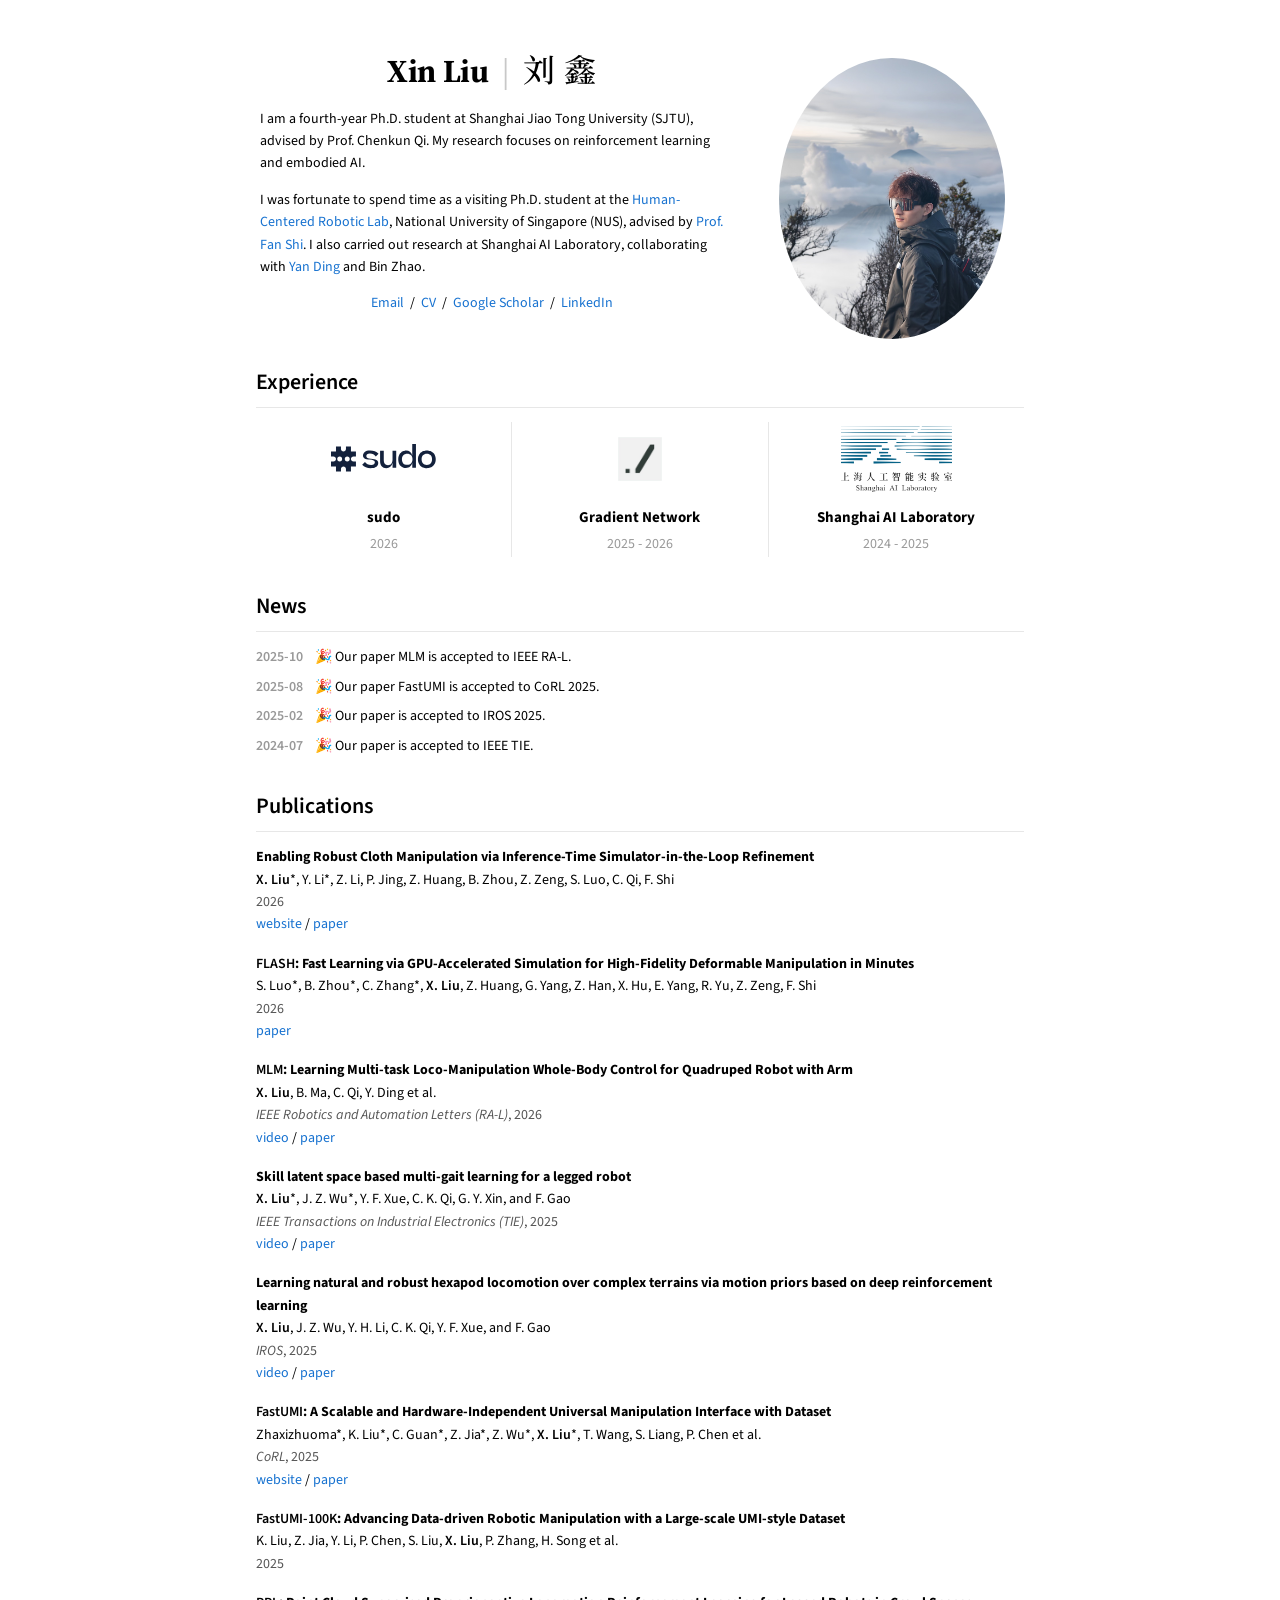
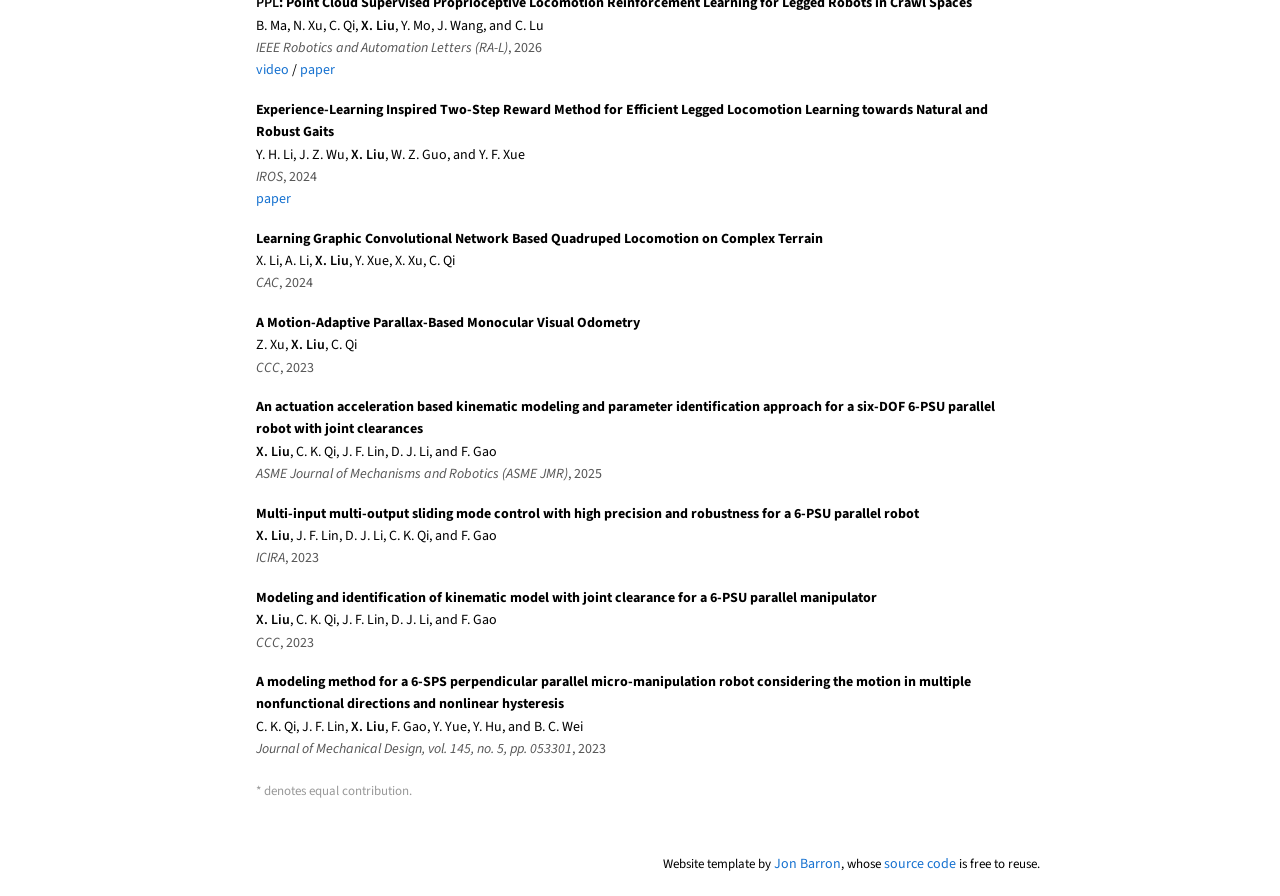
==== index.html @ a5232c60 "Fill Publications from the CV: 15 papers with links Extracted from data/Xin Liu-CV.pdf, in CV order," ====
<!DOCTYPE HTML>
<html lang="en">
  <head>
    <meta http-equiv="Content-Type" content="text/html; charset=UTF-8">

    <title>Alex Liu</title>

    <meta name="author" content="Alex Liu">
    <meta name="description" content="Ph.D. student at Shanghai Jiao Tong University working on reinforcement learning and embodied AI.">
    <meta name="viewport" content="width=device-width, initial-scale=1">

    <!-- Social preview cards (shown when the page is shared on X / LinkedIn / Slack).
         These need ABSOLUTE urls, so they must be updated if the site ever moves. -->
    <meta property="og:type" content="website">
    <meta property="og:url" content="https://alexliu-bit.github.io/">
    <meta property="og:title" content="Alex Liu">
    <meta property="og:description" content="Ph.D. student at Shanghai Jiao Tong University working on reinforcement learning and embodied AI.">
    <meta property="og:image" content="https://alexliu-bit.github.io/images/profile.jpg">
    <meta name="twitter:card" content="summary">
    <meta name="twitter:title" content="Alex Liu">
    <meta name="twitter:description" content="Ph.D. student at Shanghai Jiao Tong University working on reinforcement learning and embodied AI.">
    <meta name="twitter:image" content="https://alexliu-bit.github.io/images/profile.jpg">

    <!-- Favicon: an X monogram. The SVG is listed first and wins wherever it is
         supported; the PNGs and the multi-size .ico are the fallback chain for
         everything older. All are generated from images/favicon/favicon.svg. -->
    <link rel="icon" type="image/svg+xml" href="images/favicon/favicon.svg">
    <link rel="icon" type="image/png" sizes="32x32" href="images/favicon/favicon-32x32.png">
    <link rel="icon" type="image/png" sizes="16x16" href="images/favicon/favicon-16x16.png">
    <link rel="shortcut icon" href="images/favicon/favicon.ico" type="image/x-icon">
    <link rel="apple-touch-icon" sizes="180x180" href="images/favicon/apple-touch-icon.png">

    <!-- Fonts are served from this repo, not fonts.googleapis.com, which is
         unreachable from mainland China. See fonts/fonts.css. -->
    <link rel="preload" href="fonts/source-sans-3-latin-n.woff2" as="font" type="font/woff2" crossorigin>
    <link rel="stylesheet" type="text/css" href="fonts/fonts.css">

    <link rel="stylesheet" type="text/css" href="stylesheet.css">

  </head>

  <body>
    <table style="width:100%;max-width:800px;border:0px;border-spacing:0px;border-collapse:separate;margin-right:auto;margin-left:auto;"><tbody>
      <tr style="padding:0px">
        <td style="padding:0px">

          <!-- ============================================================
               HEADER: name, bio, links, portrait
               ============================================================ -->
          <table style="width:100%;border:0px;border-spacing:0px;border-collapse:separate;margin-right:auto;margin-left:auto;"><tbody>
            <tr style="padding:0px">
              <td style="padding:2.5%;width:63%;vertical-align:middle">
                <p class="name" style="text-align: center;">
                  <span class="name-en">Xin Liu</span><span
                    class="name-divider">|</span><span class="name-cn">刘 鑫</span>
                </p>
                <p>
                  I am a fourth-year Ph.D. student at Shanghai Jiao Tong University (SJTU), advised by Prof. Chenkun Qi.
                  My research focuses on reinforcement learning and embodied AI.
                </p>
                <p>
                  I was fortunate to spend time as a visiting Ph.D. student at the
                  <a href="https://nus-hcrl.github.io/">Human-Centered Robotic Lab</a>,
                  National University of Singapore (NUS), advised by
                  <a href="https://fanshi14.github.io/me/">Prof. Fan Shi</a>.
                  I also carried out research at Shanghai AI Laboratory, collaborating with
                  <a href="https://yding25.com/">Yan Ding</a> and Bin Zhao.
                </p>
                <p style="text-align:center">
                  <a href="mailto:xliu23t@gmail.com">Email</a> &nbsp;/&nbsp;
                  <a href="data/Xin Liu-CV.pdf">CV</a> &nbsp;/&nbsp;
                  <a href="https://scholar.google.com/citations?user=Kl_X8GoAAAAJ">Google Scholar</a> &nbsp;/&nbsp;
                  <a href="https://www.linkedin.com/in/xin-liu-9533243a7/">LinkedIn</a>
                </p>
              </td>
              <td style="padding:2.5%;width:37%;max-width:37%">
                <!-- src is the 800px web copy; the link opens the untouched original.
                     No width/height attributes: in an auto-layout table they set the
                     column's min-content width to the image's pixel width and blow the
                     layout apart. .portrait's aspect-ratio reserves the space instead. -->
                <a href="images/profile-full.jpg"><img class="portrait" alt="profile photo" src="images/profile.jpg"></a>
              </td>
            </tr>
          </tbody></table>

          <!-- ============================================================
               EXPERIENCE
               One .exp block per position, newest first. The columns divide
               the row evenly however many there are, so adding a fourth needs
               no CSS change, though past four they get cramped on a laptop.

               Logos live in images/logos/. Use transparent PNG or SVG and let
               .exp-logo's height do the sizing rather than baking a size into
               the file; an entry whose mark needs more room can override with
               style="--exp-logo-h: 66px" on its <img>.

               Give an SVG a .svg extension. Browsers sniff PNG/WebP/JPEG out
               of a wrong extension, but never SVG -- served as image/png it
               fails to decode and renders as a broken image.
               ============================================================ -->
          <table style="width:100%;border:0px;border-spacing:0px;border-collapse:separate;margin-right:auto;margin-left:auto;"><tbody>
            <tr>
              <td style="padding:16px;width:100%;vertical-align:middle">
                <h2 class="section-title">Experience</h2>
                <div class="experience">

                  <div class="exp">
                    <div class="exp-logo-row">
                      <!-- Wide, short wordmark: at the shared 44px it runs 154px across and
                           dwarfs the square marks beside it. Sized down to match by width. -->
                      <img class="exp-logo" style="--exp-logo-h: 30px" src="images/logos/sudo.svg" alt="sudo logo">
                    </div>
                    <div class="exp-org">sudo</div>
                    <div class="exp-date">2026</div>
                  </div>

                  <div class="exp">
                    <div class="exp-logo-row">
                      <img class="exp-logo" src="images/logos/gradient.png" alt="Gradient Network logo">
                    </div>
                    <div class="exp-org">Gradient Network</div>
                    <div class="exp-date">2025 - 2026</div>
                  </div>

                  <div class="exp">
                    <!-- This mark carries two lines of type under the graphic, so it needs
                         more height than a plain wordmark to stay legible. -->
                    <div class="exp-logo-row">
                      <img class="exp-logo" style="--exp-logo-h: 66px" src="images/logos/shanghai-ai-lab.png" alt="Shanghai AI Laboratory logo">
                    </div>
                    <div class="exp-org">Shanghai AI Laboratory</div>
                    <div class="exp-date">2024 - 2025</div>
                  </div>

                </div>
              </td>
            </tr>
          </tbody></table>

          <!-- ============================================================
               NEWS
               Newest first. Keep this list short (5-8 items) and prune the
               tail as it grows -- a stale news list reads worse than none.
               ============================================================ -->
          <table style="width:100%;border:0px;border-spacing:0px;border-collapse:separate;margin-right:auto;margin-left:auto;"><tbody>
            <tr>
              <td style="padding:16px;width:100%;vertical-align:middle">
                <h2 class="section-title">News</h2>
                <ul class="news">
                  <li><span class="news-date">2025-10</span> &#127881; Our paper MLM is accepted to IEEE RA-L.</li>
                  <li><span class="news-date">2025-08</span> &#127881; Our paper FastUMI is accepted to CoRL 2025.</li>
                  <li><span class="news-date">2025-02</span> &#127881; Our paper is accepted to IROS 2025.</li>
                  <li><span class="news-date">2024-07</span> &#127881; Our paper is accepted to IEEE TIE.</li>
                </ul>
              </td>
            </tr>
          </tbody></table>

          <!-- ============================================================
               PUBLICATIONS
               One .pub block per paper, in the order they appear on the CV.
               `*` after an author marks equal contribution.

               The thumbnail row templates the site started with were dropped
               here -- there are no per-paper images, and 15 grey placeholders
               read worse than a clean list. `git show 3f99e92:index.html`
               brings them back if a paper ever gets a figure worth showing.
               ============================================================ -->
          <table style="width:100%;border:0px;border-spacing:0px;border-collapse:separate;margin-right:auto;margin-left:auto;"><tbody>
            <tr>
              <td style="padding:16px;width:100%;vertical-align:middle">
                <h2 class="section-title">Publications</h2>
                <div class="pubs">
                  <div class="pub">
                    <div class="pub-title">Enabling Robust Cloth Manipulation via Inference-Time Simulator-in-the-Loop Refinement</div>
                    <div class="pub-authors"><strong>X. Liu</strong>*, Y. Li*, Z. Li, P. Jing, Z. Huang, B. Zhou, Z. Zeng, S. Luo, C. Qi, F. Shi</div>
                    <div class="pub-venue">2026</div>
                    <div class="pub-links"><a href="https://silr-cloth.github.io/">website</a> / <a href="https://arxiv.org/abs/2606.24552">paper</a></div>
                  </div>
                  <div class="pub">
                    <div class="pub-title"><strong>FLASH</strong>: Fast Learning via GPU-Accelerated Simulation for High-Fidelity Deformable Manipulation in Minutes</div>
                    <div class="pub-authors">S. Luo*, B. Zhou*, C. Zhang*, <strong>X. Liu</strong>, Z. Huang, G. Yang, Z. Han, X. Hu, E. Yang, R. Yu, Z. Zeng, F. Shi</div>
                    <div class="pub-venue">2026</div>
                    <div class="pub-links"><a href="https://arxiv.org/abs/2604.17513">paper</a></div>
                  </div>
                  <div class="pub">
                    <div class="pub-title"><strong>MLM</strong>: Learning Multi-task Loco-Manipulation Whole-Body Control for Quadruped Robot with Arm</div>
                    <div class="pub-authors"><strong>X. Liu</strong>, B. Ma, C. Qi, Y. Ding et al.</div>
                    <div class="pub-venue"><em>IEEE Robotics and Automation Letters (RA-L)</em>, 2026</div>
                    <div class="pub-links"><a href="https://www.bilibili.com/video/BV1AVbJz7EMN/">video</a> / <a href="https://arxiv.org/abs/2508.10538">paper</a></div>
                  </div>
                  <div class="pub">
                    <div class="pub-title">Skill latent space based multi-gait learning for a legged robot</div>
                    <div class="pub-authors"><strong>X. Liu</strong>*, J. Z. Wu*, Y. F. Xue, C. K. Qi, G. Y. Xin, and F. Gao</div>
                    <div class="pub-venue"><em>IEEE Transactions on Industrial Electronics (TIE)</em>, 2025</div>
                    <div class="pub-links"><a href="https://www.youtube.com/watch?v=nCwMzwC316M">video</a> / <a href="https://ieeexplore.ieee.org/document/10612828">paper</a></div>
                  </div>
                  <div class="pub">
                    <div class="pub-title">Learning natural and robust hexapod locomotion over complex terrains via motion priors based on deep reinforcement learning</div>
                    <div class="pub-authors"><strong>X. Liu</strong>, J. Z. Wu, Y. H. Li, C. K. Qi, Y. F. Xue, and F. Gao</div>
                    <div class="pub-venue"><em>IROS</em>, 2025</div>
                    <div class="pub-links"><a href="https://www.youtube.com/watch?v=ZpLelZVmxHQ">video</a> / <a href="https://arxiv.org/abs/2511.03167">paper</a></div>
                  </div>
                  <div class="pub">
                    <div class="pub-title"><strong>FastUMI</strong>: A Scalable and Hardware-Independent Universal Manipulation Interface with Dataset</div>
                    <div class="pub-authors">Zhaxizhuoma*, K. Liu*, C. Guan*, Z. Jia*, Z. Wu*, <strong>X. Liu</strong>*, T. Wang, S. Liang, P. Chen et al.</div>
                    <div class="pub-venue"><em>CoRL</em>, 2025</div>
                    <div class="pub-links"><a href="https://fastumi.com/">website</a> / <a href="https://arxiv.org/abs/2409.19499">paper</a></div>
                  </div>
                  <div class="pub">
                    <div class="pub-title"><strong>FastUMI-100K</strong>: Advancing Data-driven Robotic Manipulation with a Large-scale UMI-style Dataset</div>
                    <div class="pub-authors">K. Liu, Z. Jia, Y. Li, P. Chen, S. Liu, <strong>X. Liu</strong>, P. Zhang, H. Song et al.</div>
                    <div class="pub-venue">2025</div>
                  </div>
                  <div class="pub">
                    <div class="pub-title"><strong>PPL</strong>: Point Cloud Supervised Proprioceptive Locomotion Reinforcement Learning for Legged Robots in Crawl Spaces</div>
                    <div class="pub-authors">B. Ma, N. Xu, C. Qi, <strong>X. Liu</strong>, Y. Mo, J. Wang, and C. Lu</div>
                    <div class="pub-venue"><em>IEEE Robotics and Automation Letters (RA-L)</em>, 2026</div>
                    <div class="pub-links"><a href="https://www.bilibili.com/video/BV1gmbvzuEuW/">video</a> / <a href="https://arxiv.org/abs/2508.09950">paper</a></div>
                  </div>
                  <div class="pub">
                    <div class="pub-title">Experience-Learning Inspired Two-Step Reward Method for Efficient Legged Locomotion Learning towards Natural and Robust Gaits</div>
                    <div class="pub-authors">Y. H. Li, J. Z. Wu, <strong>X. Liu</strong>, W. Z. Guo, and Y. F. Xue</div>
                    <div class="pub-venue"><em>IROS</em>, 2024</div>
                    <div class="pub-links"><a href="https://arxiv.org/abs/2401.12389">paper</a></div>
                  </div>
                  <div class="pub">
                    <div class="pub-title">Learning Graphic Convolutional Network Based Quadruped Locomotion on Complex Terrain</div>
                    <div class="pub-authors">X. Li, A. Li, <strong>X. Liu</strong>, Y. Xue, X. Xu, C. Qi</div>
                    <div class="pub-venue"><em>CAC</em>, 2024</div>
                  </div>
                  <div class="pub">
                    <div class="pub-title">A Motion-Adaptive Parallax-Based Monocular Visual Odometry</div>
                    <div class="pub-authors">Z. Xu, <strong>X. Liu</strong>, C. Qi</div>
                    <div class="pub-venue"><em>CCC</em>, 2023</div>
                  </div>
                  <div class="pub">
                    <div class="pub-title">An actuation acceleration based kinematic modeling and parameter identification approach for a six-DOF 6-PSU parallel robot with joint clearances</div>
                    <div class="pub-authors"><strong>X. Liu</strong>, C. K. Qi, J. F. Lin, D. J. Li, and F. Gao</div>
                    <div class="pub-venue"><em>ASME Journal of Mechanisms and Robotics (ASME JMR)</em>, 2025</div>
                  </div>
                  <div class="pub">
                    <div class="pub-title">Multi-input multi-output sliding mode control with high precision and robustness for a 6-PSU parallel robot</div>
                    <div class="pub-authors"><strong>X. Liu</strong>, J. F. Lin, D. J. Li, C. K. Qi, and F. Gao</div>
                    <div class="pub-venue"><em>ICIRA</em>, 2023</div>
                  </div>
                  <div class="pub">
                    <div class="pub-title">Modeling and identification of kinematic model with joint clearance for a 6-PSU parallel manipulator</div>
                    <div class="pub-authors"><strong>X. Liu</strong>, C. K. Qi, J. F. Lin, D. J. Li, and F. Gao</div>
                    <div class="pub-venue"><em>CCC</em>, 2023</div>
                  </div>
                  <div class="pub">
                    <div class="pub-title">A modeling method for a 6-SPS perpendicular parallel micro-manipulation robot considering the motion in multiple nonfunctional directions and nonlinear hysteresis</div>
                    <div class="pub-authors">C. K. Qi, J. F. Lin, <strong>X. Liu</strong>, F. Gao, Y. Yue, Y. Hu, and B. C. Wei</div>
                    <div class="pub-venue"><em>Journal of Mechanical Design, vol. 145, no. 5, pp. 053301</em>, 2023</div>
                  </div>
</div>
                <p class="pub-note">* denotes equal contribution.</p>
              </td>
            </tr>
          </tbody></table>

          <!-- ============================================================
               OPTIONAL SECTIONS
               Talks / Academic Service / Teaching, if any of them ever earn a
               place. Uncomment and fill in; the markup matches Experience,
               News and Publications so a new section needs no new CSS. The
               CV already lists reviewing for TRO, TIE, RA-L, CoRL, ICRA and
               IROS, which is the obvious first candidate.
               ============================================================ -->
          <!--
          <table style="width:100%;border:0px;border-spacing:0px;border-collapse:separate;margin-right:auto;margin-left:auto;"><tbody>
            <tr>
              <td style="padding:16px;width:100%;vertical-align:middle">
                <h2 class="section-title">Academic Service</h2>
                <p>Reviewer for TRO, TIE, RA-L, CoRL, ICRA, IROS.</p>
              </td>
            </tr>
          </tbody></table>
          -->

          <!-- ============================================================
               FOOTER
               ============================================================ -->
          <table style="width:100%;border:0px;border-spacing:0px;border-collapse:separate;margin-right:auto;margin-left:auto;"><tbody>
            <tr>
              <td style="padding:0px">
                <br>
                <p style="text-align:right;font-size:small;">
                  Website template by <a href="https://jonbarron.info/">Jon Barron</a>, whose <a href="https://github.com/jonbarron/jonbarron_website">source code</a> is free to reuse.
                </p>
              </td>
            </tr>
          </tbody></table>

        </td>
      </tr>
    </table>
  </body>
</html>
---- fonts/fonts.css ----
/* Self-hosted webfonts. Generated from the Google Fonts css2 API, then pointed
   at fonts/ in this repo -- fonts.googleapis.com and fonts.gstatic.com are both
   unreachable from mainland China, and most of this site's readers are there.

   Nothing here is hand-maintained: to change or add a family, refetch the CSS
   from Google with a modern-Chrome User-Agent (the UA decides whether you get
   woff2 or a fallback format), download every file it references, and rewrite
   the url() paths to this directory.

   The unicode-range on each rule is what keeps the Chinese font affordable.
   Noto Serif SC ships as 101 slices totalling ~3MB, but a browser downloads
   only the slices holding characters the page actually uses -- two glyphs of a
   name pull one ~44KB slice, not the whole family.

   Fonts are SIL Open Font License 1.1; see OFL.txt in this directory. */

/* Source Sans 3 -- body text (14 files) */
@font-face {
  font-family: 'Source Sans 3';
  font-style: italic;
  font-weight: 400 700;
  font-display: swap;
  src: url(source-sans-3-cyrillic-ext-i.woff2) format('woff2');
  unicode-range: U+0460-052F, U+1C80-1C8A, U+20B4, U+2DE0-2DFF, U+A640-A69F, U+FE2E-FE2F;
}
@font-face {
  font-family: 'Source Sans 3';
  font-style: italic;
  font-weight: 400 700;
  font-display: swap;
  src: url(source-sans-3-cyrillic-i.woff2) format('woff2');
  unicode-range: U+0301, U+0400-045F, U+0490-0491, U+04B0-04B1, U+2116;
}
@font-face {
  font-family: 'Source Sans 3';
  font-style: italic;
  font-weight: 400 700;
  font-display: swap;
  src: url(source-sans-3-greek-ext-i.woff2) format('woff2');
  unicode-range: U+1F00-1FFF;
}
@font-face {
  font-family: 'Source Sans 3';
  font-style: italic;
  font-weight: 400 700;
  font-display: swap;
  src: url(source-sans-3-greek-i.woff2) format('woff2');
  unicode-range: U+0370-0377, U+037A-037F, U+0384-038A, U+038C, U+038E-03A1, U+03A3-03FF;
}
@font-face {
  font-family: 'Source Sans 3';
  font-style: italic;
  font-weight: 400 700;
  font-display: swap;
  src: url(source-sans-3-vietnamese-i.woff2) format('woff2');
  unicode-range: U+0102-0103, U+0110-0111, U+0128-0129, U+0168-0169, U+01A0-01A1, U+01AF-01B0, U+0300-0301, U+0303-0304, U+0308-0309, U+0323, U+0329, U+1EA0-1EF9, U+20AB;
}
@font-face {
  font-family: 'Source Sans 3';
  font-style: italic;
  font-weight: 400 700;
  font-display: swap;
  src: url(source-sans-3-latin-ext-i.woff2) format('woff2');
  unicode-range: U+0100-02BA, U+02BD-02C5, U+02C7-02CC, U+02CE-02D7, U+02DD-02FF, U+0304, U+0308, U+0329, U+1D00-1DBF, U+1E00-1E9F, U+1EF2-1EFF, U+2020, U+20A0-20AB, U+20AD-20C0, U+2113, U+2C60-2C7F, U+A720-A7FF;
}
@font-face {
  font-family: 'Source Sans 3';
  font-style: italic;
  font-weight: 400 700;
  font-display: swap;
  src: url(source-sans-3-latin-i.woff2) format('woff2');
  unicode-range: U+0000-00FF, U+0131, U+0152-0153, U+02BB-02BC, U+02C6, U+02DA, U+02DC, U+0304, U+0308, U+0329, U+2000-206F, U+20AC, U+2122, U+2191, U+2193, U+2212, U+2215, U+FEFF, U+FFFD;
}
@font-face {
  font-family: 'Source Sans 3';
  font-style: normal;
  font-weight: 400 700;
  font-display: swap;
  src: url(source-sans-3-cyrillic-ext-n.woff2) format('woff2');
  unicode-range: U+0460-052F, U+1C80-1C8A, U+20B4, U+2DE0-2DFF, U+A640-A69F, U+FE2E-FE2F;
}
@font-face {
  font-family: 'Source Sans 3';
  font-style: normal;
  font-weight: 400 700;
  font-display: swap;
  src: url(source-sans-3-cyrillic-n.woff2) format('woff2');
  unicode-range: U+0301, U+0400-045F, U+0490-0491, U+04B0-04B1, U+2116;
}
@font-face {
  font-family: 'Source Sans 3';
  font-style: normal;
  font-weight: 400 700;
  font-display: swap;
  src: url(source-sans-3-greek-ext-n.woff2) format('woff2');
  unicode-range: U+1F00-1FFF;
}
@font-face {
  font-family: 'Source Sans 3';
  font-style: normal;
  font-weight: 400 700;
  font-display: swap;
  src: url(source-sans-3-greek-n.woff2) format('woff2');
  unicode-range: U+0370-0377, U+037A-037F, U+0384-038A, U+038C, U+038E-03A1, U+03A3-03FF;
}
@font-face {
  font-family: 'Source Sans 3';
  font-style: normal;
  font-weight: 400 700;
  font-display: swap;
  src: url(source-sans-3-vietnamese-n.woff2) format('woff2');
  unicode-range: U+0102-0103, U+0110-0111, U+0128-0129, U+0168-0169, U+01A0-01A1, U+01AF-01B0, U+0300-0301, U+0303-0304, U+0308-0309, U+0323, U+0329, U+1EA0-1EF9, U+20AB;
}
@font-face {
  font-family: 'Source Sans 3';
  font-style: normal;
  font-weight: 400 700;
  font-display: swap;
  src: url(source-sans-3-latin-ext-n.woff2) format('woff2');
  unicode-range: U+0100-02BA, U+02BD-02C5, U+02C7-02CC, U+02CE-02D7, U+02DD-02FF, U+0304, U+0308, U+0329, U+1D00-1DBF, U+1E00-1E9F, U+1EF2-1EFF, U+2020, U+20A0-20AB, U+20AD-20C0, U+2113, U+2C60-2C7F, U+A720-A7FF;
}
@font-face {
  font-family: 'Source Sans 3';
  font-style: normal;
  font-weight: 400 700;
  font-display: swap;
  src: url(source-sans-3-latin-n.woff2) format('woff2');
  unicode-range: U+0000-00FF, U+0131, U+0152-0153, U+02BB-02BC, U+02C6, U+02DA, U+02DC, U+0304, U+0308, U+0329, U+2000-206F, U+20AC, U+2122, U+2191, U+2193, U+2212, U+2215, U+FEFF, U+FFFD;
}

/* Source Serif 4 -- the English name (6 files) */
@font-face {
  font-family: 'Source Serif 4';
  font-style: normal;
  font-weight: 400 700;
  font-display: swap;
  src: url(source-serif-4-cyrillic-ext-n.woff2) format('woff2');
  unicode-range: U+0460-052F, U+1C80-1C8A, U+20B4, U+2DE0-2DFF, U+A640-A69F, U+FE2E-FE2F;
}
@font-face {
  font-family: 'Source Serif 4';
  font-style: normal;
  font-weight: 400 700;
  font-display: swap;
  src: url(source-serif-4-cyrillic-n.woff2) format('woff2');
  unicode-range: U+0301, U+0400-045F, U+0490-0491, U+04B0-04B1, U+2116;
}
@font-face {
  font-family: 'Source Serif 4';
  font-style: normal;
  font-weight: 400 700;
  font-display: swap;
  src: url(source-serif-4-greek-n.woff2) format('woff2');
  unicode-range: U+0370-0377, U+037A-037F, U+0384-038A, U+038C, U+038E-03A1, U+03A3-03FF;
}
@font-face {
  font-family: 'Source Serif 4';
  font-style: normal;
  font-weight: 400 700;
  font-display: swap;
  src: url(source-serif-4-vietnamese-n.woff2) format('woff2');
  unicode-range: U+0102-0103, U+0110-0111, U+0128-0129, U+0168-0169, U+01A0-01A1, U+01AF-01B0, U+0300-0301, U+0303-0304, U+0308-0309, U+0323, U+0329, U+1EA0-1EF9, U+20AB;
}
@font-face {
  font-family: 'Source Serif 4';
  font-style: normal;
  font-weight: 400 700;
  font-display: swap;
  src: url(source-serif-4-latin-ext-n.woff2) format('woff2');
  unicode-range: U+0100-02BA, U+02BD-02C5, U+02C7-02CC, U+02CE-02D7, U+02DD-02FF, U+0304, U+0308, U+0329, U+1D00-1DBF, U+1E00-1E9F, U+1EF2-1EFF, U+2020, U+20A0-20AB, U+20AD-20C0, U+2113, U+2C60-2C7F, U+A720-A7FF;
}
@font-face {
  font-family: 'Source Serif 4';
  font-style: normal;
  font-weight: 400 700;
  font-display: swap;
  src: url(source-serif-4-latin-n.woff2) format('woff2');
  unicode-range: U+0000-00FF, U+0131, U+0152-0153, U+02BB-02BC, U+02C6, U+02DA, U+02DC, U+0304, U+0308, U+0329, U+2000-206F, U+20AC, U+2122, U+2191, U+2193, U+2212, U+2215, U+FEFF, U+FFFD;
}

/* Noto Serif SC -- the Chinese name (101 files) */
@font-face {
  font-family: 'Noto Serif SC';
  font-style: normal;
  font-weight: 500;
  font-display: swap;
  src: url(noto-serif-sc-s000-n.woff2) format('woff2');
  unicode-range: U+1f1e9-1f1f5, U+1f1f7-1f1ff, U+1f21a, U+1f232, U+1f234-1f237, U+1f250-1f251, U+1f300, U+1f302-1f308, U+1f30a-1f311, U+1f315, U+1f319-1f320, U+1f324, U+1f327, U+1f32a, U+1f32c-1f32d, U+1f330-1f357, U+1f359-1f37e;
}
@font-face {
  font-family: 'Noto Serif SC';
  font-style: normal;
  font-weight: 500;
  font-display: swap;
  src: url(noto-serif-sc-s001-n.woff2) format('woff2');
  unicode-range: U+fee3, U+fef3, U+ff03-ff04, U+ff07, U+ff0a, U+ff17-ff19, U+ff1c-ff1d, U+ff20-ff3a, U+ff3c, U+ff3e-ff5b, U+ff5d, U+ff61-ff65, U+ff67-ff6a, U+ff6c, U+ff6f-ff78, U+ff7a-ff7d, U+ff80-ff84, U+ff86, U+ff89-ff8e, U+ff92, U+ff97-ff9b, U+ff9d-ff9f, U+ffe0-ffe4, U+ffe6, U+ffe9, U+ffeb, U+ffed, U+fffc, U+1f004, U+1f170-1f171, U+1f192-1f195, U+1f198-1f19a, U+1f1e6-1f1e8;
}
@font-face {
  font-family: 'Noto Serif SC';
  font-style: normal;
  font-weight: 500;
  font-display: swap;
  src: url(noto-serif-sc-s002-n.woff2) format('woff2');
  unicode-range: U+f0a7, U+f0b2, U+f0b7, U+f0c9, U+f0d8, U+f0da, U+f0dc-f0dd, U+f0e0, U+f0e6, U+f0eb, U+f0fc, U+f101, U+f104-f105, U+f107, U+f10b, U+f11b, U+f14b, U+f18a, U+f193, U+f1d6-f1d7, U+f244, U+f27a, U+f296, U+f2ae, U+f471, U+f4b3, U+f610-f611, U+f880-f881, U+f8ec, U+f8f5, U+f8ff, U+f901, U+f90a, U+f92c-f92d, U+f934, U+f937, U+f941, U+f965, U+f967, U+f969, U+f96b, U+f96f, U+f974, U+f978-f979, U+f97e, U+f981, U+f98a, U+f98e, U+f997, U+f99c, U+f9b2, U+f9b5, U+f9ba, U+f9be, U+f9ca, U+f9d0-f9d1, U+f9dd, U+f9e0-f9e1, U+f9e4, U+f9f7, U+fa00-fa01, U+fa08, U+fa0a, U+fa11, U+fb01-fb02, U+fdfc, U+fe0e, U+fe30-fe31, U+fe33-fe44, U+fe49-fe52, U+fe54-fe57, U+fe59-fe66, U+fe68-fe6b, U+fe8e, U+fe92-fe93, U+feae, U+feb8, U+fecb-fecc, U+fee0;
}
@font-face {
  font-family: 'Noto Serif SC';
  font-style: normal;
  font-weight: 500;
  font-display: swap;
  src: url(noto-serif-sc-s003-n.woff2) format('woff2');
  unicode-range: U+9f83, U+9f85-9f8d, U+9f90-9f91, U+9f94-9f96, U+9f98, U+9f9b-9f9c, U+9f9e, U+9fa0, U+9fa2, U+9ff0-9fff, U+a001, U+a007, U+a025, U+a046-a047, U+a057, U+a072, U+a078-a079, U+a083, U+a085, U+a100, U+a118, U+a132, U+a134, U+a1f4, U+a242, U+a4a6, U+a4aa, U+a4b0-a4b1, U+a4b3, U+a9c1-a9c2, U+ac00-ac01, U+ac04, U+ac08, U+ac10-ac11, U+ac13-ac16, U+ac19, U+ac1c-ac1d, U+ac24, U+ac70-ac71, U+ac74, U+ac77-ac78, U+ac80-ac81, U+ac83, U+ac8c, U+ac90, U+ac9f-aca0, U+aca8-aca9, U+acac, U+acb0, U+acbd, U+acc1, U+acc4, U+ace0-ace1, U+ace4, U+ace8, U+acf3, U+acf5, U+acfc-acfd, U+ad00, U+ad0c, U+ad11, U+ad1c, U+ad34, U+ad50, U+ad64, U+ad6c, U+ad70, U+ad74, U+ad7f, U+ad81, U+ad8c, U+adc0, U+adc8, U+addc, U+ade0, U+adf8-adf9, U+adfc, U+ae00, U+ae08-ae09, U+ae0b, U+ae30, U+ae34, U+ae38, U+ae40, U+ae4a, U+ae4c, U+ae54, U+ae68, U+aebc, U+aed8, U+af2c-af2d;
}
@font-face {
  font-family: 'Noto Serif SC';
  font-style: normal;
  font-weight: 500;
  font-display: swap;
  src: url(noto-serif-sc-s004-n.woff2) format('woff2');
  unicode-range: U+9e30-9e33, U+9e35-9e3b, U+9e3e, U+9e40-9e44, U+9e46-9e4e, U+9e51, U+9e53, U+9e55-9e58, U+9e5a-9e5c, U+9e5e-9e63, U+9e66-9e6e, U+9e71, U+9e73, U+9e75, U+9e78-9e79, U+9e7c-9e7e, U+9e82, U+9e86-9e88, U+9e8b-9e8c, U+9e90-9e91, U+9e93, U+9e95, U+9e97, U+9e9d, U+9ea4-9ea5, U+9ea9-9eaa, U+9eb4-9eb5, U+9eb8-9eba, U+9ebc-9ebf, U+9ec3, U+9ec9, U+9ecd, U+9ed0, U+9ed2-9ed3, U+9ed5-9ed6, U+9ed9, U+9edc-9edd, U+9edf-9ee0, U+9ee2, U+9ee5, U+9ee7-9eea, U+9eef, U+9ef1, U+9ef3-9ef4, U+9ef6, U+9ef9, U+9efb-9efc, U+9efe, U+9f0b, U+9f0d, U+9f10, U+9f14, U+9f17, U+9f19, U+9f22, U+9f29, U+9f2c, U+9f2f, U+9f31, U+9f37, U+9f39, U+9f3d-9f3e, U+9f41, U+9f4a-9f4b, U+9f51-9f52, U+9f61-9f63, U+9f66-9f67, U+9f80-9f81;
}
@font-face {
  font-family: 'Noto Serif SC';
  font-style: normal;
  font-weight: 500;
  font-display: swap;
  src: url(noto-serif-sc-s005-n.woff2) format('woff2');
  unicode-range: U+9c82-9c83, U+9c85-9c8c, U+9c8e-9c92, U+9c94-9c9b, U+9c9e-9ca3, U+9ca5-9ca7, U+9ca9, U+9cab, U+9cad-9cae, U+9cb1-9cb7, U+9cb9-9cbd, U+9cbf-9cc0, U+9cc3, U+9cc5-9cc7, U+9cc9-9cd1, U+9cd3-9cda, U+9cdc-9cdd, U+9cdf, U+9ce1-9ce3, U+9ce5, U+9ce9, U+9cee-9cef, U+9cf3-9cf4, U+9cf6, U+9cfc-9cfd, U+9d02, U+9d08-9d09, U+9d12, U+9d1b, U+9d1e, U+9d26, U+9d28, U+9d37, U+9d3b, U+9d3f, U+9d51, U+9d59, U+9d5c-9d5d, U+9d5f-9d61, U+9d6c, U+9d70, U+9d72, U+9d7a, U+9d7e, U+9d84, U+9d89, U+9d8f, U+9d92, U+9daf, U+9db4, U+9db8, U+9dbc, U+9dc4, U+9dc7, U+9dc9, U+9dd7, U+9ddf, U+9df2, U+9df9-9dfa, U+9e0a, U+9e11, U+9e1a, U+9e1e, U+9e20, U+9e22, U+9e28-9e2c, U+9e2e-9e2f;
}
@font-face {
  font-family: 'Noto Serif SC';
  font-style: normal;
  font-weight: 500;
  font-display: swap;
  src: url(noto-serif-sc-s006-n.woff2) format('woff2');
  unicode-range: U+9a80, U+9a83, U+9a85, U+9a88-9a8a, U+9a8d-9a8e, U+9a90, U+9a92-9a93, U+9a95-9a96, U+9a98-9a99, U+9a9b-9aa2, U+9aa5, U+9aa7, U+9aaf-9ab1, U+9ab5-9ab6, U+9ab9-9aba, U+9ac0-9ac4, U+9ac8, U+9acb-9acc, U+9ace-9acf, U+9ad1-9ad2, U+9ad9, U+9adf, U+9ae1, U+9ae3, U+9aea-9aeb, U+9aed-9aef, U+9af4, U+9af9, U+9afb, U+9b03-9b04, U+9b06, U+9b08, U+9b0d, U+9b0f-9b10, U+9b13, U+9b18, U+9b1a, U+9b1f, U+9b22-9b23, U+9b25, U+9b27-9b28, U+9b2a, U+9b2f, U+9b31-9b32, U+9b3b, U+9b43, U+9b46-9b49, U+9b4d-9b4e, U+9b51, U+9b56, U+9b58, U+9b5a, U+9b5c, U+9b5f, U+9b61-9b62, U+9b6f, U+9b77, U+9b80, U+9b88, U+9b8b, U+9b8e, U+9b91, U+9b9f-9ba0, U+9ba8, U+9baa-9bab, U+9bad-9bae, U+9bb0-9bb1, U+9bb8, U+9bc9-9bca, U+9bd3, U+9bd6, U+9bdb, U+9be8, U+9bf0-9bf1, U+9c02, U+9c10, U+9c15, U+9c24, U+9c2d, U+9c32, U+9c39, U+9c3b, U+9c40, U+9c47-9c49, U+9c53, U+9c57, U+9c64, U+9c72, U+9c77-9c78, U+9c7b, U+9c7f-9c80;
}
@font-face {
  font-family: 'Noto Serif SC';
  font-style: normal;
  font-weight: 500;
  font-display: swap;
  src: url(noto-serif-sc-s007-n.woff2) format('woff2');
  unicode-range: U+98dd, U+98e1-98e2, U+98e7-98ea, U+98ec, U+98ee-98ef, U+98f2, U+98f4, U+98fc-98fe, U+9903, U+9905, U+9908, U+990a, U+990c-990d, U+9913-9914, U+9918, U+991a-991b, U+991e, U+9921, U+9928, U+992c, U+992e, U+9935, U+9938-9939, U+993d-993e, U+9945, U+994b-994c, U+9951-9952, U+9954-9955, U+9957, U+995e, U+9963, U+9966-9969, U+996b-996c, U+996f, U+9974-9975, U+9977-9979, U+997d-997e, U+9980-9981, U+9983-9984, U+9987, U+998a-998b, U+998d-9991, U+9993-9995, U+9997-9998, U+99a5, U+99ab, U+99ad-99ae, U+99b1, U+99b3-99b4, U+99bc, U+99bf, U+99c1, U+99c3-99c6, U+99cc, U+99d0, U+99d2, U+99d5, U+99db, U+99dd, U+99e1, U+99ed, U+99f1, U+99ff, U+9a01, U+9a03-9a04, U+9a0e-9a0f, U+9a11-9a13, U+9a19, U+9a1b, U+9a28, U+9a2b, U+9a30, U+9a32, U+9a37, U+9a40, U+9a45, U+9a4a, U+9a4d-9a4e, U+9a52, U+9a55, U+9a57, U+9a5a-9a5b, U+9a5f, U+9a62, U+9a65, U+9a69, U+9a6b, U+9a6e, U+9a75, U+9a77-9a7a, U+9a7d;
}
@font-face {
  font-family: 'Noto Serif SC';
  font-style: normal;
  font-weight: 500;
  font-display: swap;
  src: url(noto-serif-sc-s008-n.woff2) format('woff2');
  unicode-range: U+975b-975c, U+9763, U+9765-9766, U+976c-976d, U+9773, U+9776, U+977a, U+977c, U+9784-9785, U+978e-978f, U+9791-9792, U+9794-9795, U+9798, U+979a, U+979e, U+97a3, U+97a5-97a6, U+97a8, U+97ab-97ac, U+97ae-97af, U+97b2, U+97b4, U+97c6, U+97cb-97cc, U+97d3, U+97d8, U+97dc, U+97e1, U+97ea-97eb, U+97ee, U+97fb, U+97fe-97ff, U+9801-9803, U+9805-9806, U+9808, U+980c, U+9810-9814, U+9817-9818, U+981e, U+9820-9821, U+9824, U+9828, U+982b-982d, U+9830, U+9834, U+9838-9839, U+983c, U+9846, U+984d-984f, U+9851-9852, U+9854-9855, U+9857-9858, U+985a-985b, U+9862-9863, U+9865, U+9867, U+986b, U+986f-9871, U+9877-9878, U+987c, U+9880, U+9883, U+9885, U+9889, U+988b-988f, U+9893-9895, U+9899-989b, U+989e-989f, U+98a1-98a2, U+98a5-98a7, U+98a9, U+98af, U+98b1, U+98b6, U+98ba, U+98be, U+98c3-98c4, U+98c6-98c8, U+98cf-98d6, U+98da-98db;
}
@font-face {
  font-family: 'Noto Serif SC';
  font-style: normal;
  font-weight: 500;
  font-display: swap;
  src: url(noto-serif-sc-s009-n.woff2) format('woff2');
  unicode-range: U+95c4-95ca, U+95cc-95cd, U+95d4-95d6, U+95d8, U+95e1-95e2, U+95e9, U+95f0-95f1, U+95f3, U+95f6, U+95fc, U+95fe-95ff, U+9602-9604, U+9606-960d, U+960f, U+9611-9613, U+9615-9617, U+9619-961b, U+961d, U+9621, U+9628, U+962f, U+963c-963e, U+9641-9642, U+9649, U+9654, U+965b-965f, U+9661, U+9663, U+9665, U+9667-9668, U+966c, U+9670, U+9672-9674, U+9678, U+967a, U+967d, U+9682, U+9685, U+9688, U+968a, U+968d-968e, U+9695, U+9697-9698, U+969e, U+96a0, U+96a3-96a4, U+96a8, U+96aa, U+96b0-96b1, U+96b3-96b4, U+96b7-96b9, U+96bb-96bd, U+96c9, U+96cb, U+96ce, U+96d1-96d2, U+96d6, U+96d9, U+96db-96dc, U+96de, U+96e0, U+96e3, U+96e9, U+96eb, U+96f0-96f2, U+96f9, U+96ff, U+9701-9702, U+9705, U+9708, U+970a, U+970e-970f, U+9711, U+9719, U+9727, U+972a, U+972d, U+9730, U+973d, U+9742, U+9744, U+9748-9749, U+9750-9751, U+975a;
}
@font-face {
  font-family: 'Noto Serif SC';
  font-style: normal;
  font-weight: 500;
  font-display: swap;
  src: url(noto-serif-sc-s010-n.woff2) format('woff2');
  unicode-range: U+94f5, U+94f7, U+94f9, U+94fb-94fd, U+94ff, U+9503-9504, U+9506-9507, U+9509-950a, U+950d-950f, U+9511-9518, U+951a-9520, U+9522, U+9528-952d, U+9530-953a, U+953c-953f, U+9543-9546, U+9548-9550, U+9552-9555, U+9557-955b, U+955d-9568, U+956a-956d, U+9570-9574, U+9583, U+9586, U+9589, U+958e-958f, U+9591-9592, U+9594, U+9598-9599, U+959e-95a0, U+95a2-95a6, U+95a8-95b2, U+95b4, U+95b8-95c3;
}
@font-face {
  font-family: 'Noto Serif SC';
  font-style: normal;
  font-weight: 500;
  font-display: swap;
  src: url(noto-serif-sc-s011-n.woff2) format('woff2');
  unicode-range: U+941c-942b, U+942d-942e, U+9432-9433, U+9435, U+9438, U+943a, U+943e, U+9444, U+944a, U+9451-9452, U+945a, U+9462-9463, U+9465, U+9470-9487, U+948a-9492, U+9494-9498, U+949a, U+949c-949d, U+94a1, U+94a3-94a4, U+94a8, U+94aa-94ad, U+94af, U+94b2, U+94b4-94ba, U+94bc-94c0, U+94c4, U+94c6-94db, U+94de-94ec, U+94ee-94f1, U+94f3;
}
@font-face {
  font-family: 'Noto Serif SC';
  font-style: normal;
  font-weight: 500;
  font-display: swap;
  src: url(noto-serif-sc-s012-n.woff2) format('woff2');
  unicode-range: U+92ec-92ed, U+92f0, U+92f3, U+92f8, U+92fc, U+9304, U+9306, U+9310, U+9312, U+9315, U+9318, U+931a, U+931e, U+9320-9322, U+9324, U+9326-9329, U+932b-932c, U+932f, U+9331-9332, U+9335-9336, U+933e, U+9340-9341, U+934a-9360, U+9362-9363, U+9365-936b, U+936e, U+9375, U+937e, U+9382, U+938a, U+938c, U+938f, U+9393-9394, U+9396-9397, U+939a, U+93a2, U+93a7, U+93ac-93cd, U+93d0-93d1, U+93d6-93d8, U+93de-93df, U+93e1-93e2, U+93e4, U+93f8, U+93fb, U+93fd, U+940e-941a;
}
@font-face {
  font-family: 'Noto Serif SC';
  font-style: normal;
  font-weight: 500;
  font-display: swap;
  src: url(noto-serif-sc-s013-n.woff2) format('woff2');
  unicode-range: U+9163-9164, U+9169, U+9170, U+9172, U+9174, U+9179-917a, U+917d-917e, U+9182-9183, U+9185, U+918c-918d, U+9190-9191, U+919a, U+919c, U+91a1-91a4, U+91a8, U+91aa-91af, U+91b4-91b5, U+91b8, U+91ba, U+91be, U+91c0-91c1, U+91c6, U+91c8, U+91cb, U+91d0, U+91d2, U+91d7-91d8, U+91dd, U+91e3, U+91e6-91e7, U+91ed, U+91f0, U+91f5, U+91f9, U+9200, U+9205, U+9207-920a, U+920d-920e, U+9210, U+9214-9215, U+921c, U+921e, U+9221, U+9223-9227, U+9229-922a, U+922d, U+9234-9235, U+9237, U+9239-923a, U+923c-9240, U+9244-9246, U+9249, U+924e-924f, U+9251, U+9253, U+9257, U+925b, U+925e, U+9262, U+9264-9266, U+9268, U+926c, U+926f, U+9271, U+927b, U+927e, U+9280, U+9283, U+9285-928a, U+928e, U+9291, U+9293, U+9296, U+9298, U+929c-929d, U+92a8, U+92ab-92ae, U+92b3, U+92b6-92b7, U+92b9, U+92c1, U+92c5-92c6, U+92c8, U+92cc, U+92d0, U+92d2, U+92e4, U+92ea;
}
@font-face {
  font-family: 'Noto Serif SC';
  font-style: normal;
  font-weight: 500;
  font-display: swap;
  src: url(noto-serif-sc-s014-n.woff2) format('woff2');
  unicode-range: U+9004, U+900b, U+9011, U+9015-9016, U+901e, U+9021, U+9026, U+902d, U+902f, U+9031, U+9035-9036, U+9039-903a, U+9041, U+9044-9046, U+904a, U+904f-9052, U+9054-9055, U+9058-9059, U+905b-905e, U+9060-9062, U+9068-9069, U+906f, U+9072, U+9074, U+9076-907a, U+907c-907d, U+9081, U+9083, U+9085, U+9087-908b, U+908f, U+9095, U+9097, U+9099-909b, U+909d, U+90a0-90a1, U+90a8-90a9, U+90ac, U+90b0, U+90b2-90b4, U+90b6, U+90b8, U+90ba, U+90bd-90be, U+90c3-90c5, U+90c7-90c8, U+90cf-90d0, U+90d3, U+90d5, U+90d7, U+90da-90dc, U+90de, U+90e2, U+90e4, U+90e6-90e7, U+90ea-90eb, U+90ef, U+90f4-90f5, U+90f7, U+90fe-9100, U+9104, U+9109, U+910c, U+9112, U+9114-9115, U+9118, U+911c, U+911e, U+9120, U+9122-9123, U+9127, U+912d, U+912f-9132, U+9139-913a, U+9143, U+9146, U+9149-914a, U+914c, U+914e-9150, U+9154, U+9157, U+915a, U+915d-915e, U+9161-9162;
}
@font-face {
  font-family: 'Noto Serif SC';
  font-style: normal;
  font-weight: 500;
  font-display: swap;
  src: url(noto-serif-sc-s015-n.woff2) format('woff2');
  unicode-range: U+8e41-8e42, U+8e47, U+8e49-8e4b, U+8e50-8e53, U+8e59-8e5a, U+8e5f-8e60, U+8e64, U+8e69, U+8e6c, U+8e70, U+8e74, U+8e76, U+8e7a-8e7c, U+8e7f, U+8e84-8e85, U+8e87, U+8e89, U+8e8b, U+8e8d, U+8e8f-8e90, U+8e94, U+8e99, U+8e9c, U+8e9e, U+8eaa, U+8eac, U+8eb0, U+8eb6, U+8ec0, U+8ec6, U+8eca-8ece, U+8ed2, U+8eda, U+8edf, U+8ee2, U+8eeb, U+8ef8, U+8efb-8efe, U+8f03, U+8f09, U+8f0b, U+8f12-8f15, U+8f1b, U+8f1d, U+8f1f, U+8f29-8f2a, U+8f2f, U+8f36, U+8f38, U+8f3b, U+8f3e-8f3f, U+8f44-8f45, U+8f49, U+8f4d-8f4e, U+8f5f, U+8f6b, U+8f6d, U+8f71-8f73, U+8f75-8f76, U+8f78-8f7a, U+8f7c, U+8f7e, U+8f81-8f82, U+8f84, U+8f87, U+8f8a-8f8b, U+8f8d-8f8f, U+8f94-8f95, U+8f97-8f9a, U+8fa6, U+8fad-8faf, U+8fb2, U+8fb5-8fb7, U+8fba-8fbc, U+8fbf, U+8fc2, U+8fcb, U+8fcd, U+8fd3, U+8fd5, U+8fd7, U+8fda, U+8fe2-8fe5, U+8fe8-8fe9, U+8fee, U+8ff3-8ff4, U+8ff8, U+8ffa;
}
@font-face {
  font-family: 'Noto Serif SC';
  font-style: normal;
  font-weight: 500;
  font-display: swap;
  src: url(noto-serif-sc-s016-n.woff2) format('woff2');
  unicode-range: U+8cbd, U+8cbf-8cc4, U+8cc7-8cc8, U+8cca, U+8ccd, U+8cd1, U+8cd3, U+8cdb-8cdc, U+8cde, U+8ce0, U+8ce2-8ce4, U+8ce6-8ce8, U+8cea, U+8ced, U+8cf4, U+8cf8, U+8cfa, U+8cfc-8cfd, U+8d04-8d05, U+8d07-8d08, U+8d0a, U+8d0d, U+8d0f, U+8d13-8d14, U+8d16, U+8d1b, U+8d20, U+8d30, U+8d32-8d33, U+8d36, U+8d3b, U+8d3d, U+8d40, U+8d42-8d43, U+8d45-8d46, U+8d48-8d4a, U+8d4d, U+8d51, U+8d53, U+8d55, U+8d59, U+8d5c-8d5d, U+8d5f, U+8d61, U+8d66-8d67, U+8d6a, U+8d6d, U+8d71, U+8d73, U+8d84, U+8d90-8d91, U+8d94-8d95, U+8d99, U+8da8, U+8daf, U+8db1, U+8db5, U+8db8, U+8dba, U+8dbc, U+8dbf, U+8dc2, U+8dc4, U+8dc6, U+8dcb, U+8dce-8dcf, U+8dd6-8dd7, U+8dda-8ddb, U+8dde, U+8de1, U+8de3-8de4, U+8de9, U+8deb-8dec, U+8df0-8df1, U+8df6-8dfd, U+8e05, U+8e07, U+8e09-8e0a, U+8e0c, U+8e0e, U+8e10, U+8e14, U+8e1d-8e1f, U+8e23, U+8e26, U+8e2b-8e31, U+8e34-8e35, U+8e39-8e3a, U+8e3d, U+8e40;
}
@font-face {
  font-family: 'Noto Serif SC';
  font-style: normal;
  font-weight: 500;
  font-display: swap;
  src: url(noto-serif-sc-s017-n.woff2) format('woff2');
  unicode-range: U+8b80, U+8b83, U+8b8a, U+8b8c, U+8b90, U+8b93, U+8b99-8b9a, U+8ba0, U+8ba3, U+8ba5-8ba7, U+8baa-8bac, U+8bb4-8bb5, U+8bb7, U+8bb9, U+8bc2-8bc3, U+8bc5, U+8bcb-8bcc, U+8bce-8bd0, U+8bd2-8bd4, U+8bd6, U+8bd8-8bd9, U+8bdc, U+8bdf, U+8be3-8be4, U+8be7-8be9, U+8beb-8bec, U+8bee, U+8bf0, U+8bf2-8bf3, U+8bf6, U+8bf9, U+8bfc-8bfd, U+8bff-8c00, U+8c02, U+8c04, U+8c06-8c07, U+8c0c, U+8c0f, U+8c11-8c12, U+8c14-8c1b, U+8c1d-8c21, U+8c24-8c25, U+8c27, U+8c2a-8c2c, U+8c2e-8c30, U+8c32-8c36, U+8c3f, U+8c47-8c4c, U+8c4e-8c50, U+8c54-8c56, U+8c62, U+8c68, U+8c6c, U+8c73, U+8c78, U+8c7a, U+8c82, U+8c85, U+8c89-8c8a, U+8c8d-8c8e, U+8c90, U+8c93-8c94, U+8c98, U+8c9d-8c9e, U+8ca0-8ca2, U+8ca7-8cac, U+8caf-8cb0, U+8cb3-8cb4, U+8cb6-8cb9, U+8cbb-8cbc;
}
@font-face {
  font-family: 'Noto Serif SC';
  font-style: normal;
  font-weight: 500;
  font-display: swap;
  src: url(noto-serif-sc-s018-n.woff2) format('woff2');
  unicode-range: U+8a15-8a18, U+8a1a-8a1b, U+8a1d, U+8a1f, U+8a22-8a23, U+8a25, U+8a2b, U+8a2d, U+8a31, U+8a33-8a34, U+8a36-8a38, U+8a3a, U+8a3c, U+8a3e, U+8a40-8a41, U+8a46, U+8a48, U+8a50, U+8a52, U+8a54-8a55, U+8a58, U+8a5b, U+8a5d-8a63, U+8a66, U+8a69-8a6b, U+8a6d-8a6e, U+8a70, U+8a72-8a73, U+8a7a, U+8a85, U+8a87, U+8a8a, U+8a8c-8a8d, U+8a90-8a92, U+8a95, U+8a98, U+8aa0-8aa1, U+8aa3-8aa6, U+8aa8-8aa9, U+8aac-8aae, U+8ab0, U+8ab2, U+8ab8-8ab9, U+8abc, U+8abe-8abf, U+8ac7, U+8acf, U+8ad2, U+8ad6-8ad7, U+8adb-8adc, U+8adf, U+8ae1, U+8ae6-8ae8, U+8aeb, U+8aed-8aee, U+8af1, U+8af3-8af4, U+8af7-8af8, U+8afa, U+8afe, U+8b00-8b02, U+8b07, U+8b0a, U+8b0c, U+8b0e, U+8b10, U+8b17, U+8b19, U+8b1b, U+8b1d, U+8b20-8b21, U+8b26, U+8b28, U+8b2c, U+8b33, U+8b39, U+8b3e-8b3f, U+8b41, U+8b45, U+8b49, U+8b4c, U+8b4f, U+8b57-8b58, U+8b5a, U+8b5c, U+8b5e, U+8b60, U+8b6c, U+8b6f-8b70, U+8b72, U+8b74, U+8b77, U+8b7d;
}
@font-face {
  font-family: 'Noto Serif SC';
  font-style: normal;
  font-weight: 500;
  font-display: swap;
  src: url(noto-serif-sc-s019-n.woff2) format('woff2');
  unicode-range: U+8882, U+8884-8886, U+8888, U+888f, U+8892-8893, U+889b, U+88a2, U+88a4, U+88a6, U+88a8, U+88aa, U+88ae, U+88b1, U+88b4, U+88b7, U+88bc, U+88c0, U+88c6-88c9, U+88ce-88cf, U+88d1-88d3, U+88d8, U+88db-88dd, U+88df, U+88e1-88e3, U+88e5, U+88e8, U+88ec, U+88f0-88f1, U+88f3-88f4, U+88fc-88fe, U+8900, U+8902, U+8906-8907, U+8909-890c, U+8912-8915, U+8918-891b, U+8921, U+8925, U+892b, U+8930, U+8932, U+8934, U+8936, U+893b, U+893d, U+8941, U+894c, U+8955-8956, U+8959, U+895c, U+895e-8960, U+8966, U+896a, U+896c, U+896f-8970, U+8972, U+897b, U+897e, U+8980, U+8983, U+8985, U+8987-8988, U+898c, U+898f, U+8993, U+8997, U+899a, U+89a1, U+89a7, U+89a9-89aa, U+89b2-89b3, U+89b7, U+89c0, U+89c7, U+89ca-89cc, U+89ce-89d1, U+89d6, U+89da, U+89dc, U+89de, U+89e5, U+89e7, U+89eb, U+89ef, U+89f1, U+89f3-89f4, U+89f8, U+89ff, U+8a01-8a03, U+8a07-8a0a, U+8a0e-8a0f, U+8a13;
}
@font-face {
  font-family: 'Noto Serif SC';
  font-style: normal;
  font-weight: 500;
  font-display: swap;
  src: url(noto-serif-sc-s020-n.woff2) format('woff2');
  unicode-range: U+86f4, U+86f8-86f9, U+86fb, U+86fe, U+8703, U+8706-870a, U+870d, U+8711-8713, U+871a, U+871e, U+8722-8723, U+8725, U+8729, U+872e, U+8731, U+8734, U+8737, U+873a-873b, U+873e-8740, U+8742, U+8747-8748, U+8753, U+8755, U+8757-8758, U+875d, U+875f, U+8762-8766, U+8768, U+876e, U+8770, U+8772, U+8775, U+8778, U+877b-877e, U+8782, U+8785, U+8788, U+878b, U+8793, U+8797, U+879a, U+879e-87a0, U+87a2-87a3, U+87a8, U+87ab-87ad, U+87af, U+87b3, U+87b5, U+87bd, U+87c0, U+87c4, U+87c6, U+87ca-87cb, U+87d1-87d2, U+87db-87dc, U+87de, U+87e0, U+87e5, U+87ea, U+87ec, U+87ee, U+87f2-87f3, U+87fb, U+87fd-87fe, U+8802-8803, U+8805, U+880a-880b, U+880d, U+8813-8816, U+8819, U+881b, U+881f, U+8821, U+8823, U+8831-8832, U+8835-8836, U+8839, U+883b-883c, U+8844, U+8846, U+884a, U+884e, U+8852-8853, U+8855, U+8859, U+885b, U+885d-885e, U+8862, U+8864, U+8869-886a, U+886e-886f, U+8872, U+8879, U+887d-887f;
}
@font-face {
  font-family: 'Noto Serif SC';
  font-style: normal;
  font-weight: 500;
  font-display: swap;
  src: url(noto-serif-sc-s021-n.woff2) format('woff2');
  unicode-range: U+8548, U+854e, U+8553, U+8556-8557, U+8559, U+855e, U+8561, U+8564-8565, U+8568-856a, U+856d, U+856f-8570, U+8572, U+8576, U+8579-857b, U+8580, U+8585-8586, U+8588, U+858a, U+858f, U+8591, U+8594, U+8599, U+859c, U+85a2, U+85a4, U+85a6, U+85a8-85a9, U+85ab-85ac, U+85ae, U+85b7-85b9, U+85be, U+85c1, U+85c7, U+85cd, U+85d0, U+85d3, U+85d5, U+85dc-85dd, U+85df-85e0, U+85e5-85e6, U+85e8-85ea, U+85f4, U+85f9, U+85fe-85ff, U+8602, U+8605-8607, U+860a-860b, U+8616, U+8618, U+861a, U+8627, U+8629, U+862d, U+8638, U+863c, U+863f, U+864d, U+864f, U+8652-8655, U+865b-865c, U+865f, U+8662, U+8667, U+866c, U+866e, U+8671, U+8675, U+867a-867c, U+867f, U+868b, U+868d, U+8693, U+869c-869d, U+86a1, U+86a3-86a4, U+86a7-86a9, U+86ac, U+86af-86b1, U+86b4-86b6, U+86ba, U+86c0, U+86c4, U+86c6, U+86c9-86ca, U+86cd-86d1, U+86d4, U+86d8, U+86de-86df, U+86e4, U+86e6, U+86e9, U+86ed, U+86ef-86f3;
}
@font-face {
  font-family: 'Noto Serif SC';
  font-style: normal;
  font-weight: 500;
  font-display: swap;
  src: url(noto-serif-sc-s022-n.woff2) format('woff2');
  unicode-range: U+83c5, U+83c8-83c9, U+83cb, U+83d1, U+83d3-83d6, U+83d8, U+83db, U+83dd, U+83df, U+83e1, U+83e5, U+83ea-83eb, U+83f0, U+83f4, U+83f8-83f9, U+83fb, U+83fd, U+83ff, U+8401, U+8406, U+840a-840b, U+840f, U+8411, U+8418, U+841c, U+8420, U+8422-8424, U+8426, U+8429, U+842c, U+8438-8439, U+843b-843c, U+843f, U+8446-8447, U+8449, U+844e, U+8451-8452, U+8456, U+8459-845a, U+845c, U+8462, U+8466, U+846d, U+846f-8470, U+8473, U+8476-8478, U+847a, U+847d, U+8484-8485, U+8487, U+8489, U+848c, U+848e, U+8490, U+8493-8494, U+8497, U+849b, U+849e-849f, U+84a1, U+84a5, U+84a8, U+84af, U+84b4, U+84b9-84bf, U+84c1-84c2, U+84c5-84c7, U+84ca-84cb, U+84cd, U+84d0-84d1, U+84d3, U+84d6, U+84df-84e0, U+84e2-84e3, U+84e5-84e7, U+84ee, U+84f3, U+84f6, U+84fa, U+84fc, U+84ff-8500, U+850c, U+8511, U+8514-8515, U+8517-8518, U+851f, U+8523, U+8525-8526, U+8529, U+852b, U+852d, U+8532, U+8534-8535, U+8538-853a, U+853c, U+8543, U+8545;
}
@font-face {
  font-family: 'Noto Serif SC';
  font-style: normal;
  font-weight: 500;
  font-display: swap;
  src: url(noto-serif-sc-s023-n.woff2) format('woff2');
  unicode-range: U+82bc, U+82be, U+82c0-82c2, U+82c4-82c8, U+82ca-82cc, U+82ce, U+82d0, U+82d2-82d3, U+82d5-82d6, U+82d8-82d9, U+82dc-82de, U+82e0-82e4, U+82e7, U+82e9-82eb, U+82ed-82ee, U+82f3-82f4, U+82f7-82f8, U+82fa-8301, U+8306-8308, U+830c-830d, U+830f, U+8311, U+8313-8315, U+8318, U+831a-831b, U+831d, U+8324, U+8327, U+832a, U+832c-832d, U+832f, U+8331-8334, U+833a-833c, U+8340, U+8343-8345, U+8347-8348, U+834a, U+834c, U+834f, U+8351, U+8356, U+8358-835c, U+835e, U+8360, U+8364-8366, U+8368-836a, U+836c-836e, U+8373, U+8378, U+837b-837d, U+837f-8380, U+8382, U+8388, U+838a-838b, U+8392, U+8394, U+8396, U+8398-8399, U+839b-839c, U+83a0, U+83a2-83a3, U+83a8-83aa, U+83ae-83b0, U+83b3-83b4, U+83b6, U+83b8, U+83ba, U+83bc-83bd, U+83bf-83c0, U+83c2;
}
@font-face {
  font-family: 'Noto Serif SC';
  font-style: normal;
  font-weight: 500;
  font-display: swap;
  src: url(noto-serif-sc-s024-n.woff2) format('woff2');
  unicode-range: U+8166-8169, U+816b, U+816d, U+8171, U+8173-8174, U+8178, U+817c-817d, U+8182, U+8188, U+8191, U+8198-819b, U+81a0, U+81a3, U+81a5-81a6, U+81a9, U+81b6, U+81ba-81bb, U+81bd, U+81bf, U+81c1, U+81c3, U+81c6, U+81c9-81ca, U+81cc-81cd, U+81d1, U+81d3-81d4, U+81d8, U+81db-81dc, U+81de-81df, U+81e5, U+81e7-81e9, U+81eb-81ec, U+81ee-81ef, U+81f5, U+81f8, U+81fa, U+81fc, U+81fe, U+8200-8202, U+8204, U+8208-820a, U+820e-8210, U+8216-8218, U+821b-821c, U+8221-8224, U+8226-8228, U+822b, U+822d, U+822f, U+8232-8234, U+8237-8238, U+823a-823b, U+823e, U+8244, U+8249, U+824b, U+824f, U+8259-825a, U+825f, U+8266, U+8268, U+826e, U+8271, U+8276-8279, U+827d, U+827f, U+8283-8284, U+8288-828a, U+828d-8291, U+8293-8294, U+8296-8298, U+829f-82a1, U+82a3-82a4, U+82a7-82ab, U+82ae, U+82b0, U+82b2, U+82b4-82b6;
}
@font-face {
  font-family: 'Noto Serif SC';
  font-style: normal;
  font-weight: 500;
  font-display: swap;
  src: url(noto-serif-sc-s025-n.woff2) format('woff2');
  unicode-range: U+8016, U+8018-8019, U+801c, U+801e, U+8026-802a, U+8031, U+8034-8035, U+8037, U+8043, U+804b, U+804d, U+8052, U+8056, U+8059, U+805e, U+8061, U+8068-8069, U+806e-8074, U+8076-8078, U+807c-8080, U+8082, U+8084-8085, U+8088, U+808f, U+8093, U+809c, U+809f, U+80ab, U+80ad-80ae, U+80b1, U+80b6-80b8, U+80bc-80bd, U+80c2, U+80c4, U+80ca, U+80cd, U+80d1, U+80d4, U+80d7, U+80d9-80db, U+80dd, U+80e0, U+80e4-80e5, U+80e7-80ed, U+80ef-80f1, U+80f3-80f4, U+80fc, U+8101, U+8104-8105, U+8107-8108, U+810c-810e, U+8112-8115, U+8117-8119, U+811b-811f, U+8121-8130, U+8132-8134, U+8137, U+8139, U+813f-8140, U+8142, U+8146, U+8148, U+814d-814e, U+8151, U+8153, U+8158-815a, U+815e, U+8160;
}
@font-face {
  font-family: 'Noto Serif SC';
  font-style: normal;
  font-weight: 500;
  font-display: swap;
  src: url(noto-serif-sc-s026-n.woff2) format('woff2');
  unicode-range: U+7ef0-7ef2, U+7ef6, U+7efa-7efb, U+7efe, U+7f01-7f04, U+7f08, U+7f0a-7f12, U+7f17, U+7f19, U+7f1b-7f1c, U+7f1f, U+7f21-7f23, U+7f25-7f28, U+7f2a-7f33, U+7f35-7f37, U+7f3d, U+7f42, U+7f44-7f45, U+7f4c-7f4d, U+7f52, U+7f54, U+7f58-7f59, U+7f5d, U+7f5f-7f61, U+7f63, U+7f65, U+7f68, U+7f70-7f71, U+7f73-7f75, U+7f77, U+7f79, U+7f7d-7f7e, U+7f85-7f86, U+7f88-7f89, U+7f8b-7f8c, U+7f90-7f91, U+7f94-7f96, U+7f98-7f9b, U+7f9d, U+7f9f, U+7fa3, U+7fa7-7fa9, U+7fac-7fb2, U+7fb4, U+7fb6, U+7fb8, U+7fbc, U+7fbf-7fc0, U+7fc3, U+7fca, U+7fcc, U+7fce, U+7fd2, U+7fd5, U+7fd9-7fdb, U+7fdf, U+7fe3, U+7fe5-7fe7, U+7fe9, U+7feb-7fec, U+7fee-7fef, U+7ff1, U+7ff3-7ff4, U+7ff9-7ffa, U+7ffe, U+8004, U+8006, U+800b, U+800e, U+8011-8012, U+8014;
}
@font-face {
  font-family: 'Noto Serif SC';
  font-style: normal;
  font-weight: 500;
  font-display: swap;
  src: url(noto-serif-sc-s027-n.woff2) format('woff2');
  unicode-range: U+7dd2, U+7dd4, U+7dd6-7dd8, U+7dda-7de0, U+7de2-7de6, U+7de8-7ded, U+7def, U+7df1-7df5, U+7df7, U+7df9, U+7dfb-7dfc, U+7dfe-7e02, U+7e04, U+7e08-7e0b, U+7e12, U+7e1b, U+7e1e, U+7e20, U+7e22-7e23, U+7e26, U+7e29, U+7e2b, U+7e2e-7e2f, U+7e31, U+7e37, U+7e39-7e3e, U+7e40, U+7e43-7e44, U+7e46-7e47, U+7e4a-7e4b, U+7e4d-7e4e, U+7e51, U+7e54-7e56, U+7e58-7e5b, U+7e5d-7e5e, U+7e61, U+7e66-7e67, U+7e69-7e6b, U+7e6d, U+7e70, U+7e73, U+7e77, U+7e79, U+7e7b-7e7d, U+7e81-7e82, U+7e8c-7e8d, U+7e8f, U+7e92-7e94, U+7e96, U+7e98, U+7e9a-7e9c, U+7e9e-7e9f, U+7ea1, U+7ea3, U+7ea5, U+7ea8-7ea9, U+7eab, U+7ead-7eae, U+7eb0, U+7ebb, U+7ebe, U+7ec0-7ec2, U+7ec9, U+7ecb-7ecc, U+7ed0, U+7ed4, U+7ed7, U+7edb, U+7ee0-7ee2, U+7ee5-7ee6, U+7ee8, U+7eeb;
}
@font-face {
  font-family: 'Noto Serif SC';
  font-style: normal;
  font-weight: 500;
  font-display: swap;
  src: url(noto-serif-sc-s028-n.woff2) format('woff2');
  unicode-range: U+7ce8, U+7cec, U+7cf0, U+7cf5-7cf9, U+7cfc, U+7cfe, U+7d00, U+7d04-7d0b, U+7d0d, U+7d10-7d14, U+7d17-7d19, U+7d1b-7d1f, U+7d21, U+7d24-7d26, U+7d28-7d2a, U+7d2c-7d2e, U+7d30-7d31, U+7d33, U+7d35-7d36, U+7d38-7d3a, U+7d40, U+7d42-7d44, U+7d46, U+7d4b-7d4c, U+7d4f, U+7d51, U+7d54-7d56, U+7d58, U+7d5b-7d5c, U+7d5e, U+7d61-7d63, U+7d66, U+7d68, U+7d6a-7d6c, U+7d6f, U+7d71-7d73, U+7d75-7d77, U+7d79-7d7a, U+7d7e, U+7d81, U+7d84-7d8b, U+7d8d, U+7d8f, U+7d91, U+7d94, U+7d96, U+7d98-7d9a, U+7d9c-7da0, U+7da2, U+7da6, U+7daa-7db1, U+7db4-7db8, U+7dba-7dbf, U+7dc1, U+7dc4, U+7dc7-7dc8, U+7dca-7dcd, U+7dcf, U+7dd1;
}
@font-face {
  font-family: 'Noto Serif SC';
  font-style: normal;
  font-weight: 500;
  font-display: swap;
  src: url(noto-serif-sc-s029-n.woff2) format('woff2');
  unicode-range: U+7bd3-7bd4, U+7bd9-7bda, U+7bdd, U+7be0-7be1, U+7be4-7be6, U+7be9-7bea, U+7bef, U+7bf4, U+7bf6, U+7bfc, U+7bfe, U+7c01, U+7c03, U+7c07-7c08, U+7c0a-7c0d, U+7c0f, U+7c11, U+7c15-7c16, U+7c19, U+7c1e-7c21, U+7c23-7c24, U+7c26, U+7c28-7c33, U+7c35, U+7c37-7c3b, U+7c3d-7c3e, U+7c40-7c41, U+7c43, U+7c47-7c48, U+7c4c, U+7c50, U+7c53-7c54, U+7c59, U+7c5f-7c60, U+7c63-7c65, U+7c6c, U+7c6e, U+7c72, U+7c74, U+7c79-7c7a, U+7c7c, U+7c81-7c82, U+7c84-7c85, U+7c88, U+7c8a-7c91, U+7c93-7c96, U+7c99, U+7c9b-7c9e, U+7ca0-7ca2, U+7ca6-7ca9, U+7cac, U+7caf-7cb3, U+7cb5-7cb7, U+7cba-7cbd, U+7cbf-7cc2, U+7cc5, U+7cc7-7cc9, U+7ccc-7ccd, U+7cd7, U+7cdc, U+7cde, U+7ce0, U+7ce4-7ce5, U+7ce7;
}
@font-face {
  font-family: 'Noto Serif SC';
  font-style: normal;
  font-weight: 500;
  font-display: swap;
  src: url(noto-serif-sc-s030-n.woff2) format('woff2');
  unicode-range: U+7ae6, U+7af4-7af7, U+7afa-7afb, U+7afd-7b0a, U+7b0c, U+7b0e-7b0f, U+7b13, U+7b15-7b16, U+7b18-7b19, U+7b1e-7b20, U+7b22-7b25, U+7b29-7b2b, U+7b2d-7b2e, U+7b30-7b3b, U+7b3e-7b3f, U+7b41-7b42, U+7b44-7b47, U+7b4a, U+7b4c-7b50, U+7b58, U+7b5a, U+7b5c, U+7b60, U+7b66-7b67, U+7b69, U+7b6c-7b6f, U+7b72-7b76, U+7b7b-7b7d, U+7b7f, U+7b82, U+7b85, U+7b87, U+7b8b-7b96, U+7b98-7b99, U+7b9b-7b9f, U+7ba2-7ba4, U+7ba6-7bac, U+7bae-7bb0, U+7bb4, U+7bb7-7bb9, U+7bbb, U+7bc0-7bc1, U+7bc3-7bc4, U+7bc6, U+7bc8-7bcc, U+7bd1;
}
@font-face {
  font-family: 'Noto Serif SC';
  font-style: normal;
  font-weight: 500;
  font-display: swap;
  src: url(noto-serif-sc-s031-n.woff2) format('woff2');
  unicode-range: U+798b-798e, U+7992, U+7994-7995, U+7997-7998, U+799a-799c, U+799f, U+79a3-79a6, U+79a8-79ac, U+79ae-79b1, U+79b3-79b5, U+79b8, U+79ba, U+79bf, U+79c2, U+79c6, U+79c8, U+79cf, U+79d5-79d6, U+79dd-79de, U+79e3, U+79e7-79e8, U+79eb, U+79ed, U+79f4, U+79f7-79f8, U+79fa, U+79fe, U+7a02-7a03, U+7a05, U+7a0a, U+7a14, U+7a17, U+7a19, U+7a1c, U+7a1e-7a1f, U+7a23, U+7a25-7a26, U+7a2c, U+7a2e, U+7a30-7a32, U+7a36-7a37, U+7a39, U+7a3c, U+7a40, U+7a42, U+7a47, U+7a49, U+7a4c-7a4f, U+7a51, U+7a55, U+7a5b, U+7a5d-7a5e, U+7a62-7a63, U+7a66, U+7a68-7a69, U+7a6b, U+7a70, U+7a78, U+7a80, U+7a85-7a88, U+7a8a, U+7a90, U+7a93-7a96, U+7a98, U+7a9b-7a9c, U+7a9e, U+7aa0-7aa1, U+7aa3, U+7aa8-7aaa, U+7aac-7ab0, U+7ab3, U+7ab8, U+7aba, U+7abd-7abf, U+7ac4-7ac5, U+7ac7-7ac8, U+7aca, U+7ad1-7ad2, U+7ada-7add, U+7ae1, U+7ae4;
}
@font-face {
  font-family: 'Noto Serif SC';
  font-style: normal;
  font-weight: 500;
  font-display: swap;
  src: url(noto-serif-sc-s032-n.woff2) format('woff2');
  unicode-range: U+784c, U+784e-7854, U+7856-7857, U+7859-785a, U+7865, U+7869-786a, U+786d, U+786f, U+7876-7877, U+787c, U+787e-787f, U+7881, U+7887-7889, U+7893-7894, U+7898-789e, U+78a1, U+78a3, U+78a5, U+78a9, U+78ad, U+78b2, U+78b4, U+78b6, U+78b9-78ba, U+78bc, U+78bf, U+78c3, U+78c9, U+78cb, U+78d0-78d2, U+78d4, U+78d9-78da, U+78dc, U+78de, U+78e1, U+78e5-78e6, U+78ea, U+78ec, U+78ef, U+78f1-78f2, U+78f4, U+78fa-78fb, U+78fe, U+7901-7902, U+7905, U+7907, U+7909, U+790b-790c, U+790e, U+7910, U+7913, U+7919-791b, U+791e-791f, U+7921, U+7924, U+7926, U+792a-792b, U+7934, U+7936, U+7939, U+793b, U+793d, U+7940, U+7942-7943, U+7945-7947, U+7949-794a, U+794c, U+794e-7951, U+7953-7955, U+7957-795a, U+795c, U+795f-7960, U+7962, U+7964, U+7966-7967, U+7969, U+796b, U+796f, U+7972, U+7974, U+7979, U+797b-797c, U+797e-7980, U+7982, U+7986-7987, U+7989-798a;
}
@font-face {
  font-family: 'Noto Serif SC';
  font-style: normal;
  font-weight: 500;
  font-display: swap;
  src: url(noto-serif-sc-s033-n.woff2) format('woff2');
  unicode-range: U+7722, U+7726, U+7728, U+772b-7730, U+7732-7736, U+7739-773a, U+773d-773f, U+7743, U+7746-7747, U+774c-774f, U+7751-7752, U+7758-775a, U+775c-775e, U+7762, U+7765-7766, U+7768-776a, U+776c-776d, U+7771-7772, U+777a, U+777c-777e, U+7780, U+7785, U+7787, U+778b-778d, U+778f-7791, U+7793, U+779e-77a0, U+77a2, U+77a5, U+77ad, U+77af, U+77b4-77b7, U+77bd-77c0, U+77c2, U+77c5, U+77c7, U+77cd, U+77d6-77d7, U+77d9-77da, U+77dd-77de, U+77e7, U+77ea, U+77ec, U+77ef, U+77f8, U+77fb, U+77fd-77fe, U+7800, U+7803, U+7806, U+7809, U+780f-7812, U+7815, U+7817-7818, U+781a-781f, U+7821-7823, U+7825-7827, U+7829, U+782b-7830, U+7832-7833, U+7835, U+7837, U+7839-783c, U+783e, U+7841-7844, U+7847-7849, U+784b;
}
@font-face {
  font-family: 'Noto Serif SC';
  font-style: normal;
  font-weight: 500;
  font-display: swap;
  src: url(noto-serif-sc-s034-n.woff2) format('woff2');
  unicode-range: U+7613-7619, U+761b-761d, U+761f-7622, U+7625, U+7627-762a, U+762e-7630, U+7632-7635, U+7638-763a, U+763c-763d, U+763f-7640, U+7642-7643, U+7647-7648, U+764d-764e, U+7652, U+7654, U+7658, U+765a, U+765c, U+765e-765f, U+7661-7663, U+7665, U+7669, U+766c, U+766e-766f, U+7671-7673, U+7675-7676, U+7678-767a, U+767f, U+7681, U+7683, U+7688, U+768a-768c, U+768e, U+7690-7692, U+7695, U+7698, U+769a-769b, U+769d-76a0, U+76a2, U+76a4-76a7, U+76ab-76ac, U+76af-76b0, U+76b2, U+76b4-76b5, U+76ba-76bb, U+76bf, U+76c2-76c3, U+76c5, U+76c9, U+76cc-76ce, U+76dc-76de, U+76e1-76ea, U+76f1, U+76f9-76fb, U+76fd, U+76ff-7700, U+7703-7704, U+7707-7708, U+770c-770f, U+7712, U+7714, U+7716, U+7719-771b, U+771e, U+7721;
}
@font-face {
  font-family: 'Noto Serif SC';
  font-style: normal;
  font-weight: 500;
  font-display: swap;
  src: url(noto-serif-sc-s035-n.woff2) format('woff2');
  unicode-range: U+750d, U+750f, U+7511, U+7513, U+7515, U+7517, U+7519, U+7521-7527, U+752a, U+752c-752d, U+752f, U+7534, U+7536, U+753a, U+753e, U+7540, U+7544, U+7547-754b, U+754d-754e, U+7550-7553, U+7556-7557, U+755a-755b, U+755d-755e, U+7560, U+7562, U+7564, U+7566-7568, U+756b-756c, U+756f-7573, U+7575, U+7579-757c, U+757e-757f, U+7581-7584, U+7587, U+7589-758e, U+7590, U+7592, U+7594, U+7596, U+7599-759a, U+759d, U+759f-75a0, U+75a3, U+75a5, U+75a8, U+75ac-75ad, U+75b0-75b1, U+75b3-75b5, U+75b8, U+75bd, U+75c1-75c4, U+75c8-75ca, U+75cc-75cd, U+75d4, U+75d6, U+75d9, U+75de, U+75e0, U+75e2-75e4, U+75e6-75ea, U+75f1-75f3, U+75f7, U+75f9-75fa, U+75fc, U+75fe-7601, U+7603, U+7605-7606, U+7608-760e, U+7610-7612;
}
@font-face {
  font-family: 'Noto Serif SC';
  font-style: normal;
  font-weight: 500;
  font-display: swap;
  src: url(noto-serif-sc-s036-n.woff2) format('woff2');
  unicode-range: U+73f0, U+73f2, U+73f4-73f5, U+73f7, U+73f9-73fa, U+73fc-73fd, U+73ff-7402, U+7404, U+7407-7408, U+740a-740f, U+7418, U+741a-741c, U+741e, U+7424-7425, U+7428-7429, U+742c-7430, U+7432, U+7435-7436, U+7438-743b, U+743e-7441, U+7443-7446, U+7448, U+744a-744b, U+7452, U+7457, U+745b, U+745d, U+7460, U+7462-7465, U+7467-746a, U+746d, U+746f, U+7471, U+7473-7474, U+7477, U+747a, U+747e, U+7481-7482, U+7484, U+7486, U+7488-748b, U+748e-748f, U+7493, U+7498, U+749a, U+749c-74a0, U+74a3, U+74a6, U+74a9-74aa, U+74ae, U+74b0-74b2, U+74b6, U+74b8-74ba, U+74bd, U+74bf, U+74c1, U+74c3, U+74c5, U+74c8, U+74ca, U+74cc, U+74cf, U+74d1-74d2, U+74d4-74d5, U+74d8-74db, U+74de-74e0, U+74e2, U+74e4-74e5, U+74e7-74e9, U+74ee-74ef, U+74f4, U+74ff, U+7501, U+7503, U+7505, U+7508;
}
@font-face {
  font-family: 'Noto Serif SC';
  font-style: normal;
  font-weight: 500;
  font-display: swap;
  src: url(noto-serif-sc-s037-n.woff2) format('woff2');
  unicode-range: U+72e6, U+72e8, U+72ef-72f0, U+72f2-72f4, U+72f6-72f7, U+72f9-72fb, U+72fd, U+7300-7304, U+7307, U+730a-730c, U+7313-7317, U+731d-7322, U+7327, U+7329, U+732c-732d, U+7330-7331, U+7333, U+7335-7337, U+7339, U+733d-733e, U+7340, U+7342, U+7344-7345, U+734a, U+734d-7350, U+7352, U+7355, U+7357, U+7359, U+735f-7360, U+7362-7363, U+7365, U+7368, U+736c-736d, U+736f-7370, U+7372, U+7374-7376, U+7378, U+737a-737b, U+737d-737e, U+7382-7383, U+7386, U+7388, U+738a, U+738c-7393, U+7395, U+7397-739a, U+739c, U+739e, U+73a0-73a3, U+73a5-73a8, U+73aa, U+73ad, U+73b1, U+73b3, U+73b6-73b7, U+73b9, U+73c2, U+73c5-73c9, U+73cc, U+73ce-73d0, U+73d2, U+73d6, U+73d9, U+73db-73de, U+73e3, U+73e5-73ea, U+73ee-73ef;
}
@font-face {
  font-family: 'Noto Serif SC';
  font-style: normal;
  font-weight: 500;
  font-display: swap;
  src: url(noto-serif-sc-s038-n.woff2) format('woff2');
  unicode-range: U+71a8, U+71af, U+71b1-71bc, U+71be, U+71c1-71c2, U+71c4, U+71c8-71cb, U+71ce-71d0, U+71d2, U+71d4, U+71d9-71da, U+71dc, U+71df-71e0, U+71e6-71e8, U+71ea, U+71ed-71ee, U+71f4, U+71f6, U+71f9, U+71fb-71fc, U+71ff-7200, U+7207, U+720c-720d, U+7210, U+7216, U+721a-721e, U+7223, U+7228, U+722b, U+722d-722e, U+7230, U+7232, U+723a-723c, U+723e-7242, U+7246, U+724b, U+724d-724e, U+7252, U+7256, U+7258, U+725a, U+725c-725d, U+7260, U+7264-7266, U+726a, U+726c, U+726e-726f, U+7271, U+7273-7274, U+7278, U+727b, U+727d-727e, U+7281-7282, U+7284, U+7287, U+728a, U+728d, U+728f, U+7292, U+729b, U+729f-72a0, U+72a7, U+72ad-72ae, U+72b0-72b5, U+72b7-72b8, U+72ba-72be, U+72c0-72c1, U+72c3, U+72c5-72c6, U+72c8, U+72cc-72ce, U+72d2, U+72d6, U+72db, U+72dd-72df, U+72e1, U+72e5;
}
@font-face {
  font-family: 'Noto Serif SC';
  font-style: normal;
  font-weight: 500;
  font-display: swap;
  src: url(noto-serif-sc-s039-n.woff2) format('woff2');
  unicode-range: U+700b, U+700d, U+7015, U+7018, U+701b, U+701d-701f, U+7023, U+7026-7028, U+702c, U+702e-7030, U+7035, U+7037, U+7039-703a, U+703c-703e, U+7044, U+7049-704b, U+704f, U+7051, U+7058, U+705a, U+705c-705e, U+7061, U+7064, U+7066, U+706c, U+707d, U+7080-7081, U+7085-7086, U+708a, U+708f, U+7091, U+7094-7095, U+7098-7099, U+709c-709d, U+709f, U+70a4, U+70a9-70aa, U+70af-70b2, U+70b4-70b7, U+70bb, U+70c0, U+70c3, U+70c7, U+70cb, U+70ce-70cf, U+70d4, U+70d9-70da, U+70dc-70dd, U+70e0, U+70e9, U+70ec, U+70f7, U+70fa, U+70fd, U+70ff, U+7104, U+7108-7109, U+710c, U+7110, U+7113-7114, U+7116-7118, U+711c, U+711e, U+7120, U+712e-712f, U+7131, U+713c, U+7142, U+7144-7147, U+7149-714b, U+7150, U+7152, U+7155-7156, U+7159-715a, U+715c, U+7161, U+7165-7166, U+7168-7169, U+716d, U+7173-7174, U+7176, U+7178, U+717a, U+717d, U+717f-7180, U+7184, U+7186-7188, U+7192, U+7198, U+719c, U+71a0, U+71a4-71a5;
}
@font-face {
  font-family: 'Noto Serif SC';
  font-style: normal;
  font-weight: 500;
  font-display: swap;
  src: url(noto-serif-sc-s040-n.woff2) format('woff2');
  unicode-range: U+6ed9, U+6edb, U+6edd, U+6edf-6ee0, U+6ee2, U+6ee6, U+6eea, U+6eec, U+6eee-6eef, U+6ef2-6ef3, U+6ef7-6efa, U+6efe, U+6f01, U+6f03, U+6f08-6f09, U+6f15-6f16, U+6f19, U+6f22-6f25, U+6f28-6f2a, U+6f2c-6f2d, U+6f2f, U+6f32, U+6f36-6f38, U+6f3f, U+6f43-6f46, U+6f48, U+6f4b, U+6f4e-6f4f, U+6f51, U+6f54-6f57, U+6f59-6f5b, U+6f5e-6f5f, U+6f61, U+6f64-6f67, U+6f69-6f6c, U+6f6f-6f72, U+6f74-6f76, U+6f78-6f7e, U+6f80-6f83, U+6f86, U+6f89, U+6f8b-6f8d, U+6f90, U+6f92, U+6f94, U+6f97-6f98, U+6f9b, U+6fa3-6fa5, U+6fa7, U+6faa, U+6faf, U+6fb1, U+6fb4, U+6fb6, U+6fb9, U+6fc1-6fcb, U+6fd1-6fd3, U+6fd5, U+6fdb, U+6fde-6fe1, U+6fe4, U+6fe9, U+6feb-6fec, U+6fee-6ff1, U+6ffa, U+6ffe, U+7005-7006, U+7009;
}
@font-face {
  font-family: 'Noto Serif SC';
  font-style: normal;
  font-weight: 500;
  font-display: swap;
  src: url(noto-serif-sc-s041-n.woff2) format('woff2');
  unicode-range: U+6dc3, U+6dc5-6dc6, U+6dc9, U+6dcc, U+6dcf, U+6dd2-6dd3, U+6dd6, U+6dd9-6dde, U+6de0, U+6de4, U+6de6, U+6de8-6dea, U+6dec, U+6def-6df0, U+6df5-6df6, U+6df8, U+6dfa, U+6dfc, U+6e03-6e04, U+6e07-6e09, U+6e0b-6e0c, U+6e0e, U+6e11, U+6e13, U+6e15-6e16, U+6e19-6e1b, U+6e1e-6e1f, U+6e22, U+6e25-6e27, U+6e2b-6e2c, U+6e36-6e37, U+6e39-6e3a, U+6e3c-6e41, U+6e44-6e45, U+6e47, U+6e49-6e4b, U+6e4d-6e4e, U+6e51, U+6e53-6e55, U+6e5c-6e5f, U+6e61-6e63, U+6e65-6e67, U+6e6a-6e6b, U+6e6d-6e70, U+6e72-6e74, U+6e76-6e78, U+6e7c, U+6e80-6e82, U+6e86-6e87, U+6e89, U+6e8d, U+6e8f, U+6e96, U+6e98, U+6e9d-6e9f, U+6ea1, U+6ea5-6ea7, U+6eab, U+6eb1-6eb2, U+6eb4, U+6eb7, U+6ebb-6ebd, U+6ebf-6ec6, U+6ec8-6ec9, U+6ecc, U+6ecf-6ed0, U+6ed3-6ed4, U+6ed7-6ed8;
}
@font-face {
  font-family: 'Noto Serif SC';
  font-style: normal;
  font-weight: 500;
  font-display: swap;
  src: url(noto-serif-sc-s042-n.woff2) format('woff2');
  unicode-range: U+6cb1-6cb2, U+6cb4-6cb5, U+6cb7, U+6cba, U+6cbc-6cbd, U+6cc1-6cc3, U+6cc5-6cc7, U+6cd0-6cd4, U+6cd6-6cd7, U+6cd9-6cda, U+6cde-6ce0, U+6ce4, U+6ce6, U+6ce9, U+6ceb-6cef, U+6cf1-6cf2, U+6cf6-6cf7, U+6cfa, U+6cfe, U+6d03-6d05, U+6d07-6d08, U+6d0a, U+6d0c, U+6d0e-6d11, U+6d13-6d14, U+6d16, U+6d18-6d1a, U+6d1c, U+6d1f, U+6d22-6d23, U+6d26-6d29, U+6d2b, U+6d2e-6d30, U+6d33, U+6d35-6d36, U+6d38-6d3a, U+6d3c, U+6d3f, U+6d42-6d44, U+6d48-6d49, U+6d4d, U+6d50, U+6d52, U+6d54, U+6d56-6d58, U+6d5a-6d5c, U+6d5e, U+6d60-6d61, U+6d63-6d65, U+6d67, U+6d6c-6d6d, U+6d6f, U+6d75, U+6d7b-6d7d, U+6d87, U+6d8a, U+6d8e, U+6d90-6d9a, U+6d9c-6da0, U+6da2-6da3, U+6da7, U+6daa-6dac, U+6dae, U+6db3-6db4, U+6db6, U+6db8, U+6dbc, U+6dbf, U+6dc2;
}
@font-face {
  font-family: 'Noto Serif SC';
  font-style: normal;
  font-weight: 500;
  font-display: swap;
  src: url(noto-serif-sc-s043-n.woff2) format('woff2');
  unicode-range: U+6b83-6b86, U+6b89, U+6b8d, U+6b91-6b93, U+6b95, U+6b97-6b98, U+6b9a-6b9b, U+6b9e, U+6ba1-6ba4, U+6ba9-6baa, U+6bad, U+6baf-6bb0, U+6bb2-6bb3, U+6bba-6bbd, U+6bc0, U+6bc2, U+6bc6, U+6bca-6bcc, U+6bce, U+6bd0-6bd1, U+6bd3, U+6bd6-6bd8, U+6bda, U+6be1, U+6be6, U+6bec, U+6bf1, U+6bf3-6bf5, U+6bf9, U+6bfd, U+6c05-6c08, U+6c0d, U+6c10, U+6c15-6c1a, U+6c21, U+6c23-6c26, U+6c29-6c2d, U+6c30-6c33, U+6c35-6c37, U+6c39-6c3a, U+6c3c-6c3f, U+6c46, U+6c4a-6c4c, U+6c4e-6c50, U+6c54, U+6c56, U+6c59-6c5c, U+6c5e, U+6c63, U+6c67-6c69, U+6c6b, U+6c6d, U+6c6f, U+6c72-6c74, U+6c78-6c7a, U+6c7c, U+6c84-6c87, U+6c8b-6c8c, U+6c8f, U+6c91, U+6c93-6c96, U+6c98, U+6c9a, U+6c9d, U+6ca2-6ca4, U+6ca8-6ca9, U+6cac-6cae;
}
@font-face {
  font-family: 'Noto Serif SC';
  font-style: normal;
  font-weight: 500;
  font-display: swap;
  src: url(noto-serif-sc-s044-n.woff2) format('woff2');
  unicode-range: U+69fe-6a01, U+6a06, U+6a09, U+6a0b, U+6a11, U+6a13, U+6a17-6a19, U+6a1b, U+6a1e, U+6a23, U+6a28-6a29, U+6a2b, U+6a2f-6a30, U+6a35, U+6a38-6a40, U+6a46-6a48, U+6a4a-6a4b, U+6a4e, U+6a50, U+6a52, U+6a5b, U+6a5e, U+6a62, U+6a65-6a67, U+6a6b, U+6a79, U+6a7c, U+6a7e-6a7f, U+6a84, U+6a86, U+6a8e, U+6a90-6a91, U+6a94, U+6a97, U+6a9c, U+6a9e, U+6aa0, U+6aa2, U+6aa4, U+6aa9, U+6aab, U+6aae-6ab0, U+6ab2-6ab3, U+6ab5, U+6ab7-6ab8, U+6aba-6abb, U+6abd, U+6abf, U+6ac2-6ac4, U+6ac6, U+6ac8, U+6acc, U+6ace, U+6ad2-6ad3, U+6ad8-6adc, U+6adf-6ae0, U+6ae4-6ae5, U+6ae7-6ae8, U+6afb, U+6b04-6b05, U+6b0d-6b13, U+6b16-6b17, U+6b19, U+6b24-6b25, U+6b2c, U+6b37-6b39, U+6b3b, U+6b3d, U+6b43, U+6b46, U+6b4e, U+6b50, U+6b53-6b54, U+6b58-6b59, U+6b5b, U+6b60, U+6b69, U+6b6d, U+6b6f-6b70, U+6b73-6b74, U+6b77-6b7a, U+6b80-6b82;
}
@font-face {
  font-family: 'Noto Serif SC';
  font-style: normal;
  font-weight: 500;
  font-display: swap;
  src: url(noto-serif-sc-s045-n.woff2) format('woff2');
  unicode-range: U+68d3, U+68d7, U+68dd, U+68df, U+68e1, U+68e3-68e4, U+68e6-68ed, U+68ef-68f0, U+68f2, U+68f4, U+68f6-68f7, U+68f9, U+68fb-68fd, U+68ff-6902, U+6906-6908, U+690b, U+6910, U+691a-691c, U+691f-6920, U+6924-6925, U+692a, U+692d, U+6934, U+6939, U+693c-6945, U+694a-694b, U+6952-6954, U+6957, U+6959, U+695b, U+695d, U+695f, U+6962-6964, U+6966, U+6968-696c, U+696e-696f, U+6971, U+6973-6974, U+6978-6979, U+697d, U+697f-6980, U+6985, U+6987-698a, U+698d-698e, U+6994-6999, U+699b, U+69a3-69a4, U+69a6-69a7, U+69ab, U+69ad-69ae, U+69b1, U+69b7, U+69bb-69bc, U+69c1, U+69c3-69c5, U+69c7, U+69ca-69ce, U+69d0-69d1, U+69d3-69d4, U+69d7-69da, U+69e0, U+69e4, U+69e6, U+69ec-69ed, U+69f1-69f3, U+69f8, U+69fa-69fc;
}
@font-face {
  font-family: 'Noto Serif SC';
  font-style: normal;
  font-weight: 500;
  font-display: swap;
  src: url(noto-serif-sc-s046-n.woff2) format('woff2');
  unicode-range: U+678b-678d, U+678f, U+6792-6793, U+6796, U+6798, U+679e-67a1, U+67a5, U+67a7-67a9, U+67ac-67ad, U+67b0-67b1, U+67b3, U+67b5, U+67b7, U+67b9, U+67bb-67bc, U+67c0-67c1, U+67c3, U+67c5-67ca, U+67d1-67d2, U+67d7-67d9, U+67dd-67df, U+67e2-67e4, U+67e6-67e9, U+67f0, U+67f5, U+67f7-67f8, U+67fa-67fb, U+67fd-67fe, U+6800-6801, U+6803-6804, U+6806, U+6809-680a, U+680c, U+680e, U+6812, U+681d-681f, U+6822, U+6824-6829, U+682b-682d, U+6831-6835, U+683b, U+683e, U+6840-6841, U+6844-6845, U+6849, U+684e, U+6853, U+6855-6856, U+685c-685d, U+685f-6862, U+6864, U+6866-6868, U+686b, U+686f, U+6872, U+6874, U+6877, U+687f, U+6883, U+6886, U+688f, U+689b, U+689f-68a0, U+68a2-68a3, U+68b1, U+68b6, U+68b9-68ba, U+68bc-68bf, U+68c1-68c4, U+68c6, U+68c8, U+68ca, U+68cc, U+68d0-68d1;
}
@font-face {
  font-family: 'Noto Serif SC';
  font-style: normal;
  font-weight: 500;
  font-display: swap;
  src: url(noto-serif-sc-s047-n.woff2) format('woff2');
  unicode-range: U+6631, U+6633-6634, U+6636, U+663a-663b, U+663d, U+6641, U+6644-6645, U+6649, U+664c, U+664f, U+6654, U+6659, U+665b, U+665d-665e, U+6660-6667, U+6669, U+666b-666c, U+6671, U+6673, U+6677-6679, U+667c, U+6680-6681, U+6684-6685, U+6688-6689, U+668b-668e, U+6690, U+6692, U+6695, U+6698, U+669a, U+669d, U+669f-66a0, U+66a2-66a3, U+66a6, U+66aa-66ab, U+66b1-66b2, U+66b5, U+66b8-66b9, U+66bb, U+66be, U+66c1, U+66c6-66c9, U+66cc, U+66d5-66d8, U+66da-66dc, U+66de-66e2, U+66e8-66ea, U+66ec, U+66f1, U+66f3, U+66f7, U+66fa, U+66fd, U+6702, U+6705, U+670a, U+670f-6710, U+6713, U+6715, U+6719, U+6722-6723, U+6725-6727, U+6729, U+672d-672e, U+6732-6733, U+6736, U+6739, U+673b, U+673f, U+6744, U+6748, U+674c-674d, U+6753, U+6755, U+6762, U+6767, U+6769-676c, U+676e, U+6772-6773, U+6775, U+6777, U+677a-677d, U+6782-6783, U+6787, U+678a;
}
@font-face {
  font-family: 'Noto Serif SC';
  font-style: normal;
  font-weight: 500;
  font-display: swap;
  src: url(noto-serif-sc-s048-n.woff2) format('woff2');
  unicode-range: U+64f1-64f2, U+64f4, U+64f7-64f8, U+64fa, U+64fc, U+64fe-64ff, U+6503, U+6509, U+650f, U+6514, U+6518, U+651c-651e, U+6522-6525, U+652a-652c, U+652e, U+6530-6532, U+6534-6535, U+6537-6538, U+653a, U+653c-653d, U+6542, U+6549-654b, U+654d-654e, U+6553-6555, U+6557-6558, U+655d, U+6564, U+6569, U+656b, U+656d-656f, U+6571, U+6573, U+6575-6576, U+6578-657e, U+6581-6583, U+6585-6586, U+6589, U+658e-658f, U+6592-6593, U+6595-6596, U+659b, U+659d, U+659f-65a1, U+65a3, U+65ab-65ac, U+65b2, U+65b6-65b7, U+65ba-65bb, U+65be-65c0, U+65c2-65c4, U+65c6-65c8, U+65cc, U+65ce, U+65d0, U+65d2-65d3, U+65d6, U+65db, U+65dd, U+65e1, U+65e3, U+65ee-65f0, U+65f3-65f5, U+65f8, U+65fb-65fc, U+65fe-6600, U+6603, U+6607, U+6609, U+660b, U+6610-6611, U+6619-661a, U+661c-661e, U+6621, U+6624, U+6626, U+662a-662c, U+662e, U+6630;
}
@font-face {
  font-family: 'Noto Serif SC';
  font-style: normal;
  font-weight: 500;
  font-display: swap;
  src: url(noto-serif-sc-s049-n.woff2) format('woff2');
  unicode-range: U+63b8-63bc, U+63be, U+63c0, U+63c3-63c4, U+63c6, U+63c8, U+63cd-63ce, U+63d1, U+63d6, U+63da-63db, U+63de, U+63e0, U+63e3, U+63e9-63ea, U+63ee, U+63f2, U+63f5-63fa, U+63fc, U+63fe-6400, U+6406, U+640b-640d, U+6410, U+6414, U+6416-6417, U+641b, U+6420-6423, U+6425-6428, U+642a, U+6431-6432, U+6434-6437, U+643d-6442, U+6445, U+6448, U+6450-6452, U+645b-645f, U+6462, U+6465, U+6468, U+646d, U+646f-6471, U+6473, U+6477, U+6479-647d, U+6482-6485, U+6487-6488, U+648c, U+6490, U+6493, U+6496-649a, U+649d, U+64a0, U+64a5, U+64ab-64ac, U+64b1-64b7, U+64b9-64bb, U+64be-64c1, U+64c4, U+64c7, U+64c9-64cb, U+64d0, U+64d4, U+64d7-64d8, U+64da, U+64de, U+64e0-64e2, U+64e4, U+64e9, U+64ec, U+64f0;
}
@font-face {
  font-family: 'Noto Serif SC';
  font-style: normal;
  font-weight: 500;
  font-display: swap;
  src: url(noto-serif-sc-s050-n.woff2) format('woff2');
  unicode-range: U+622c, U+622e-6230, U+6232, U+6238, U+623b, U+623d-623e, U+6243, U+6246, U+6248-6249, U+624c, U+6255, U+6259, U+625e, U+6260-6261, U+6265-6266, U+626a, U+6271, U+627a, U+627c-627d, U+6283, U+6286, U+6289, U+628e, U+6294, U+629c, U+629e-629f, U+62a1, U+62a8, U+62ba-62bb, U+62bf, U+62c2, U+62c4, U+62c8, U+62ca-62cb, U+62cf, U+62d1, U+62d7, U+62d9-62da, U+62dd, U+62e0-62e1, U+62e3-62e4, U+62e7, U+62eb, U+62ee, U+62f0, U+62f4-62f6, U+6308, U+630a-630e, U+6310, U+6312-6313, U+6317, U+6319, U+631b, U+631d-631f, U+6322, U+6326, U+6329, U+6331-6332, U+6334-6337, U+6339, U+633b-633c, U+633e-6340, U+6343, U+6347, U+634b-634e, U+6354, U+635c-635d, U+6368-6369, U+636d, U+636f-6372, U+6376, U+637a-637b, U+637d, U+6382-6383, U+6387, U+638a-638b, U+638d-638e, U+6391, U+6393-6397, U+6399, U+639b, U+639e-639f, U+63a1, U+63a3-63a4, U+63ac-63ae, U+63b1-63b5;
}
@font-face {
  font-family: 'Noto Serif SC';
  font-style: normal;
  font-weight: 500;
  font-display: swap;
  src: url(noto-serif-sc-s051-n.woff2) format('woff2');
  unicode-range: U+60ed-60ee, U+60f0-60f1, U+60f4, U+60f6, U+60fa, U+6100, U+6106, U+610d-610e, U+6112, U+6114-6115, U+6119, U+611c, U+6120, U+6122-6123, U+6126, U+6128-6130, U+6136-6137, U+613a, U+613d-613e, U+6144, U+6146-6147, U+614a-614b, U+6151, U+6153, U+6158, U+615a, U+615c-615d, U+615f, U+6161, U+6163-6165, U+616b-616c, U+616e, U+6171, U+6173-6177, U+617e, U+6182, U+6187, U+618a, U+618d-618e, U+6190-6191, U+6194, U+6199-619a, U+619c, U+619f, U+61a1, U+61a3-61a4, U+61a7-61a9, U+61ab-61ad, U+61b2-61b3, U+61b5-61b7, U+61ba-61bb, U+61bf, U+61c3-61c4, U+61c6-61c7, U+61c9-61cb, U+61d0-61d1, U+61d3-61d4, U+61d7, U+61da, U+61df-61e1, U+61e6, U+61ee, U+61f0, U+61f2, U+61f6-61f8, U+61fa, U+61fc-61fe, U+6200, U+6206-6207, U+6209, U+620b, U+620d-620e, U+6213-6215, U+6217, U+6219, U+621b-6223, U+6225-6226;
}
@font-face {
  font-family: 'Noto Serif SC';
  font-style: normal;
  font-weight: 500;
  font-display: swap;
  src: url(noto-serif-sc-s052-n.woff2) format('woff2');
  unicode-range: U+5fc4, U+5fc9, U+5fcb, U+5fce-5fd6, U+5fda-5fde, U+5fe1-5fe2, U+5fe4-5fe5, U+5fea, U+5fed-5fee, U+5ff1-5ff3, U+5ff6, U+5ff8, U+5ffb, U+5ffe-5fff, U+6002-6006, U+600a, U+600d, U+600f, U+6014, U+6019, U+601b, U+6020, U+6023, U+6026, U+6029, U+602b, U+602e-602f, U+6031, U+6033, U+6035, U+6039, U+603f, U+6041-6043, U+6046, U+604f, U+6053-6054, U+6058-605b, U+605d-605e, U+6060, U+6063, U+6065, U+6067, U+606a-606c, U+6075, U+6078-6079, U+607b, U+607d, U+607f, U+6083, U+6085-6087, U+608a, U+608c, U+608e-608f, U+6092-6093, U+6095-6097, U+609b-609d, U+60a2, U+60a7, U+60a9-60ab, U+60ad, U+60af-60b1, U+60b3-60b6, U+60b8, U+60bb, U+60bd-60be, U+60c0-60c3, U+60c6-60c9, U+60cb, U+60ce, U+60d3-60d4, U+60d7-60db, U+60dd, U+60e1-60e4, U+60e6, U+60ea, U+60ec;
}
@font-face {
  font-family: 'Noto Serif SC';
  font-style: normal;
  font-weight: 500;
  font-display: swap;
  src: url(noto-serif-sc-s053-n.woff2) format('woff2');
  unicode-range: U+5e98, U+5e9b, U+5e9d, U+5ea0-5ea5, U+5ea8, U+5eab, U+5eaf, U+5eb3, U+5eb5-5eb6, U+5eb9, U+5ebe, U+5ec1-5ec3, U+5ec6, U+5ec8, U+5ecb-5ecc, U+5ed1-5ed2, U+5ed4, U+5ed9-5edb, U+5edd, U+5edf-5ee0, U+5ee2-5ee3, U+5ee8, U+5eea, U+5eec, U+5eef-5ef0, U+5ef3-5ef4, U+5ef8, U+5efb-5efc, U+5efe-5eff, U+5f01, U+5f07, U+5f0b-5f0e, U+5f10-5f12, U+5f14, U+5f1a, U+5f22, U+5f28-5f29, U+5f2c-5f2d, U+5f35-5f36, U+5f38, U+5f3b-5f43, U+5f45-5f4a, U+5f4c-5f4e, U+5f50, U+5f54, U+5f56-5f59, U+5f5b-5f5f, U+5f61, U+5f63, U+5f65, U+5f67-5f68, U+5f6b, U+5f6e-5f6f, U+5f72-5f78, U+5f7a, U+5f7e-5f7f, U+5f82-5f83, U+5f87, U+5f89-5f8a, U+5f8d, U+5f91, U+5f93, U+5f95, U+5f98-5f99, U+5f9c, U+5f9e, U+5fa0, U+5fa6-5fa9, U+5fac-5fad, U+5faf, U+5fb3-5fb5, U+5fb9, U+5fbc;
}
@font-face {
  font-family: 'Noto Serif SC';
  font-style: normal;
  font-weight: 500;
  font-display: swap;
  src: url(noto-serif-sc-s054-n.woff2) format('woff2');
  unicode-range: U+5d26-5d27, U+5d2e-5d34, U+5d3c-5d3e, U+5d41-5d44, U+5d46-5d48, U+5d4a-5d4b, U+5d4e, U+5d50, U+5d52, U+5d55-5d58, U+5d5a-5d5d, U+5d68-5d69, U+5d6b-5d6c, U+5d6f, U+5d74, U+5d7f, U+5d82-5d89, U+5d8b-5d8c, U+5d8f, U+5d92-5d93, U+5d99, U+5d9d, U+5db2, U+5db6-5db7, U+5dba, U+5dbc-5dbd, U+5dc2-5dc3, U+5dc6-5dc7, U+5dc9, U+5dcc, U+5dd2, U+5dd4, U+5dd6-5dd8, U+5ddb-5ddc, U+5de3, U+5ded, U+5def, U+5df3, U+5df6, U+5dfa-5dfd, U+5dff-5e00, U+5e07, U+5e0f, U+5e11, U+5e13-5e14, U+5e19-5e1b, U+5e22, U+5e25, U+5e28, U+5e2a, U+5e2f-5e31, U+5e33-5e34, U+5e36, U+5e39-5e3c, U+5e3e, U+5e40, U+5e44, U+5e46-5e48, U+5e4c, U+5e4f, U+5e53-5e54, U+5e57, U+5e59, U+5e5b, U+5e5e-5e5f, U+5e61, U+5e63, U+5e6a-5e6b, U+5e75, U+5e77, U+5e79-5e7a, U+5e7e, U+5e80-5e81, U+5e83, U+5e85, U+5e87, U+5e8b, U+5e91-5e92, U+5e96;
}
@font-face {
  font-family: 'Noto Serif SC';
  font-style: normal;
  font-weight: 500;
  font-display: swap;
  src: url(noto-serif-sc-s055-n.woff2) format('woff2');
  unicode-range: U+5bec, U+5bee-5bf0, U+5bf2-5bf3, U+5bf5-5bf6, U+5bfe, U+5c02-5c03, U+5c05, U+5c07-5c09, U+5c0b-5c0c, U+5c0e, U+5c10, U+5c12-5c13, U+5c15, U+5c17, U+5c19, U+5c1b-5c1c, U+5c1e-5c1f, U+5c22, U+5c25, U+5c28, U+5c2a-5c2b, U+5c2f-5c30, U+5c37, U+5c3b, U+5c43-5c44, U+5c46-5c47, U+5c4d, U+5c50, U+5c59, U+5c5b-5c5c, U+5c62-5c64, U+5c66, U+5c6c, U+5c6e, U+5c74, U+5c78-5c7e, U+5c80, U+5c83-5c84, U+5c88, U+5c8b-5c8d, U+5c91, U+5c94-5c96, U+5c98-5c99, U+5c9c, U+5c9e, U+5ca1-5ca3, U+5cab-5cac, U+5cb1, U+5cb5, U+5cb7, U+5cba, U+5cbd-5cbf, U+5cc1, U+5cc3-5cc4, U+5cc7, U+5ccb, U+5cd2, U+5cd8-5cd9, U+5cdf-5ce0, U+5ce3-5ce6, U+5ce8-5cea, U+5ced, U+5cef, U+5cf3-5cf4, U+5cf6, U+5cf8, U+5cfd, U+5d00-5d04, U+5d06, U+5d08, U+5d0b-5d0d, U+5d0f-5d13, U+5d15, U+5d17-5d1a, U+5d1d-5d22, U+5d24-5d25;
}
@font-face {
  font-family: 'Noto Serif SC';
  font-style: normal;
  font-weight: 500;
  font-display: swap;
  src: url(noto-serif-sc-s056-n.woff2) format('woff2');
  unicode-range: U+5aa0, U+5aa3-5aa4, U+5aaa, U+5aae-5aaf, U+5ab1-5ab2, U+5ab4-5ab5, U+5ab7-5aba, U+5abd-5abf, U+5ac3-5ac4, U+5ac6-5ac8, U+5aca-5acb, U+5acd, U+5acf-5ad2, U+5ad4, U+5ad8-5ada, U+5adc, U+5adf-5ae2, U+5ae4, U+5ae6, U+5ae8, U+5aea-5aed, U+5af0-5af3, U+5af5, U+5af9-5afb, U+5afd, U+5b01, U+5b05, U+5b08, U+5b0b-5b0c, U+5b11, U+5b16-5b17, U+5b1b, U+5b21-5b22, U+5b24, U+5b27-5b2e, U+5b30, U+5b32, U+5b34, U+5b36-5b38, U+5b3e-5b40, U+5b43, U+5b45, U+5b4a-5b4b, U+5b51-5b53, U+5b56, U+5b5a-5b5b, U+5b62, U+5b65, U+5b67, U+5b6a-5b6e, U+5b70-5b71, U+5b73, U+5b7a-5b7b, U+5b7f-5b80, U+5b84, U+5b8d, U+5b91, U+5b93-5b95, U+5b9f, U+5ba5-5ba6, U+5bac, U+5bae, U+5bb8, U+5bc0, U+5bc3, U+5bcb, U+5bd0-5bd1, U+5bd4-5bd8, U+5bda-5bdc, U+5be2, U+5be4-5be5, U+5be7, U+5be9, U+5beb;
}
@font-face {
  font-family: 'Noto Serif SC';
  font-style: normal;
  font-weight: 500;
  font-display: swap;
  src: url(noto-serif-sc-s057-n.woff2) format('woff2');
  unicode-range: U+596a, U+596c-596e, U+5977, U+597b-597c, U+5981, U+598f, U+5997-5998, U+599a, U+599c-599d, U+59a0-59a1, U+59a3-59a4, U+59a7, U+59aa-59ad, U+59af, U+59b2-59b3, U+59b5-59b6, U+59b8, U+59ba, U+59bd-59be, U+59c0-59c1, U+59c3-59c4, U+59c7-59ca, U+59cc-59cd, U+59cf, U+59d2, U+59d5-59d6, U+59d8-59d9, U+59db, U+59dd-59e0, U+59e2-59e7, U+59e9-59eb, U+59ee, U+59f1, U+59f3, U+59f5, U+59f7-59f9, U+59fd, U+5a06, U+5a08-5a0a, U+5a0c-5a0d, U+5a11-5a13, U+5a15-5a16, U+5a1a-5a1b, U+5a21-5a23, U+5a2d-5a2f, U+5a32, U+5a38, U+5a3c, U+5a3e-5a45, U+5a47, U+5a4a, U+5a4c-5a4d, U+5a4f-5a51, U+5a53, U+5a55-5a57, U+5a5e, U+5a60, U+5a62, U+5a65-5a67, U+5a6a, U+5a6c-5a6d, U+5a72-5a73, U+5a75-5a76, U+5a79-5a7c, U+5a81-5a84, U+5a8c, U+5a8e, U+5a93, U+5a96-5a97, U+5a9c, U+5a9e;
}
@font-face {
  font-family: 'Noto Serif SC';
  font-style: normal;
  font-weight: 500;
  font-display: swap;
  src: url(noto-serif-sc-s058-n.woff2) format('woff2');
  unicode-range: U+5820, U+5822-5823, U+5825-5826, U+582c, U+582f, U+5831, U+583a, U+583d, U+583f-5842, U+5844-5846, U+5848, U+584a, U+584d, U+5852, U+5857, U+5859-585a, U+585c-585d, U+5862, U+5868-5869, U+586c-586d, U+586f-5873, U+5875, U+5879, U+587d-587e, U+5880-5881, U+5888-588a, U+588d, U+5892, U+5896-5898, U+589a, U+589c-589d, U+58a0-58a1, U+58a3, U+58a6, U+58a9, U+58ab-58ae, U+58b0, U+58b3, U+58bb-58bf, U+58c2-58c3, U+58c5-58c8, U+58ca, U+58cc, U+58ce, U+58d1-58d3, U+58d5, U+58d8-58d9, U+58de-58df, U+58e2, U+58e9, U+58ec, U+58ef, U+58f1-58f2, U+58f5, U+58f7-58f8, U+58fa, U+58fd, U+5900, U+5902, U+5906, U+5908-590c, U+590e, U+5910, U+5914, U+5919, U+591b, U+591d-591e, U+5920, U+5922-5925, U+5928, U+592c-592d, U+592f, U+5932, U+5936, U+593c, U+593e, U+5940-5942, U+5944, U+594c-594d, U+5950, U+5953, U+5958, U+595a, U+5961, U+5966-5968;
}
@font-face {
  font-family: 'Noto Serif SC';
  font-style: normal;
  font-weight: 500;
  font-display: swap;
  src: url(noto-serif-sc-s059-n.woff2) format('woff2');
  unicode-range: U+56f9, U+56fc, U+56ff-5700, U+5703-5704, U+5709-570a, U+570c-570d, U+570f, U+5712-5713, U+5718-5719, U+571c, U+571e, U+5725, U+5727, U+5729-572a, U+572c, U+572e-572f, U+5734-5735, U+5739, U+573b, U+5741, U+5743, U+5745, U+5749, U+574c-574d, U+575c, U+5763, U+5768-5769, U+576b, U+576d-576e, U+5770, U+5773, U+5775, U+5777, U+577b-577c, U+5785-5786, U+5788, U+578c, U+578e-578f, U+5793-5795, U+5799-57a1, U+57a3-57a4, U+57a6-57aa, U+57ac-57ad, U+57af-57b2, U+57b4-57b6, U+57b8-57b9, U+57bd-57bf, U+57c2, U+57c4-57c8, U+57cc-57cd, U+57cf, U+57d2, U+57d5-57de, U+57e1-57e2, U+57e4-57e5, U+57e7, U+57eb, U+57ed, U+57ef, U+57f4-57f8, U+57fc-57fd, U+5800-5801, U+5803, U+5805, U+5807, U+5809, U+580b-580e, U+5811, U+5814, U+5819, U+581b-581f;
}
@font-face {
  font-family: 'Noto Serif SC';
  font-style: normal;
  font-weight: 500;
  font-display: swap;
  src: url(noto-serif-sc-s060-n.woff2) format('woff2');
  unicode-range: U+55f5-55f7, U+55fb, U+55fe, U+5600-5601, U+5605-5606, U+5608, U+560c-560d, U+560f, U+5614, U+5616-5617, U+561a, U+561c, U+561e, U+5621-5625, U+5627, U+5629, U+562b-5630, U+5636, U+5638-563a, U+563c, U+5640-5642, U+5649, U+564c-5650, U+5653-5655, U+5657-565b, U+5660, U+5663-5664, U+5666, U+566b, U+566f-5671, U+5673-567c, U+567e, U+5684-5687, U+568c, U+568e-5693, U+5695, U+5697, U+569b-569c, U+569e-569f, U+56a1-56a2, U+56a4-56a9, U+56ac-56af, U+56b1, U+56b4, U+56b6-56b8, U+56bf, U+56c1-56c3, U+56c9, U+56cd, U+56d1, U+56d4, U+56d6-56d9, U+56dd, U+56df, U+56e1, U+56e3-56e6, U+56e8-56ec, U+56ee-56ef, U+56f1-56f3, U+56f5, U+56f7-56f8;
}
@font-face {
  font-family: 'Noto Serif SC';
  font-style: normal;
  font-weight: 500;
  font-display: swap;
  src: url(noto-serif-sc-s061-n.woff2) format('woff2');
  unicode-range: U+550f, U+5511-5514, U+5516-5517, U+5519, U+551b, U+551d-551e, U+5520, U+5522-5523, U+5526-5527, U+552a-552c, U+5530, U+5532-5535, U+5537-5538, U+553b-5541, U+5543-5544, U+5547-5549, U+554b, U+554d, U+5550, U+5553, U+5555-5558, U+555b-555f, U+5567-5569, U+556b-5572, U+5574-5577, U+557b-557c, U+557e-557f, U+5581, U+5583, U+5585-5586, U+5588, U+558b-558c, U+558e-5591, U+5593, U+5599-559a, U+559f, U+55a5-55a6, U+55a8-55ac, U+55ae, U+55b0-55b3, U+55b6, U+55b9-55ba, U+55bc-55be, U+55c4, U+55c6-55c7, U+55c9, U+55cc-55d2, U+55d4-55db, U+55dd-55df, U+55e1, U+55e3-55e6, U+55ea-55ee, U+55f0-55f3;
}
@font-face {
  font-family: 'Noto Serif SC';
  font-style: normal;
  font-weight: 500;
  font-display: swap;
  src: url(noto-serif-sc-s062-n.woff2) format('woff2');
  unicode-range: U+53e7-53e9, U+53f1, U+53f4-53f5, U+53fa-5400, U+5402, U+5405-5407, U+540b, U+540f, U+5412, U+5414, U+5416, U+5418-541a, U+541d, U+5420-5423, U+5425, U+5429-542a, U+542d-542e, U+5431-5433, U+5436, U+543d, U+543f, U+5442-5443, U+5449, U+544b-544c, U+544e, U+5451-5454, U+5456, U+5459, U+545b-545c, U+5461, U+5463-5464, U+546a-5472, U+5474, U+5476-5478, U+547a, U+547e-5484, U+5486, U+548a, U+548d-548e, U+5490-5491, U+5494, U+5497-5499, U+549b, U+549d, U+54a1-54a7, U+54a9, U+54ab, U+54ad, U+54b4-54b5, U+54b9, U+54bb, U+54be-54bf, U+54c2-54c3, U+54c9-54cc, U+54cf-54d0, U+54d3, U+54d5-54d6, U+54d9-54da, U+54dc-54de, U+54e2, U+54e7, U+54f3-54f4, U+54f8-54f9, U+54fd-54ff, U+5501, U+5504-5506, U+550c-550e;
}
@font-face {
  font-family: 'Noto Serif SC';
  font-style: normal;
  font-weight: 500;
  font-display: swap;
  src: url(noto-serif-sc-s063-n.woff2) format('woff2');
  unicode-range: U+5289, U+528b, U+528d, U+528f, U+5291-5293, U+529a, U+52a2, U+52a6-52a7, U+52ac-52ad, U+52af, U+52b4-52b5, U+52b9, U+52bb-52bc, U+52be, U+52c1, U+52c5, U+52ca, U+52cd, U+52d0, U+52d6-52d7, U+52d9, U+52db, U+52dd-52de, U+52e0, U+52e2-52e3, U+52e5, U+52e7-52f0, U+52f2-52f3, U+52f5-52f9, U+52fb-52fc, U+5302, U+5304, U+530b, U+530d, U+530f-5310, U+5315, U+531a, U+531c-531d, U+5321, U+5323, U+5326, U+532e-5331, U+5338, U+533c-533e, U+5344-5345, U+534b-534d, U+5350, U+5354, U+5358, U+535d-535f, U+5363, U+5368-5369, U+536c, U+536e-536f, U+5372, U+5379-537b, U+537d, U+538d-538e, U+5390, U+5393-5394, U+5396, U+539b-539d, U+53a0-53a1, U+53a3-53a5, U+53a9, U+53ad-53ae, U+53b0, U+53b2-53b3, U+53b5-53b8, U+53bc, U+53be, U+53c1, U+53c3-53c7, U+53ce-53cf, U+53d2-53d3, U+53d5, U+53da, U+53de-53df, U+53e1-53e2;
}
@font-face {
  font-family: 'Noto Serif SC';
  font-style: normal;
  font-weight: 500;
  font-display: swap;
  src: url(noto-serif-sc-s064-n.woff2) format('woff2');
  unicode-range: U+5104, U+5106-5107, U+5109-510b, U+510d, U+510f-5110, U+5113, U+5115, U+5117-5118, U+511a-511c, U+511e-511f, U+5121, U+5128, U+512b-512d, U+5131-5135, U+5137-5139, U+513c, U+5140, U+5142, U+5147, U+514c, U+514e-5150, U+5155-5158, U+5162, U+5169, U+5172, U+517f, U+5181-5184, U+5186-5187, U+518b, U+518f, U+5191, U+5195-5197, U+519a, U+51a2-51a3, U+51a6-51ab, U+51ad-51ae, U+51b1, U+51b4, U+51bc-51bd, U+51bf, U+51c3, U+51c7-51c8, U+51ca-51cb, U+51cd-51ce, U+51d4, U+51d6, U+51db-51dc, U+51e6, U+51e8-51eb, U+51f1, U+51f5, U+51fc, U+51ff, U+5202, U+5205, U+5208, U+520b, U+520d-520e, U+5215-5216, U+5228, U+522a, U+522c-522d, U+5233, U+523c-523d, U+523f-5240, U+5245, U+5247, U+5249, U+524b-524c, U+524e, U+5250, U+525b-525f, U+5261, U+5263-5264, U+5270, U+5273, U+5275, U+5277, U+527d, U+527f, U+5281-5285, U+5287;
}
@font-face {
  font-family: 'Noto Serif SC';
  font-style: normal;
  font-weight: 500;
  font-display: swap;
  src: url(noto-serif-sc-s065-n.woff2) format('woff2');
  unicode-range: U+4fd1, U+4fd3, U+4fda-4fdc, U+4fdf-4fe0, U+4fe2-4fe4, U+4fe6, U+4fe8, U+4feb-4fed, U+4ff3, U+4ff5-4ff6, U+4ff8, U+4ffe, U+5001, U+5005-5006, U+5009, U+500c, U+500f, U+5013-5018, U+501b-501e, U+5022-5025, U+5027-5028, U+502b-502e, U+5030, U+5033-5034, U+5036-5039, U+503b, U+5041-5043, U+5045-5046, U+5048-504a, U+504c-504e, U+5051, U+5053, U+5055-5057, U+505b, U+505e, U+5060, U+5062-5063, U+5067, U+506a, U+506c, U+5070-5072, U+5074-5075, U+5078, U+507b, U+507d-507e, U+5080, U+5088-5089, U+5091-5092, U+5095, U+5097-509e, U+50a2-50a3, U+50a5-50a7, U+50a9, U+50ad, U+50b3, U+50b5, U+50b7, U+50ba, U+50be, U+50c4-50c5, U+50c7, U+50ca, U+50cd, U+50d1, U+50d5-50d6, U+50da, U+50de, U+50e5-50e6, U+50ec-50ee, U+50f0-50f1, U+50f3, U+50f9-50fb, U+50fe-5102;
}
@font-face {
  font-family: 'Noto Serif SC';
  font-style: normal;
  font-weight: 500;
  font-display: swap;
  src: url(noto-serif-sc-s066-n.woff2) format('woff2');
  unicode-range: U+4ea3, U+4ea5, U+4eb0-4eb1, U+4eb3-4eb6, U+4eb8-4eb9, U+4ebb-4ebe, U+4ec2-4ec4, U+4ec8-4ec9, U+4ecc, U+4ecf-4ed0, U+4ed2, U+4eda-4edb, U+4edd-4ee1, U+4ee6-4ee9, U+4eeb, U+4eee-4eef, U+4ef3-4ef5, U+4ef8-4efa, U+4efc, U+4f00, U+4f03-4f05, U+4f08-4f09, U+4f0b, U+4f0e, U+4f12-4f13, U+4f15, U+4f1b, U+4f1d, U+4f21-4f22, U+4f25, U+4f27-4f29, U+4f2b-4f2e, U+4f31-4f33, U+4f36-4f37, U+4f39, U+4f3e, U+4f40-4f41, U+4f43, U+4f47-4f49, U+4f54, U+4f57-4f58, U+4f5d-4f5e, U+4f61-4f62, U+4f64-4f65, U+4f67, U+4f6a, U+4f6e-4f6f, U+4f72, U+4f74-4f7e, U+4f80-4f82, U+4f84, U+4f89-4f8a, U+4f8e-4f98, U+4f9e, U+4fa1, U+4fa5, U+4fa9-4faa, U+4fac, U+4fb3, U+4fb6-4fb8, U+4fbd, U+4fc2, U+4fc5-4fc6, U+4fcd-4fce, U+4fd0;
}
@font-face {
  font-family: 'Noto Serif SC';
  font-style: normal;
  font-weight: 500;
  font-display: swap;
  src: url(noto-serif-sc-s067-n.woff2) format('woff2');
  unicode-range: U+3129, U+3131, U+3134, U+3137, U+3139, U+3141-3142, U+3145, U+3147-3148, U+314b, U+314d-314e, U+315c, U+3160-3161, U+3163-3164, U+3186, U+318d, U+3192, U+3196-3198, U+319e-319f, U+3220-3229, U+3231, U+3268, U+3297, U+3299, U+32a3, U+338e-338f, U+3395, U+339c-339e, U+33c4, U+33d1-33d2, U+33d5, U+3434, U+34dc, U+34ee, U+353e, U+355d, U+3566, U+3575, U+3592, U+35a0-35a1, U+35ad, U+35ce, U+36a2, U+36ab, U+38a8, U+3dab, U+3de7, U+3deb, U+3e1a, U+3f1b, U+3f6d, U+4495, U+4723, U+48fa, U+4ca3, U+4db6-4dbf, U+4e02, U+4e04-4e06, U+4e0c, U+4e0f, U+4e15, U+4e17, U+4e1f-4e21, U+4e26, U+4e29, U+4e2c, U+4e2f, U+4e31, U+4e35, U+4e37, U+4e3c, U+4e3f-4e42, U+4e44, U+4e46-4e47, U+4e57, U+4e5a-4e5c, U+4e64-4e65, U+4e67, U+4e69, U+4e6d, U+4e78, U+4e7f-4e82, U+4e85, U+4e87, U+4e8a, U+4e8d, U+4e93, U+4e96, U+4e98-4e99, U+4e9c, U+4e9e-4ea0, U+4ea2;
}
@font-face {
  font-family: 'Noto Serif SC';
  font-style: normal;
  font-weight: 500;
  font-display: swap;
  src: url(noto-serif-sc-s068-n.woff2) format('woff2');
  unicode-range: U+279f-27a2, U+27a4-27a5, U+27a8, U+27b0, U+27b2-27b3, U+27b9, U+27e8-27e9, U+27f6, U+2800, U+28ec, U+2913, U+2921-2922, U+2934-2935, U+2a2f, U+2b05-2b07, U+2b50, U+2b55, U+2bc5-2bc6, U+2e1c-2e1d, U+2ebb, U+2f00, U+2f08, U+2f24, U+2f2d, U+2f2f-2f30, U+2f3c, U+2f45, U+2f63-2f64, U+2f74, U+2f83, U+2f8f, U+2fbc, U+3003, U+3005-3007, U+3012-3013, U+301c-301e, U+3021, U+3023-3024, U+3030, U+3034-3035, U+3041, U+3043, U+3045, U+3047, U+3049, U+3056, U+3058, U+305c, U+305e, U+3062, U+306c, U+3074, U+3077, U+307a, U+307c-307d, U+3080, U+308e, U+3090-3091, U+3099-309b, U+309d-309e, U+30a5, U+30bc, U+30be, U+30c2, U+30c5, U+30cc, U+30d8, U+30e2, U+30e8, U+30ee, U+30f0-30f2, U+30f4-30f6, U+30fd-30fe, U+3105-3126, U+3128;
}
@font-face {
  font-family: 'Noto Serif SC';
  font-style: normal;
  font-weight: 500;
  font-display: swap;
  src: url(noto-serif-sc-s069-n.woff2) format('woff2');
  unicode-range: U+2651-2655, U+2658, U+265a-265b, U+265d-265e, U+2660-266d, U+266f, U+267b, U+2688, U+2693-2696, U+2698-2699, U+269c, U+26a0-26a1, U+26a4, U+26aa-26ab, U+26bd-26be, U+26c4-26c5, U+26d4, U+26e9, U+26f0-26f1, U+26f3, U+26f5, U+26fd, U+2702, U+2704-2706, U+2708-270f, U+2712-2718, U+271a-271b, U+271d, U+271f, U+2721, U+2724-2730, U+2732-2734, U+273a, U+273d-2744, U+2747-2749, U+274c, U+274e-274f, U+2753-2757, U+275b, U+275d-275e, U+2763, U+2765-2767, U+276e-276f, U+2776-277e, U+2780-2782, U+278a-278c, U+278e, U+2794-2796, U+279c;
}
@font-face {
  font-family: 'Noto Serif SC';
  font-style: normal;
  font-weight: 500;
  font-display: swap;
  src: url(noto-serif-sc-s070-n.woff2) format('woff2');
  unicode-range: U+2550-2551, U+2554, U+2557, U+255a-255b, U+255d, U+255f-2560, U+2562-2563, U+2565-2567, U+2569-256a, U+256c-2572, U+2579, U+2580-2595, U+25a1, U+25a3, U+25a9-25ad, U+25b0, U+25b3-25bb, U+25bd-25c2, U+25c4, U+25c8-25cb, U+25cd, U+25d0-25d1, U+25d4-25d5, U+25d8, U+25dc-25e6, U+25ea-25eb, U+25ef, U+25fe, U+2600-2604, U+2609, U+260e-260f, U+2611, U+2614-2615, U+2618, U+261a-2620, U+2622-2623, U+262a, U+262d-2630, U+2639-2640, U+2642, U+2648-2650;
}
@font-face {
  font-family: 'Noto Serif SC';
  font-style: normal;
  font-weight: 500;
  font-display: swap;
  src: url(noto-serif-sc-s071-n.woff2) format('woff2');
  unicode-range: U+23f0, U+23f3, U+2445, U+2449, U+2465-2471, U+2474-249b, U+24b8, U+24c2, U+24c7, U+24c9, U+24d0, U+24d2, U+24d4, U+24d8, U+24dd-24de, U+24e3, U+24e6, U+24e8, U+2500-2509, U+250b-2526, U+2528-2534, U+2536-2537, U+253b-2548, U+254a-254b;
}
@font-face {
  font-family: 'Noto Serif SC';
  font-style: normal;
  font-weight: 500;
  font-display: swap;
  src: url(noto-serif-sc-s072-n.woff2) format('woff2');
  unicode-range: U+207c-2083, U+208c-208e, U+2092, U+20a6, U+20a8-20ad, U+20af, U+20b1, U+20b4-20b5, U+20b8-20ba, U+20bd, U+20db, U+20dd, U+20e0, U+20e3, U+2105, U+2109, U+2113, U+2116-2117, U+2120-2121, U+2126, U+212b, U+2133, U+2139, U+2194, U+2196-2199, U+21a0, U+21a9-21aa, U+21af, U+21b3, U+21b5, U+21ba-21bb, U+21c4, U+21ca, U+21cc, U+21d0-21d4, U+21e1, U+21e6-21e9, U+2200, U+2202, U+2205-2208, U+220f, U+2211-2212, U+2215, U+2217-2219, U+221d-2220, U+2223, U+2225, U+2227-222b, U+222e, U+2234-2237, U+223c-223d, U+2248, U+224c, U+2252, U+2256, U+2260-2261, U+2266-2267, U+226a-226b, U+226e-226f, U+2282-2283, U+2295, U+2297, U+2299, U+22a5, U+22b0-22b1, U+22b9, U+22bf, U+22c5-22c6, U+22ef, U+2304, U+2307, U+230b, U+2312-2314, U+2318, U+231a-231b, U+2323, U+239b, U+239d-239e, U+23a0, U+23e9;
}
@font-face {
  font-family: 'Noto Serif SC';
  font-style: normal;
  font-weight: 500;
  font-display: swap;
  src: url(noto-serif-sc-s073-n.woff2) format('woff2');
  unicode-range: U+1d34-1d35, U+1d38-1d3a, U+1d3c, U+1d3f-1d40, U+1d49, U+1d4e-1d4f, U+1d52, U+1d55, U+1d5b, U+1d5e, U+1d9c, U+1da0, U+1dc4-1dc5, U+1e69, U+1e73, U+1ea0-1ea9, U+1eab-1ead, U+1eaf, U+1eb1, U+1eb3, U+1eb5, U+1eb7, U+1eb9, U+1ebb, U+1ebd-1ebe, U+1ec0-1ec3, U+1ec5-1ec6, U+1ec9-1ecd, U+1ecf-1ed3, U+1ed5, U+1ed7-1edf, U+1ee1, U+1ee3, U+1ee5-1eeb, U+1eed, U+1eef-1ef1, U+1ef3, U+1ef7, U+1ef9, U+1f62, U+1f7b, U+2001-2002, U+2004-2006, U+2009-200a, U+200c-2012, U+2015-2016, U+201a, U+201e-2021, U+2023, U+2025, U+2028, U+202a-202d, U+202f-2030, U+2032-2033, U+2035, U+2038, U+203c, U+203e-203f, U+2043-2044, U+2049, U+204d-204e, U+2060-2061, U+2070, U+2074-2078, U+207a-207b;
}
@font-face {
  font-family: 'Noto Serif SC';
  font-style: normal;
  font-weight: 500;
  font-display: swap;
  src: url(noto-serif-sc-s074-n.woff2) format('woff2');
  unicode-range: U+2ae-2b3, U+2b5-2bf, U+2c2-2c3, U+2c6-2d1, U+2d8-2da, U+2dc, U+2e1-2e3, U+2e5, U+2eb, U+2ee-2f0, U+2f2-2f7, U+2f9-2ff, U+302-30d, U+311, U+31b, U+321-325, U+327-329, U+32b-32c, U+32e-32f, U+331-339, U+33c-33d, U+33f, U+348, U+352, U+35c, U+35e-35f, U+361, U+363, U+368, U+36c, U+36f, U+530-540, U+55d-55e, U+561, U+563, U+565, U+56b, U+56e-579;
}
@font-face {
  font-family: 'Noto Serif SC';
  font-style: normal;
  font-weight: 500;
  font-display: swap;
  src: url(noto-serif-sc-s075-n.woff2) format('woff2');
  unicode-range: U+176-17f, U+192, U+194, U+19a-19b, U+19d, U+1a0-1a1, U+1a3-1a4, U+1aa, U+1ac-1ad, U+1af-1bf, U+1d2, U+1d4, U+1d6, U+1d8, U+1da, U+1dc, U+1e3, U+1e7, U+1e9, U+1ee, U+1f0-1f1, U+1f3, U+1f5-1ff, U+219-21b, U+221, U+223-226, U+228, U+22b, U+22f, U+231, U+234-237, U+23a-23b, U+23d, U+250-252, U+254-255, U+259-25e, U+261-263, U+265, U+268, U+26a-26b, U+26f-277, U+279, U+27b-280, U+282-283, U+285, U+28a, U+28c, U+28f, U+292, U+294-296, U+298-29a, U+29c, U+29f, U+2a1-2a4, U+2a6-2a7, U+2a9, U+2ab;
}
@font-face {
  font-family: 'Noto Serif SC';
  font-style: normal;
  font-weight: 500;
  font-display: swap;
  src: url(noto-serif-sc-s076-n.woff2) format('woff2');
  unicode-range: U+a1-a4, U+a6-a8, U+aa, U+ac, U+af, U+b1, U+b3-b6, U+b8-ba, U+bc-d6, U+d8-de, U+e6, U+eb, U+ee-f0, U+f5, U+f7-f8, U+fb, U+fd-100, U+102, U+104-107, U+10d, U+10f-112, U+115, U+117, U+119, U+11b, U+11e-11f, U+121, U+123, U+125-127, U+129-12a, U+12d, U+12f-13f, U+141-142, U+144, U+146, U+14b-14c, U+14f-153, U+158-15b, U+15e-160, U+163-165, U+168-16a, U+16d-175;
}
@font-face {
  font-family: 'Noto Serif SC';
  font-style: normal;
  font-weight: 500;
  font-display: swap;
  src: url(noto-serif-sc-s077-n.woff2) format('woff2');
  unicode-range: U+221a, U+2264, U+2464, U+25a0, U+3008, U+4e10, U+512a, U+5152, U+5201, U+5241, U+5340, U+5352, U+549a, U+54b2, U+54c6, U+54d7, U+54e1, U+5509, U+55c5, U+5618, U+5716, U+576f, U+5784, U+57a2, U+589f, U+5a20, U+5a25, U+5a29, U+5a34, U+5a7f, U+5ad6, U+5b09, U+5b5c, U+5bc7, U+5be6, U+5c27, U+5d2d, U+5dcd, U+5f1b, U+5f37, U+604d, U+6055, U+6073, U+60eb, U+61ff, U+62ce, U+62ed, U+6345, U+6390, U+63b0, U+63b7, U+64ae, U+64c2, U+64d2, U+6556, U+663c, U+667e, U+66d9, U+66f8, U+6756, U+6789, U+689d, U+68f1, U+695e, U+6975, U+6a1f, U+6b0a, U+6b61, U+6b87, U+6c5d, U+6c7e, U+6c92, U+6d31, U+6df9, U+6e0d, U+6e2d, U+6f31, U+6f3e, U+70b3, U+70bd, U+70ca, U+70e8, U+725f, U+733f, U+7396, U+739f, U+7459, U+74a7, U+75a1, U+75f0, U+76cf, U+76d4, U+7729, U+77aa, U+77b0, U+77e3, U+780c, U+78d5, U+7941, U+7977, U+797a, U+79c3, U+7a20, U+7a92, U+7b71, U+7bf1, U+7c9f, U+7eb6, U+7eca, U+7ef7, U+7f07, U+7f09, U+7f15, U+7f81, U+7fb9, U+8038, U+8098, U+80b4, U+8110, U+814b-814c, U+816e, U+818a, U+8205, U+8235, U+828b, U+82a5, U+82b7, U+82d4, U+82db, U+82df, U+8317, U+8338, U+8385-8386, U+83c1, U+83cf, U+8537, U+853b, U+854a, U+8715, U+8783, U+892a, U+8a71, U+8bb3, U+8d2e, U+8d58, U+8dbe, U+8f67, U+8fab, U+8fc4, U+8fe6, U+9023, U+9084, U+9091, U+916a, U+91c9, U+91dc, U+94b3, U+9502, U+9523, U+9551, U+956f, U+960e, U+962a, U+962e, U+9647, U+96f3, U+9739, U+97a0, U+97ed, U+983b, U+985e, U+988a, U+99ac, U+9a6f, U+9a87, U+9a8b, U+9ab7, U+9abc, U+9ac5, U+9e25, U+e608, U+e621, U+ff06, U+ff14-ff16;
}
@font-face {
  font-family: 'Noto Serif SC';
  font-style: normal;
  font-weight: 500;
  font-display: swap;
  src: url(noto-serif-sc-s078-n.woff2) format('woff2');
  unicode-range: U+161, U+926, U+928, U+939, U+93f-940, U+94d, U+e17, U+e22, U+e44, U+25c7, U+25ce, U+2764, U+3009, U+3016-3017, U+4e4d, U+4e53, U+4f5a, U+4f70, U+4fae, U+4fd8, U+4ffa, U+5011, U+501a, U+51c4, U+5225, U+547b, U+5495, U+54e8, U+54ee, U+5594, U+55d3, U+55dc, U+55fd, U+560e, U+565c, U+5662, U+5669, U+566c, U+56bc, U+5742, U+5824, U+5834, U+598a, U+5992, U+59a9, U+5a04, U+5ac9, U+5b75, U+5b7d, U+5bc5, U+5c49, U+5c90, U+5e1c, U+5e27, U+5e2b, U+5e37, U+5e90, U+618b, U+61f5, U+620a, U+620c, U+6273, U+62c7, U+62f7, U+6320, U+6342, U+6401-6402, U+6413, U+6512, U+655b, U+65a7, U+65f1, U+65f7, U+665f, U+6687, U+66a7, U+673d, U+67b8, U+6854, U+68d8, U+68fa, U+696d, U+6a02, U+6a0a, U+6a80, U+6b7c, U+6bd9, U+6c2e, U+6c76, U+6cf8, U+6d4a, U+6d85, U+6e24, U+6e32, U+6ec7, U+6f88, U+700f, U+701a, U+7078, U+707c, U+70ac, U+70c1, U+72e9, U+7409, U+7422, U+745a, U+7480, U+74a8, U+752b, U+7574, U+7656, U+7699, U+7737, U+785d, U+78be, U+79b9, U+7a3d, U+7a91, U+7a9f, U+7ae3, U+7b77, U+7c3f, U+7d1a, U+7d50, U+7d93, U+8042, U+808b, U+8236, U+82b8-82b9, U+82ef, U+8309, U+836b, U+83ef, U+8431, U+85c9, U+865e, U+868c, U+8759, U+8760, U+8845, U+89ba, U+8a2a, U+8aaa, U+8c41, U+8d2c, U+8d4e, U+8e66, U+8e6d, U+8eaf, U+902e, U+914b, U+916e, U+919b, U+949b, U+94a0, U+94b0, U+9541-9542, U+9556, U+95eb, U+95f5, U+964b, U+968b, U+96cc-96cd, U+96cf, U+9713, U+9890, U+98a8, U+9985, U+9992, U+9a6d, U+9a81, U+9a86, U+9ab8, U+9ca4, U+e606-e607, U+e60a, U+e60c, U+e60e, U+fe0f, U+ff02, U+ff1e;
}
@font-face {
  font-family: 'Noto Serif SC';
  font-style: normal;
  font-weight: 500;
  font-display: swap;
  src: url(noto-serif-sc-s079-n.woff2) format('woff2');
  unicode-range: U+10c, U+627-629, U+639, U+644, U+64a, U+203b, U+2265, U+2463, U+2573, U+25b2, U+3448-3449, U+4e1e, U+4e5e, U+4f3a, U+4f5f, U+4fea, U+5026, U+508d, U+516e, U+5189, U+5254, U+5288, U+52d8, U+52fa, U+5306, U+5308, U+5364, U+5384, U+53ed, U+543c, U+5450, U+5455, U+5466, U+54c4, U+5578, U+55a7, U+561f, U+5631, U+572d, U+575f, U+57ae, U+57e0, U+5830, U+594e, U+5984, U+5993, U+5bdd, U+5c0d, U+5c7f, U+5c82, U+5e62, U+5ed3, U+5f08, U+607a, U+60bc, U+625b, U+6292, U+62e2, U+6363, U+6467, U+6714, U+675e, U+6771, U+67a2, U+67ff, U+6805, U+68a7, U+68e0, U+6930, U+6986, U+69a8, U+69df, U+6a44, U+6a5f, U+6c13, U+6c1f, U+6c22, U+6c2f, U+6c40, U+6c81, U+6c9b, U+6ca5, U+6da4, U+6df3, U+6e85, U+6eba, U+6ed5, U+6f13, U+6f33, U+6f62, U+715e, U+72c4, U+73d1, U+7405, U+7487, U+7578, U+75a4, U+75eb, U+7693, U+7738, U+7741, U+776b, U+7792, U+77a7, U+77a9, U+77b3, U+788c, U+7984, U+79a7, U+79e4, U+7a1a, U+7a57, U+7aa6, U+7b0b, U+7b5d, U+7c27, U+7c7d, U+7caa, U+7cd9, U+7cef, U+7eda, U+7ede, U+7f24, U+803f, U+8046, U+80fa, U+81fb, U+8207, U+8258, U+8335, U+8339, U+8354, U+840e, U+85b0, U+85fb, U+8695, U+86aa, U+8717, U+8749, U+874c, U+8996, U+89bd, U+89c5, U+8bdb, U+8bf5, U+8c5a, U+8cec, U+8d3f, U+8d9f, U+8e44, U+8fed, U+9005, U+9019, U+9082, U+90af, U+90dd, U+90e1, U+90f8, U+916f, U+9176, U+949e, U+94a7, U+94c2, U+9525, U+9580, U+95dc, U+96e2, U+96fb, U+9704, U+9a7c, U+9a7f, U+9b41, U+9ca8, U+9cc4, U+9cde, U+9e92, U+9ede, U+9f9a, U+e60b, U+e610, U+ff10, U+ff13, U+ff3b, U+ff3d, U+f012b;
}
@font-face {
  font-family: 'Noto Serif SC';
  font-style: normal;
  font-weight: 500;
  font-display: swap;
  src: url(noto-serif-sc-s080-n.woff2) format('woff2');
  unicode-range: U+60, U+631, U+2606, U+3014-3015, U+309c, U+33a1, U+4e52, U+4ec6, U+4f86, U+4f8d, U+4fde, U+4fef, U+500b, U+502a, U+515c, U+518a, U+51a5, U+51f3, U+5243, U+52c9, U+52d5, U+53a2, U+53ee, U+54ce, U+54fa, U+54fc, U+5580, U+5587, U+563f, U+56da, U+5792, U+5815, U+5960, U+59d7, U+5b78, U+5b9b, U+5be1, U+5c4e, U+5c51, U+5c6f, U+5c9a, U+5cfb, U+5d16, U+5ed6, U+5f27, U+5f6a, U+609a, U+60df, U+6168, U+61c8, U+6236, U+62f1, U+62fd, U+631a, U+6328, U+632b, U+6346, U+638f, U+63a0, U+63c9, U+655e, U+6590, U+6615, U+6627, U+66ae, U+66e6, U+66f0, U+67da, U+67ec, U+6813, U+6816, U+6869, U+6893, U+68ad, U+68f5, U+6977, U+6984, U+69db, U+6b72, U+6bb7, U+6ce3, U+6cfb, U+6d47, U+6da1, U+6dc4, U+6e43, U+6eaf, U+6eff, U+6f8e, U+7011, U+7063, U+7076, U+7096, U+70ba, U+70db, U+70ef, U+7119-711a, U+7172, U+718f, U+7194, U+727a, U+72d9, U+72ed, U+7325, U+73ae, U+73ba, U+73c0, U+73fe, U+7410, U+7426, U+7455, U+7554, U+7576, U+75ae, U+75b9, U+762b, U+766b, U+7682, U+7750, U+7779, U+7784, U+77eb, U+77ee, U+78f7, U+79e9, U+7a79, U+7b1b, U+7b28, U+7bf7, U+7db2, U+7ec5, U+7eee, U+7f14, U+7f1a, U+7fe1, U+8087, U+809b, U+81b3, U+8231, U+830e, U+835f, U+83e9, U+849c, U+851a, U+868a, U+8718, U+874e, U+8822, U+8910, U+8944, U+8a3b, U+8bb6, U+8bbc, U+8e72, U+8f9c, U+900d, U+904b, U+904e, U+9063, U+90a2, U+90b9, U+9119, U+94f2, U+952f, U+9576-9577, U+9593, U+95f8, U+961c, U+969b, U+96a7, U+96c1, U+9716, U+9761, U+97ad, U+97e7, U+98a4, U+997a, U+9a73, U+9b44, U+9e3d, U+9ecf, U+9ed4, U+ff11-ff12, U+fffd;
}
@font-face {
  font-family: 'Noto Serif SC';
  font-style: normal;
  font-weight: 500;
  font-display: swap;
  src: url(noto-serif-sc-s081-n.woff2) format('woff2');
  unicode-range: U+2003, U+2193, U+2462, U+4e19, U+4e2b, U+4e36, U+4ea8, U+4ed1, U+4ed7, U+4f51, U+4f63, U+4f83, U+50e7, U+5112, U+5167, U+51a4, U+51b6, U+5239, U+5265, U+532a, U+5351, U+537f, U+5401, U+548f, U+5492, U+54af, U+54b3, U+54bd, U+54d1, U+54df, U+554f, U+5564, U+5598, U+5632, U+56a3, U+56e7, U+574e, U+575d-575e, U+57d4, U+584c, U+58e4, U+5937, U+5955, U+5a05, U+5a1f, U+5a49, U+5ac2, U+5c39, U+5c61, U+5d0e, U+5de9, U+5e9a, U+5eb8, U+5f0a, U+5f13, U+5f6c, U+5f8c, U+603c, U+608d, U+611b, U+6127, U+62a0, U+62d0, U+634f, U+635e, U+63fd, U+6577, U+658b, U+65bc, U+660a, U+6643, U+6656, U+6703, U+6760, U+67af, U+67c4, U+67e0, U+6817, U+68cd, U+690e, U+6960, U+69b4, U+6a71, U+6aac, U+6b67, U+6bb4, U+6c55, U+6c70, U+6c82, U+6ca6, U+6cb8, U+6cbe, U+6ede, U+6ee5, U+6f4d, U+6f84, U+6f9c, U+7115, U+7121, U+722a, U+7261, U+7272, U+7280, U+72f8, U+7504, U+754f, U+75d8, U+767c, U+76ef, U+778e, U+77bb, U+77f6, U+786b, U+78b1, U+7948, U+7985, U+79be, U+7a83, U+7a8d, U+7eac, U+7eef, U+7ef8, U+7efd, U+7f00, U+803d, U+8086, U+810a, U+8165, U+819d, U+81a8, U+8214, U+829c, U+831c, U+832b, U+8367, U+83e0, U+83f1, U+8403, U+846b, U+8475, U+84b2, U+8513, U+8574, U+85af, U+86d9, U+86db, U+8acb, U+8bbd, U+8be0-8be1, U+8c0e, U+8d29, U+8d50, U+8d63, U+8f7f, U+9032, U+9042, U+90b1, U+90b5, U+9165, U+9175, U+94a6, U+94c5, U+950c, U+9610, U+9631, U+9699, U+973e, U+978d, U+97ec, U+97f6, U+984c, U+987d, U+9882, U+9965, U+996a, U+9972, U+9a8f, U+9ad3, U+9ae6, U+9cb8, U+9edb, U+e600, U+e60f, U+e611, U+ff05, U+ff0b;
}
@font-face {
  font-family: 'Noto Serif SC';
  font-style: normal;
  font-weight: 500;
  font-display: swap;
  src: url(noto-serif-sc-s082-n.woff2) format('woff2');
  unicode-range: U+5e, U+2190, U+250a, U+25bc, U+25cf, U+4e56, U+4ea9, U+4f3d, U+4f6c, U+4f88, U+4fa8, U+4fcf, U+5029, U+5188, U+51f9, U+5203, U+524a, U+5256, U+529d, U+5375, U+53db, U+541f, U+5435, U+5457, U+548b, U+54c7, U+54d4, U+54e9, U+556a, U+5589, U+55bb, U+55e8, U+55ef, U+563b, U+566a, U+576a, U+58f9, U+598d, U+599e, U+59a8, U+5a9b, U+5ae3, U+5bb0, U+5bde, U+5c4c, U+5c60, U+5d1b, U+5deb, U+5df7, U+5e18, U+5f26, U+5f64, U+601c, U+6084, U+60e9, U+614c, U+6208, U+621a, U+6233, U+6254, U+62d8, U+62e6, U+62ef, U+6323, U+632a, U+633d, U+6361, U+6405, U+640f, U+6614, U+6642, U+6657, U+67a3, U+6808, U+683d, U+6850, U+6897, U+68b3, U+68b5, U+68d5, U+6a58, U+6b47, U+6b6a, U+6c28, U+6c90, U+6ca7, U+6cf5, U+6d51, U+6da9, U+6dc7, U+6dd1, U+6e0a, U+6e5b, U+6e9c, U+6f47, U+6f6d, U+70ad, U+70f9, U+710a, U+7130, U+71ac, U+745f, U+7476, U+7490, U+7529, U+7538, U+75d2, U+7696, U+76b1, U+76fc, U+777f, U+77dc, U+789f, U+795b, U+79bd, U+79c9, U+7a3b, U+7a46, U+7aa5, U+7ad6, U+7ca5, U+7cb9, U+7cdf, U+7d6e, U+7f06, U+7f38, U+7fa1, U+7fc1, U+8015, U+803b, U+80a2, U+80aa, U+8116, U+813e, U+82bd, U+8305, U+8328, U+8346, U+846c, U+8549, U+859b, U+8611, U+8680, U+87f9, U+884d, U+8877, U+888d, U+88d4, U+898b, U+8a79, U+8a93, U+8c05, U+8c0d, U+8c26, U+8d1e, U+8d31, U+8d81, U+8e22, U+8e81, U+8f90, U+8f96, U+90ca, U+916c, U+917f, U+9187, U+918b, U+9499, U+94a9, U+9524, U+9540, U+958b, U+9600, U+9640, U+96b6, U+96c7, U+96ef, U+98d9, U+9976, U+997f, U+9a74, U+9a84, U+9c8d, U+9e26, U+9e9f, U+ad6d, U+c5b4, U+d55c, U+ff0f;
}
@font-face {
  font-family: 'Noto Serif SC';
  font-style: normal;
  font-weight: 500;
  font-display: swap;
  src: url(noto-serif-sc-s083-n.woff2) format('woff2');
  unicode-range: U+b0, U+2191, U+2460-2461, U+25c6, U+300e-300f, U+4e1b, U+4e7e, U+4ed5, U+4ef2, U+4f10, U+4f1e, U+4f50, U+4fa6, U+4faf, U+5021, U+50f5, U+5179, U+5180, U+51d1, U+522e, U+52a3, U+52c3, U+52cb, U+5300, U+5319, U+5320, U+5349, U+5395, U+53d9, U+541e, U+5428, U+543e, U+54b1, U+54c0, U+54d2, U+570b, U+5858, U+58f6, U+5974, U+59a5, U+59e8, U+59ec, U+5a36, U+5a9a, U+5ab3, U+5b99, U+5baa, U+5ce1, U+5d14, U+5d4c, U+5dc5, U+5de2, U+5e99, U+5e9e, U+5f18, U+5f66, U+5f70, U+6070, U+60d5, U+60e7, U+6101, U+611a, U+61be, U+6241, U+6252, U+626f, U+6296, U+62bc, U+62cc, U+6380, U+63a9, U+644a, U+6454, U+64a9, U+64b8, U+6500, U+6572, U+65a5, U+65a9, U+65ec, U+660f, U+6749, U+6795, U+67ab, U+68da, U+6912, U+6bbf, U+6bef, U+6cab, U+6cca, U+6ccc, U+6cfc, U+6d3d, U+6d78, U+6dee, U+6e17, U+6e34, U+6e83, U+6ea2, U+6eb6, U+6f20, U+6fa1, U+707f, U+70d8, U+70eb, U+714c, U+714e, U+7235, U+7239, U+73ca, U+743c, U+745c, U+7624, U+763e, U+76f2, U+77db, U+77e9, U+780d, U+7838, U+7845, U+78ca, U+796d, U+7a84, U+7aed, U+7b3c, U+7eb2, U+7f05, U+7f20, U+7f34, U+7f62, U+7fc5, U+7fd8, U+7ff0, U+800d, U+8036, U+80ba, U+80be, U+80c0-80c1, U+8155, U+817a, U+8180, U+81e3, U+8206, U+8247, U+8270, U+8299, U+82ad, U+8304, U+8393, U+83b9, U+840d, U+8427, U+8469, U+8471, U+84c4, U+84ec, U+853d, U+8681-8682, U+8721, U+8854, U+88d5, U+88f9, U+8bc0, U+8c0a, U+8c29, U+8c2d, U+8d41, U+8dea, U+8eb2, U+8f9f, U+903b, U+903e, U+9102, U+9493, U+94a5, U+94f8, U+95f7, U+9706, U+9709, U+9774, U+98a0, U+9e64, U+9f9f, U+e603;
}
@font-face {
  font-family: 'Noto Serif SC';
  font-style: normal;
  font-weight: 500;
  font-display: swap;
  src: url(noto-serif-sc-s084-n.woff2) format('woff2');
  unicode-range: U+200b, U+2103, U+4e18, U+4e27-4e28, U+4e38, U+4e59, U+4e8f, U+4ead, U+4ec7, U+4fe9, U+503a, U+5085, U+5146, U+51af, U+51f8, U+52ab, U+5339, U+535c, U+5378, U+538c, U+5398, U+53f9, U+5415, U+5475, U+54aa, U+54ac, U+54b8, U+5582, U+5760, U+5764, U+57cb, U+5835, U+5885, U+5951, U+5983, U+59da, U+5a77, U+5b5d, U+5b5f, U+5bb5, U+5bc2, U+5be8, U+5bfa, U+5c2c, U+5c34, U+5c41, U+5c48, U+5c65, U+5cad, U+5e06, U+5e42, U+5ef7, U+5f17, U+5f25, U+5f6d, U+5f79, U+6028, U+6064, U+6068, U+606d, U+607c, U+6094, U+6109, U+6124, U+6247, U+626d, U+6291, U+629a, U+62ac, U+62b9, U+62fe, U+6324, U+6349, U+6367, U+6398, U+6495, U+64a4, U+64b0, U+64bc, U+64ce, U+658c, U+65ed, U+6602, U+6674, U+6691, U+66a8, U+674f, U+679a, U+67ef, U+67f4, U+680b, U+6876, U+68a8, U+6a59, U+6a61, U+6b20, U+6bc5, U+6d12, U+6d46, U+6d8c, U+6dc0, U+6e14, U+6e23, U+6f06, U+7164, U+716e, U+7199, U+71e5, U+72ac, U+742a, U+755c, U+75ab, U+75b2, U+75f4, U+7897, U+78b3, U+78c5, U+7978, U+79fd, U+7a74, U+7b4b, U+7b5b, U+7ece, U+7ed2, U+7ee3, U+7ef3, U+7f50, U+7f55, U+7f9e, U+7fe0, U+809d, U+8106, U+814a, U+8154, U+817b, U+818f, U+81c2, U+81ed, U+821f, U+82a6, U+82d1, U+8302, U+83c7, U+83ca, U+845b, U+848b, U+84c9, U+85e4, U+86ee, U+8700, U+8774, U+8881, U+8c1c, U+8c79, U+8d2a, U+8d3c, U+8eba, U+8f70, U+8fa9, U+8fb1, U+900a, U+9017, U+901d, U+9022, U+906e, U+946b, U+94dd, U+94ed, U+953b, U+95ef, U+95fa, U+95fd, U+96c0, U+971e, U+9753, U+9756, U+97e6, U+9881, U+9887, U+9b4f, U+9e2d, U+9f0e, U+e601-e602, U+e604-e605, U+ff5c;
}
@font-face {
  font-family: 'Noto Serif SC';
  font-style: normal;
  font-weight: 500;
  font-display: swap;
  src: url(noto-serif-sc-s085-n.woff2) format('woff2');
  unicode-range: U+24, U+4e08, U+4e43, U+4e4f, U+4ef0, U+4f2a, U+507f, U+50ac, U+50bb, U+5151, U+51bb, U+51f6, U+51fd, U+5272, U+52fe, U+5362, U+53c9, U+53d4, U+53e0, U+543b, U+54f2, U+5507, U+5524, U+558a, U+55b5, U+561b, U+56ca, U+5782, U+57c3, U+5893, U+5915, U+5949, U+5962, U+59ae, U+59dc, U+59fb, U+5bd3, U+5c38, U+5cb3, U+5d07, U+5d29, U+5de1, U+5dfe, U+5e15, U+5eca, U+5f2f, U+5f7c, U+5fcc, U+6021, U+609f, U+60f9, U+6108, U+6148, U+6155, U+6170, U+61d2, U+6251, U+629b, U+62ab, U+62e8, U+62f3, U+6321, U+6350, U+6566, U+659c, U+65e8, U+6635, U+6655, U+6670, U+66f9, U+6734, U+679d, U+6851, U+6905, U+6b49, U+6b96, U+6c1b, U+6c41, U+6c6a, U+6c83, U+6cf3, U+6d9b, U+6dcb, U+6e1d, U+6e20-6e21, U+6eaa, U+6ee4, U+6ee9, U+6f58, U+70e4, U+722c, U+7262, U+7267, U+72b9, U+72e0, U+72ee, U+72f1, U+7334, U+73ab, U+7433, U+7470, U+758f, U+75d5, U+764c, U+7686, U+76c6, U+76fe, U+7720, U+77e2, U+7802, U+7816, U+788d, U+7891, U+7a00, U+7a9d, U+7b52, U+7bad, U+7c98, U+7cca, U+7eba, U+7eea, U+7ef5, U+7f1d, U+7f69, U+806a, U+809a, U+80bf, U+80c3, U+81c0, U+820c, U+82ac, U+82af, U+82cd, U+82d7, U+838e, U+839e, U+8404, U+84b8, U+852c, U+8587, U+8650, U+8679, U+86c7, U+8702, U+87ba, U+886b-886c, U+8870, U+8c10, U+8c23, U+8c6b, U+8d3e, U+8d4b-8d4c, U+8d64, U+8d6b, U+8d74, U+8e29, U+8f69, U+8f74, U+8fb0, U+8fdf, U+901b, U+9038, U+9093, U+9171, U+9489, U+94ae, U+94c3, U+9508, U+9510, U+9601, U+9614, U+964c, U+9675, U+971c, U+97f5, U+9888, U+98d8, U+9971, U+9aa4, U+9e3f, U+9e45, U+9e4f, U+9e70, U+9f7f, U+e715;
}
@font-face {
  font-family: 'Noto Serif SC';
  font-style: normal;
  font-weight: 500;
  font-display: swap;
  src: url(noto-serif-sc-s086-n.woff2) format('woff2');
  unicode-range: U+a5, U+2192, U+2605, U+4e11, U+4e22, U+4e32, U+4f0d, U+4f0f, U+4f69, U+4ff1, U+50b2, U+5154, U+51dd, U+51f0, U+5211, U+5269, U+533f, U+5366-5367, U+5389, U+5413, U+5440, U+5446, U+5561, U+574a, U+5751, U+57ab, U+5806, U+5821, U+582a, U+58f3, U+5938, U+5948, U+5978, U+59d1, U+5a03, U+5a07, U+5ac1, U+5acc, U+5ae9, U+5bb4, U+5bc4, U+5c3f, U+5e3d, U+5e7d, U+5f92, U+5faa, U+5fe0, U+5ffd, U+6016, U+60a0, U+60dc, U+60e8, U+614e, U+6212, U+6284, U+62c6, U+62d3-62d4, U+63f4, U+642c, U+6478, U+6491-6492, U+64e6, U+6591, U+65a4, U+664b, U+6735, U+6746, U+67f1, U+67f3, U+6842, U+68af, U+68c9, U+68cb, U+6a31, U+6b3a, U+6bc1, U+6c0f, U+6c27, U+6c57, U+6cc4, U+6ce5, U+6d2a, U+6d66, U+6d69, U+6daf, U+6e58, U+6ecb, U+6ef4, U+707e, U+7092, U+70ab, U+71d5, U+7275, U+7384, U+73b2, U+7434, U+74e6, U+74f7, U+75bc, U+76c8, U+76d0, U+7709, U+77ac, U+7855, U+78a7, U+78c1, U+7a77, U+7b79, U+7c92, U+7cae, U+7cd5, U+7ea4, U+7eb5, U+7ebd, U+7f5a, U+7fd4, U+7ffc, U+8083, U+8096, U+80a0, U+80d6, U+80de, U+8102, U+8109, U+810f, U+8179, U+8292, U+82b3, U+8352, U+8361, U+83cc, U+841d, U+8461, U+8482, U+8521, U+857e, U+85aa, U+866b, U+8776, U+8896, U+889c, U+88f8, U+8a9e, U+8bc8, U+8bf8, U+8c0b, U+8c28, U+8d2b, U+8d2f, U+8d37, U+8d3a, U+8d54, U+8dc3, U+8dcc, U+8df5, U+8e0f, U+8e48, U+8f86, U+8f88, U+8f9e, U+8fc1, U+8fc8, U+8feb, U+9065, U+90a6, U+90aa, U+90bb, U+90c1, U+94dc, U+9521, U+9676, U+96d5, U+970d, U+9897, U+997c, U+9a70, U+9a76, U+9a9a, U+9ad4, U+9e23, U+9e7f, U+9f3b, U+e675, U+e6b9, U+ffe5;
}
@font-face {
  font-family: 'Noto Serif SC';
  font-style: normal;
  font-weight: 500;
  font-display: swap;
  src: url(noto-serif-sc-s087-n.woff2) format('woff2');
  unicode-range: U+300c-300d, U+4e54, U+4e58, U+4e95, U+4ec1, U+4f2f, U+4f38, U+4fa3, U+4fca, U+503e, U+5141, U+5144, U+517c, U+51cc, U+51ed, U+5242, U+52b2, U+52d2, U+52e4, U+540a, U+5439, U+5448, U+5496, U+54ed, U+5565, U+5761, U+5766, U+58ee, U+593a, U+594b, U+594f, U+5954, U+5996, U+59c6, U+59ff, U+5b64, U+5bff, U+5c18, U+5c1d, U+5c97, U+5ca9, U+5cb8, U+5e9f, U+5ec9, U+5f04, U+5f7b, U+5fa1, U+5fcd, U+6012, U+60a6, U+60ac, U+60b2, U+60ef, U+626e, U+6270, U+6276, U+62d6, U+62dc, U+6316, U+632f, U+633a, U+6355, U+63aa, U+6447, U+649e, U+64c5, U+654c, U+65c1, U+65cb, U+65e6, U+6606, U+6731, U+675c, U+67cf, U+67dc, U+6846, U+6b8b, U+6beb, U+6c61, U+6c88, U+6cbf, U+6cdb, U+6cea, U+6d45, U+6d53, U+6d74, U+6d82, U+6da8, U+6db5, U+6deb, U+6eda, U+6ee8, U+6f0f, U+706d, U+708e, U+70ae, U+70bc, U+70c2, U+70e6, U+7237-7238, U+72fc, U+730e, U+731b, U+739b, U+73bb, U+7483, U+74dc, U+74f6, U+7586, U+7626, U+775b, U+77ff, U+788e, U+78b0, U+7956, U+7965, U+79e6, U+7af9, U+7bee, U+7c97, U+7eb1, U+7eb7, U+7ed1, U+7ed5, U+7f6a, U+7f72, U+7fbd, U+8017, U+808c, U+80a9, U+80c6, U+80ce, U+8150, U+8170, U+819c, U+820d, U+8230, U+8239, U+827e, U+8377, U+8389, U+83b2, U+8428, U+8463, U+867e, U+88c2, U+88d9, U+8986, U+8bca, U+8bde, U+8c13, U+8c8c, U+8d21, U+8d24, U+8d56, U+8d60, U+8d8b, U+8db4, U+8e2a, U+8f68, U+8f89, U+8f9b, U+8fa8, U+8fbd, U+9003, U+90ce, U+90ed, U+9189, U+94bb, U+9505, U+95f9, U+963b, U+9655, U+966a, U+9677, U+96fe, U+9896, U+99a8, U+9a71, U+9a82, U+9a91, U+9b45, U+9ece, U+9f20, U+feff, U+ff0d;
}
@font-face {
  font-family: 'Noto Serif SC';
  font-style: normal;
  font-weight: 500;
  font-display: swap;
  src: url(noto-serif-sc-s088-n.woff2) format('woff2');
  unicode-range: U+4e4c, U+4e88, U+4ea1, U+4ea6, U+4ed3-4ed4, U+4eff, U+4f30, U+4fa7, U+4fc4, U+4fd7, U+500d, U+504f, U+5076-5077, U+517d, U+5192, U+51c9, U+51ef, U+5238, U+5251, U+526a, U+52c7, U+52df, U+52ff, U+53a6, U+53a8, U+53ec, U+5410, U+559d, U+55b7, U+5634, U+573e, U+5783, U+585e, U+586b, U+58a8, U+5999, U+59d3, U+5a1c, U+5a46, U+5b54-5b55, U+5b85, U+5b8b, U+5b8f, U+5bbf, U+5bd2, U+5c16, U+5c24, U+5e05, U+5e45, U+5e7c, U+5e84, U+5f03, U+5f1f, U+5f31, U+5f84, U+5f90, U+5fbd, U+5fc6, U+5fd9, U+5fe7, U+6052, U+6062, U+6089, U+60a3, U+60d1, U+6167, U+622a, U+6234, U+624e, U+6269, U+626c, U+62b5, U+62d2, U+6325, U+63e1, U+643a, U+6446, U+6562, U+656c, U+65e2, U+65fa, U+660c, U+6628, U+6652, U+6668, U+6676, U+66fc, U+66ff, U+6717, U+676d, U+67aa, U+67d4, U+6843, U+6881, U+68d2, U+695a, U+69fd, U+6a2a, U+6b8a, U+6c60, U+6c64, U+6c9f, U+6caa, U+6cc9, U+6ce1, U+6cfd, U+6d1b, U+6d1e, U+6d6e, U+6de1, U+6e10, U+6e7f, U+6f5c, U+704c, U+7070, U+7089, U+70b8, U+718a, U+71c3, U+723d, U+732a, U+73cd, U+7518, U+756a, U+75af, U+75be, U+75c7, U+76d2, U+76d7, U+7763, U+78e8, U+795d, U+79df, U+7c4d, U+7d2f, U+7ee9, U+7f13, U+7f8a, U+8000, U+8010, U+80af, U+80f6, U+80f8, U+8212, U+8273, U+82f9, U+83ab, U+83b1, U+83f2, U+8584, U+871c, U+8861, U+888b, U+88c1, U+88e4, U+8bd1, U+8bf1, U+8c31, U+8d5a, U+8d75-8d76, U+8de8, U+8f85, U+8fa3, U+8fc5, U+9006, U+903c, U+904d, U+9075, U+9178, U+9274, U+950b, U+9526, U+95ea, U+9636, U+9686, U+978b, U+987f, U+9a7e, U+9b42, U+9e1f, U+9ea6, U+9f13, U+9f84, U+ff5e;
}
@font-face {
  font-family: 'Noto Serif SC';
  font-style: normal;
  font-weight: 500;
  font-display: swap;
  src: url(noto-serif-sc-s089-n.woff2) format('woff2');
  unicode-range: U+23, U+3d, U+4e01, U+4e39, U+4e73, U+4ecd, U+4ed9, U+4eea, U+4f0a, U+4f1f, U+4f5b, U+4fa0, U+4fc3, U+501f, U+50a8, U+515a, U+5175, U+51a0, U+51c0, U+51e1, U+51e4, U+5200, U+520a, U+5224, U+523a, U+52aa, U+52b1, U+52b3, U+5348, U+5353, U+5360, U+5371, U+5377, U+539a, U+541b, U+5434, U+547c, U+54e6, U+5510, U+5531, U+5609, U+56f0, U+56fa, U+5733, U+574f, U+5851, U+5854, U+5899, U+58c1, U+592e, U+5939, U+5976, U+5986, U+59bb, U+5a18, U+5a74, U+5b59, U+5b87, U+5b97, U+5ba0, U+5bab, U+5bbd-5bbe, U+5bf8, U+5c0a, U+5c3a, U+5c4a, U+5e16, U+5e1d, U+5e2d, U+5e8a, U+6015, U+602a, U+6050, U+6069, U+6162, U+61c2, U+6293, U+6297, U+62b1, U+62bd, U+62df, U+62fc, U+6302, U+635f, U+638c, U+63ed, U+6458, U+6469, U+6563, U+6620, U+6653, U+6696-6697, U+66dd, U+675f, U+676f-6770, U+67d0, U+67d3, U+684c, U+6865, U+6885, U+68b0, U+68ee, U+690d, U+6b23, U+6b32, U+6bd5, U+6c89, U+6d01, U+6d25, U+6d89, U+6da6, U+6db2, U+6df7, U+6ed1, U+6f02, U+70c8, U+70df, U+70e7, U+7126, U+7236, U+7259, U+731c, U+745e, U+74e3, U+751a, U+751c, U+7532, U+7545, U+75db, U+7761, U+7a0d, U+7b51, U+7ca4, U+7cd6, U+7d2b, U+7ea0, U+7eb9, U+7ed8, U+7f18, U+7f29, U+8033, U+804a, U+80a4-80a5, U+80e1, U+817f, U+829d, U+82e6, U+8336, U+840c, U+8499, U+864e, U+8651, U+865a, U+88ad, U+89e6, U+8bd7, U+8bfa, U+8c37, U+8d25, U+8d38, U+8ddd, U+8fea, U+9010, U+9012, U+906d, U+907f-9080, U+90d1, U+9177, U+91ca, U+94fa, U+9501, U+9634-9635, U+9694, U+9707, U+9738, U+9769, U+9a7b, U+9a97, U+9aa8, U+9b3c, U+9c81, U+9ed8;
}
@font-face {
  font-family: 'Noto Serif SC';
  font-style: normal;
  font-weight: 500;
  font-display: swap;
  src: url(noto-serif-sc-s090-n.woff2) format('woff2');
  unicode-range: U+26, U+3c, U+d7, U+4e4e, U+4e61, U+4e71, U+4ebf, U+4f26, U+5012, U+51ac, U+51b0, U+51b2, U+51b7, U+5218, U+521a, U+5220, U+5237, U+523b, U+526f, U+5385, U+53bf, U+53e5, U+53eb, U+53f3, U+53f6, U+5409, U+5438, U+54c8, U+54e5, U+552f, U+5584, U+5706, U+5723, U+5750, U+575a, U+5987-5988, U+59b9, U+59d0, U+59d4, U+5b88, U+5b9c, U+5bdf, U+5bfb, U+5c01, U+5c04, U+5c3e, U+5c4b, U+5c4f, U+5c9b, U+5cf0, U+5ddd, U+5de6, U+5de8, U+5e01, U+5e78, U+5e7b, U+5e9c, U+5ead, U+5ef6, U+5f39, U+5fd8, U+6000, U+6025, U+604b, U+6076, U+613f, U+6258, U+6263, U+6267, U+6298, U+62a2, U+62e5, U+62ec, U+6311, U+6377, U+6388-6389, U+63a2, U+63d2, U+641e, U+642d, U+654f, U+6551, U+6597, U+65cf, U+65d7, U+65e7, U+6682, U+66f2, U+671d, U+672b, U+6740, U+6751, U+6768, U+6811, U+6863, U+6982, U+6bd2, U+6cf0, U+6d0b, U+6d17, U+6d59, U+6dd8, U+6dfb, U+6e7e, U+6f6e, U+6fb3, U+706f, U+719f, U+72af, U+72d0, U+72d7, U+732b, U+732e, U+7389, U+73e0, U+7530, U+7687, U+76d6, U+76db, U+7840, U+786c, U+79cb, U+79d2, U+7a0e, U+7a33, U+7a3f, U+7a97, U+7ade-7adf, U+7b26, U+7e41, U+7ec3, U+7f3a, U+8089, U+80dc, U+811a, U+8131, U+8138, U+821e, U+8349, U+83dc, U+8457, U+867d, U+86cb, U+8a89, U+8ba8, U+8bad, U+8bef, U+8bfe, U+8c6a, U+8d1d, U+8d4f, U+8d62, U+8dd1, U+8df3, U+8f6e, U+8ff9, U+900f, U+9014, U+9057, U+9192, U+91ce, U+9488, U+94a2, U+9547, U+955c, U+95f2, U+9644, U+964d, U+96c4-96c5, U+96e8, U+96f6-96f7, U+9732, U+9759, U+9760, U+987a, U+989c, U+9910, U+996d-996e, U+9b54, U+9e21, U+9ebb, U+9f50;
}
@font-face {
  font-family: 'Noto Serif SC';
  font-style: normal;
  font-weight: 500;
  font-display: swap;
  src: url(noto-serif-sc-s091-n.woff2) format('woff2');
  unicode-range: U+7e, U+2026, U+4e03, U+4e25, U+4e30, U+4e34, U+4e45, U+4e5d, U+4e89, U+4eae, U+4ed8, U+4f11, U+4f19, U+4f24, U+4f34, U+4f59, U+4f73, U+4f9d, U+4fb5, U+5047, U+505c, U+5170, U+519c, U+51cf, U+5267, U+5356, U+5374, U+5382, U+538b, U+53e6, U+5426, U+542b, U+542f, U+5462, U+5473, U+554a, U+5566, U+5708, U+571f, U+5757, U+57df, U+57f9, U+5802, U+590f, U+591c, U+591f, U+592b, U+5965, U+5979, U+5a01, U+5a5a, U+5b63, U+5b69, U+5b81, U+5ba1, U+5ba3, U+5c3c, U+5c42, U+5c81, U+5de7, U+5dee, U+5e0c, U+5e10, U+5e55, U+5e86, U+5e8f, U+5ea7, U+5f02, U+5f52, U+5f81, U+5ff5, U+60ca, U+60e0, U+6279, U+62c5, U+62ff, U+63cf, U+6444, U+64cd, U+653b, U+65bd, U+65e9, U+665a, U+66b4, U+66fe, U+6728, U+6742, U+677e, U+67b6, U+680f, U+68a6, U+68c0, U+699c, U+6b4c, U+6b66, U+6b7b, U+6bcd, U+6bdb, U+6c38, U+6c47, U+6c49, U+6cb3, U+6cb9, U+6ce2, U+6d32, U+6d3e, U+6d4f, U+6e56, U+6fc0, U+7075, U+7206, U+725b, U+72c2, U+73ed, U+7565, U+7591, U+7597, U+75c5, U+76ae, U+76d1, U+76df, U+7834, U+7968, U+7981, U+79c0, U+7a7f, U+7a81, U+7ae5, U+7b14, U+7c89, U+7d27, U+7eaf, U+7eb3, U+7eb8, U+7ec7, U+7ee7, U+7eff, U+7f57, U+7ffb, U+805a, U+80a1, U+822c, U+82cf, U+82e5, U+8363, U+836f, U+84dd, U+878d, U+8840, U+8857, U+8863, U+8865, U+8b66, U+8bb2, U+8bda, U+8c01, U+8c08, U+8c46, U+8d1f, U+8d35, U+8d5b, U+8d5e, U+8da3, U+8ddf, U+8f93, U+8fdd, U+8ff0, U+8ff7, U+8ffd, U+9000, U+9047, U+9152, U+949f, U+94c1, U+94f6, U+9646, U+9648, U+9669, U+969c, U+96ea, U+97e9, U+987b, U+987e, U+989d, U+9970, U+9986, U+9c7c, U+9c9c;
}
@font-face {
  font-family: 'Noto Serif SC';
  font-style: normal;
  font-weight: 500;
  font-display: swap;
  src: url(noto-serif-sc-s092-n.woff2) format('woff2');
  unicode-range: U+25, U+4e14, U+4e1d, U+4e3d, U+4e49, U+4e60, U+4e9a, U+4eb2, U+4ec5, U+4efd, U+4f3c, U+4f4f, U+4f8b, U+4fbf, U+5019, U+5145, U+514b, U+516b, U+516d, U+5174, U+5178, U+517b, U+5199, U+519b, U+51b3, U+51b5, U+5207, U+5212, U+5219, U+521d, U+52bf, U+533b, U+5343, U+5347, U+534a, U+536b, U+5370, U+53e4, U+53f2, U+5403, U+542c, U+547d, U+54a8, U+54cd, U+54ea, U+552e, U+56f4, U+5747, U+575b, U+5883, U+589e, U+5931, U+5947, U+5956-5957, U+5a92, U+5b83, U+5ba4, U+5bb3, U+5bcc, U+5c14, U+5c1a, U+5c3d, U+5c40, U+5c45, U+5c5e, U+5df4, U+5e72, U+5e95, U+5f80, U+5f85, U+5fb7, U+5fd7, U+601d, U+626b, U+627f, U+62c9, U+62cd, U+6309, U+63a7, U+6545, U+65ad, U+65af, U+65c5, U+666e, U+667a, U+670b, U+671b, U+674e, U+677f, U+6781, U+6790, U+6797, U+6821, U+6838-6839, U+697c, U+6b27, U+6b62, U+6bb5, U+6c7d, U+6c99, U+6d4b, U+6d4e, U+6d6a, U+6e29, U+6e2f, U+6ee1, U+6f14, U+6f2b, U+72b6, U+72ec, U+7387, U+7533, U+753b, U+76ca, U+76d8, U+7701, U+773c, U+77ed, U+77f3, U+7814, U+793c, U+79bb, U+79c1, U+79d8, U+79ef, U+79fb, U+7a76, U+7b11, U+7b54, U+7b56, U+7b97, U+7bc7, U+7c73, U+7d20, U+7eaa, U+7ec8, U+7edd, U+7eed, U+7efc, U+7fa4, U+804c, U+8058, U+80cc, U+8111, U+817e, U+826f, U+8303, U+843d, U+89c9, U+89d2, U+8ba2, U+8bbf, U+8bc9, U+8bcd, U+8be6, U+8c22, U+8c61, U+8d22, U+8d26-8d27, U+8d8a, U+8f6f, U+8f7b, U+8f83, U+8f91, U+8fb9, U+8fd4, U+8fdc, U+9002, U+94b1, U+9519, U+95ed, U+961f, U+9632-9633, U+963f, U+968f-9690, U+96be, U+9876, U+9884, U+98de, U+9988, U+9999, U+9ec4, U+ff1b;
}
@font-face {
  font-family: 'Noto Serif SC';
  font-style: normal;
  font-weight: 500;
  font-display: swap;
  src: url(noto-serif-sc-s093-n.woff2) format('woff2');
  unicode-range: U+2b, U+40, U+3000, U+300a-300b, U+4e16, U+4e66, U+4e70, U+4e91-4e92, U+4e94, U+4e9b, U+4ec0, U+4eca, U+4f01, U+4f17-4f18, U+4f46, U+4f4e, U+4f9b, U+4fee, U+503c, U+5065, U+50cf, U+513f, U+5148, U+518d, U+51c6, U+51e0, U+5217, U+529e-529f, U+5341, U+534f, U+5361, U+5386, U+53c2, U+53c8, U+53cc, U+53d7-53d8, U+53ea, U+5404, U+5411, U+5417, U+5427, U+5468, U+559c, U+5668, U+56e0, U+56e2, U+56ed, U+5740, U+57fa, U+58eb, U+5904, U+592a, U+59cb, U+5a31, U+5b58, U+5b9d, U+5bc6, U+5c71, U+5dde, U+5df1, U+5e08, U+5e26, U+5e2e, U+5e93, U+5e97, U+5eb7, U+5f15, U+5f20, U+5f3a, U+5f62, U+5f69, U+5f88, U+5f8b, U+5fc5, U+600e, U+620f, U+6218, U+623f, U+627e, U+628a, U+62a4, U+62db, U+62e9, U+6307, U+6362, U+636e, U+64ad, U+6539, U+653f, U+6548, U+6574, U+6613, U+6625, U+663e, U+666f, U+672a, U+6750, U+6784, U+6a21, U+6b3e, U+6b65, U+6bcf, U+6c11, U+6c5f, U+6df1, U+706b, U+7167, U+724c, U+738b, U+73a9, U+73af, U+7403, U+7537, U+754c, U+7559, U+767d, U+7740, U+786e, U+795e, U+798f, U+79f0, U+7aef, U+7b7e, U+7bb1, U+7ea2, U+7ea6, U+7ec4, U+7ec6, U+7ecd, U+7edc, U+7ef4, U+8003, U+80b2, U+81f3-81f4, U+822a, U+827a, U+82f1, U+83b7, U+8425, U+89c2, U+89c8, U+8ba9, U+8bb8, U+8bc6, U+8bd5, U+8be2, U+8be5, U+8bed, U+8c03, U+8d23, U+8d2d, U+8d34, U+8d70, U+8db3, U+8fbe, U+8fce, U+8fd1, U+8fde, U+9001, U+901f-9020, U+90a3, U+914d, U+91c7, U+94fe, U+9500, U+952e, U+9605, U+9645, U+9662, U+9664, U+9700, U+9752, U+975e, U+97f3, U+9879, U+9886, U+98df, U+9a6c, U+9a8c, U+9ed1, U+9f99;
}
@font-face {
  font-family: 'Noto Serif SC';
  font-style: normal;
  font-weight: 500;
  font-display: swap;
  src: url(noto-serif-sc-s094-n.woff2) format('woff2');
  unicode-range: U+4e, U+201c-201d, U+3010-3011, U+4e07, U+4e1c, U+4e24, U+4e3e, U+4e48, U+4e50, U+4e5f, U+4e8b-4e8c, U+4ea4, U+4eab-4eac, U+4ecb, U+4ece, U+4ed6, U+4ee3, U+4ef6-4ef7, U+4efb, U+4f20, U+4f55, U+4f7f, U+4fdd, U+505a, U+5143, U+5149, U+514d, U+5171, U+5177, U+518c, U+51fb, U+521b, U+5229, U+522b, U+52a9, U+5305, U+5317, U+534e, U+5355, U+5357, U+535a, U+5373, U+539f, U+53bb, U+53ca, U+53cd, U+53d6, U+53e3, U+53f0, U+5458, U+5546, U+56db, U+573a, U+578b, U+57ce, U+58f0, U+590d, U+5934, U+5973, U+5b57, U+5b8c, U+5b98, U+5bb9, U+5bfc, U+5c06, U+5c11, U+5c31, U+5c55, U+5df2, U+5e03, U+5e38, U+5e76, U+5e94, U+5efa, U+5f71, U+5f97, U+5feb, U+6001, U+603b, U+60f3, U+611f, U+6216, U+624d, U+6253, U+6295, U+6301, U+6392, U+641c, U+652f, U+653e, U+6559, U+6599, U+661f, U+671f, U+672f, U+6761, U+67e5, U+6807, U+6837, U+683c, U+6848, U+6b22, U+6b64, U+6bd4, U+6c14, U+6c34, U+6c42, U+6ca1, U+6d41, U+6d77, U+6d88, U+6e05, U+6e38, U+6e90, U+7136, U+7231, U+7531, U+767e, U+76ee, U+76f4, U+771f, U+7801, U+793a, U+79cd, U+7a0b, U+7a7a, U+7acb, U+7ae0, U+7b2c, U+7b80, U+7ba1, U+7cbe, U+7d22, U+7ea7, U+7ed3, U+7ed9, U+7edf, U+7f16, U+7f6e, U+8001, U+800c, U+8272, U+8282, U+82b1, U+8350, U+88ab, U+88c5, U+897f, U+89c1, U+89c4, U+89e3, U+8a00, U+8ba1, U+8ba4, U+8bae-8bb0, U+8bbe, U+8bc1, U+8bc4, U+8bfb, U+8d28, U+8d39, U+8d77, U+8d85, U+8def, U+8eab, U+8f66, U+8f6c, U+8f7d, U+8fd0, U+9009, U+90ae, U+90fd, U+91cc-91cd, U+91cf, U+95fb, U+9650, U+96c6, U+9891, U+98ce, U+ff1f;
}
@font-face {
  font-family: 'Noto Serif SC';
  font-style: normal;
  font-weight: 500;
  font-display: swap;
  src: url(noto-serif-sc-s095-n.woff2) format('woff2');
  unicode-range: U+d, U+3e, U+5f, U+7c, U+a0, U+a9, U+4e09-4e0b, U+4e0d-4e0e, U+4e13, U+4e1a, U+4e2a, U+4e3a-4e3b, U+4e4b, U+4e86, U+4e8e, U+4ea7, U+4eba, U+4ee4-4ee5, U+4eec, U+4f1a, U+4f4d, U+4f53, U+4f5c, U+4f60, U+4fe1, U+5165, U+5168, U+516c, U+5173, U+5176, U+5185, U+51fa, U+5206, U+5230, U+5236, U+524d, U+529b, U+52a0-52a1, U+52a8, U+5316, U+533a, U+53cb, U+53d1, U+53ef, U+53f7-53f8, U+5408, U+540c-540e, U+544a, U+548c, U+54c1, U+56de, U+56fd-56fe, U+5728, U+5730, U+5907, U+5916, U+591a, U+5927, U+5929, U+597d, U+5982, U+5b50, U+5b66, U+5b89, U+5b9a, U+5b9e, U+5ba2, U+5bb6, U+5bf9, U+5c0f, U+5de5, U+5e02, U+5e73-5e74, U+5e7f, U+5ea6, U+5f00, U+5f0f, U+5f53, U+5f55, U+5fae, U+5fc3, U+6027, U+606f, U+60a8, U+60c5, U+610f, U+6210-6211, U+6237, U+6240, U+624b, U+6280, U+62a5, U+63a5, U+63a8, U+63d0, U+6536, U+6570, U+6587, U+65b9, U+65e0, U+65f6, U+660e, U+662d, U+662f, U+66f4, U+6700, U+670d, U+672c, U+673a, U+6743, U+6765, U+679c, U+682a, U+6b21, U+6b63, U+6cbb, U+6cd5, U+6ce8, U+6d3b, U+70ed, U+7247-7248, U+7269, U+7279, U+73b0, U+7406, U+751f, U+7528, U+7535, U+767b, U+76f8, U+770b, U+77e5, U+793e, U+79d1, U+7ad9, U+7b49, U+7c7b, U+7cfb, U+7ebf, U+7ecf, U+7f8e, U+8005, U+8054, U+80fd, U+81ea, U+85cf, U+884c, U+8868, U+8981, U+89c6, U+8bba, U+8bdd, U+8bf4, U+8bf7, U+8d44, U+8fc7, U+8fd8-8fd9, U+8fdb, U+901a, U+9053, U+90e8, U+91d1, U+957f, U+95e8, U+95ee, U+95f4, U+9762, U+9875, U+9898, U+9996, U+9ad8, U+ff01, U+ff08-ff09;
}
@font-face {
  font-family: 'Noto Serif SC';
  font-style: normal;
  font-weight: 500;
  font-display: swap;
  src: url(noto-serif-sc-s096-n.woff2) format('woff2');
  unicode-range: U+20-22, U+27-2a, U+2c-3b, U+3f, U+41-4d, U+4f-5d, U+61-7b, U+7d, U+ab, U+ae, U+b2, U+b7, U+bb, U+df-e5, U+e7-ea, U+ec-ed, U+f1-f4, U+f6, U+f9-fa, U+fc, U+101, U+103, U+113, U+12b, U+148, U+14d, U+16b, U+1ce, U+1d0, U+300-301, U+1ebf, U+1ec7, U+2013-2014, U+2022, U+2027, U+2039-203a, U+2122, U+3001-3002, U+3042, U+3044, U+3046, U+3048, U+304a-3055, U+3057, U+3059-305b, U+305d, U+305f-3061, U+3063-306b, U+306d-3073, U+3075-3076, U+3078-3079, U+307b, U+307e-307f, U+3081-308d, U+308f, U+3092-3093, U+30a1-30a4, U+30a6-30bb, U+30bd, U+30bf-30c1, U+30c3-30c4, U+30c6-30cb, U+30cd-30d7, U+30d9-30e1, U+30e3-30e7, U+30e9-30ed, U+30ef, U+30f3, U+30fb-30fc, U+3127, U+4e00, U+4e2d, U+65b0, U+65e5, U+6708-6709, U+70b9, U+7684, U+7f51, U+ff0c, U+ff0e, U+ff1a;
}
@font-face {
  font-family: 'Noto Serif SC';
  font-style: normal;
  font-weight: 500;
  font-display: swap;
  src: url(noto-serif-sc-cyrillic-n.woff2) format('woff2');
  unicode-range: U+0301, U+0400-045F, U+0490-0491, U+04B0-04B1, U+2116;
}
@font-face {
  font-family: 'Noto Serif SC';
  font-style: normal;
  font-weight: 500;
  font-display: swap;
  src: url(noto-serif-sc-vietnamese-n.woff2) format('woff2');
  unicode-range: U+0102-0103, U+0110-0111, U+0128-0129, U+0168-0169, U+01A0-01A1, U+01AF-01B0, U+0300-0301, U+0303-0304, U+0308-0309, U+0323, U+0329, U+1EA0-1EF9, U+20AB;
}
@font-face {
  font-family: 'Noto Serif SC';
  font-style: normal;
  font-weight: 500;
  font-display: swap;
  src: url(noto-serif-sc-latin-ext-n.woff2) format('woff2');
  unicode-range: U+0100-02BA, U+02BD-02C5, U+02C7-02CC, U+02CE-02D7, U+02DD-02FF, U+0304, U+0308, U+0329, U+1D00-1DBF, U+1E00-1E9F, U+1EF2-1EFF, U+2020, U+20A0-20AB, U+20AD-20C0, U+2113, U+2C60-2C7F, U+A720-A7FF;
}
@font-face {
  font-family: 'Noto Serif SC';
  font-style: normal;
  font-weight: 500;
  font-display: swap;
  src: url(noto-serif-sc-latin-n.woff2) format('woff2');
  unicode-range: U+0000-00FF, U+0131, U+0152-0153, U+02BB-02BC, U+02C6, U+02DA, U+02DC, U+0304, U+0308, U+0329, U+2000-206F, U+20AC, U+2122, U+2191, U+2193, U+2212, U+2215, U+FEFF, U+FFFD;
}
---- stylesheet.css ----
/* Typography
   ----------
   Latin   -- Source Sans 3 for body text, Source Serif 4 for the name.
   Chinese -- Noto Serif SC (思源宋体) for the name. Body Chinese deliberately
              uses whatever the reader's OS ships (PingFang SC on macOS,
              Microsoft YaHei on Windows, Noto Sans CJK on Linux) rather than a
              webfont: it costs nothing to download and still keeps Windows off
              SimSun.

   All three families are self-hosted in fonts/ and declared in fonts/fonts.css,
   which index.html links ahead of this file. Nothing loads from Google.

   Fallback order matters: the generic keyword (sans-serif / serif) must come
   LAST -- it always matches, so anything listed after it is unreachable. */
:root {
  --font-sans: 'Source Sans 3', -apple-system, BlinkMacSystemFont, 'Segoe UI',
    Helvetica, Arial, 'PingFang SC', 'Hiragino Sans GB', 'Microsoft YaHei',
    'Noto Sans CJK SC', 'Noto Sans SC', sans-serif;
  --font-serif: 'Source Serif 4', Georgia, 'Times New Roman', serif;
  --font-serif-cn: 'Noto Serif SC', 'Songti SC', 'Source Han Serif SC', STSong,
    SimSun, serif;
}

a {
  color: #1772d0;
  text-decoration: none;
}

a:focus,
a:hover {
  color: #f09228;
  text-decoration: none;
}

body,
td,
th,
tr,
p,
a {
  font-family: var(--font-sans);
  font-size: 14px;
  line-height: 1.6;
}

strong {
  font-family: var(--font-sans);
  font-size: 14px;
  font-weight: 600;
}

h2 {
  margin: 0;
  font-weight: 600;
  font-family: var(--font-sans);
  font-size: 22px;
}

/* Section heading with a hairline rule under it. 1px stays 1 device pixel on a
   normal screen and thins out further on a retina one, which is the intent --
   the rule should separate, not draw attention. */
.section-title {
  padding-bottom: 7px;
  margin-bottom: 14px;
  border-bottom: 1px solid #e7e7e7;
}

/* Experience: equal columns split by hairline rules. flex:1 with a 0 basis so
   the columns stay equal regardless of how long each role description is --
   with the default auto basis, "Scene Generation / World Model" would claim a
   wider column than "3D Avatar". */
.experience {
  display: flex;
  align-items: stretch;
}

.exp {
  flex: 1 1 0;
  min-width: 0;
  padding: 4px 18px 2px;
  text-align: center;
}

.exp + .exp {
  border-left: 1px solid #e7e7e7;
}

/* Height, not width, is what makes a row of logos look even -- the marks have
   wildly different aspect ratios, and matching their widths would make a wide
   wordmark tower over a square one. Equal height is only a starting point
   though: a mark carrying a line of type reads smaller than a bare glyph at
   the same height, so any entry can override with
   style="--exp-logo-h: 66px" on its <img>. */
.exp-logo {
  height: var(--exp-logo-h, 44px);
  width: auto;
  max-width: 100%;
  object-fit: contain;
  margin-bottom: 14px;
}

/* A fixed-height band every logo is centred inside, both ways. The fixed height
   is what keeps the org names on one line across columns -- otherwise a taller
   logo pushes its own name down and the row of names goes ragged.

   Centre rather than bottom-align: these marks differ in height (30/44/66px)
   and share no common baseline, so sitting them on one only lines up their
   bottom edges while their optical centres stay scattered. */
.exp-logo-row {
  display: flex;
  align-items: center;
  justify-content: center;
  height: 66px;
  margin-bottom: 14px;
}

.exp-logo-row .exp-logo {
  margin-bottom: 0;
}

/* Plain text, not a link. Colour is set explicitly rather than left to inherit
   so it stays black if these ever become <a> again -- blue on something that
   does not navigate reads as a broken link. */
.exp-org {
  font-weight: 700;
  font-size: 15px;
  color: #000;
  margin-bottom: 3px;
}

.exp-date {
  color: #999;
}

/* Publications. Four stacked lines per entry -- title, authors, venue, links --
   with the gap between entries larger than any gap inside one, so the list
   groups by eye without needing rules or bullets to separate the entries. */
.pubs {
  margin-top: 2px;
}

.pub {
  margin-bottom: 17px;
}

.pub-title {
  font-weight: 700;
  color: #000;
}

.pub-venue {
  color: #555;
}

.pub-note {
  color: #999;
  font-size: 13px;
  margin: 20px 0 0;
}

.news {
  margin: 0;
  padding: 0;
  list-style: none;
}

/* flex, not an inline date, so a wrapped second line lines up under the text
   rather than running back under the date. */
.news li {
  display: flex;
  gap: 12px;
  margin-bottom: 7px;
}

.news li:last-child {
  margin-bottom: 0;
}

/* tabular-nums keeps the dates the same width so they form a clean column
   even though the digits differ. */
.news-date {
  flex: none;
  color: #999;
  font-weight: 600;
  font-variant-numeric: tabular-nums;
}

/* The name. English is bold serif, Chinese sits at regular weight beside it so
   the two halves read as one line instead of competing. */
.name {
  padding-top: 20px;
  margin: 0;
  font-size: 32px;
  line-height: 1.3;
}

.name-en {
  font-family: var(--font-serif);
  font-weight: 700;
  letter-spacing: -0.01em;
}

/* 500, not 400: 宋体 strokes go spindly next to 32px bold Latin, but 700 would
   flatten the contrast the bold English name is there to create. If you change
   this, change the wght in the Noto Serif SC <link> to match -- the subset only
   ships the weight it was asked for. */
.name-cn {
  font-family: var(--font-serif-cn);
  font-weight: 500;
  letter-spacing: 0.02em;
}

.name-divider {
  margin: 0 0.4em;
  color: #c8c8c8;
  font-family: var(--font-serif);
  font-weight: 400;
}

/* Portrait. border-radius:50% inscribes an ellipse in whatever box it is given,
   so --portrait-ratio alone decides how oval the photo reads. The three knobs:

     --portrait-size    how much of the cell the ellipse fills. 100% = flush with
                        the cell padding. Lower shrinks it; the margin:0 auto
                        below keeps it centred as it shrinks.
     --portrait-ratio   width/height of the frame. 3/4 matches the source photo
                        (nothing is cropped); 4/5 is a gentler oval; 1/1 is a
                        plain circle. Anything other than 3/4 crops, and
                        object-fit:cover decides what survives -- which is why
                        the frame needs BOTH dimensions. Given only a width,
                        object-fit is inert and no cropping happens at all.
     --portrait-focus   which slice of the photo the crop keeps. Second value is
                        vertical, and reads as "slide the photo up": raising it
                        toward 100% pulls the subject higher in the frame and
                        keeps more of the bottom, lowering it toward 0% does the
                        reverse. No effect while ratio is 3/4 -- nothing is
                        being cropped, so there is nothing to choose between.
     --portrait-offset  vertical nudge of the ellipse itself. The cell is centred
                        against the whole text column including the name heading,
                        so a positive value pushes the photo down to sit against
                        the bio instead. position:relative rather than a margin,
                        so the shift costs no layout height and cannot reflow
                        the row. */
:root {
  --portrait-size: 88%;
  --portrait-ratio: 4 / 5;
  --portrait-focus: 50% 62%;
  --portrait-offset: 20px;
}

.portrait {
  display: block;
  width: var(--portrait-size);
  max-width: 100%;
  margin: 0 auto;
  aspect-ratio: var(--portrait-ratio);
  object-fit: cover;
  object-position: var(--portrait-focus);
  border-radius: 50%;
  position: relative;
  top: var(--portrait-offset);
}

/* Narrow screens. Without this the fixed 160px thumbnails squeeze the text
   column of each publication row down to roughly 45% of the viewport, leaving
   4-5 words per line. Shrinks the thumbnails and tightens the inline padding
   (hence !important -- the padding is set inline on every <td>).
   Nothing here applies above 600px, so the desktop layout is unchanged. */
@media (max-width: 600px) {
  td {
    padding: 8px !important;
  }

  .name {
    font-size: 26px;
  }

  /* Three columns at phone width leave ~100px each, which breaks every org
     name across three lines. Stack them, and move the divider to the top edge
     so it still separates one entry from the next. */
  .experience {
    display: block;
  }

  .exp {
    padding: 14px 0;
  }

  .exp + .exp {
    border-left: 0;
    border-top: 1px solid #e7e7e7;
  }

  }
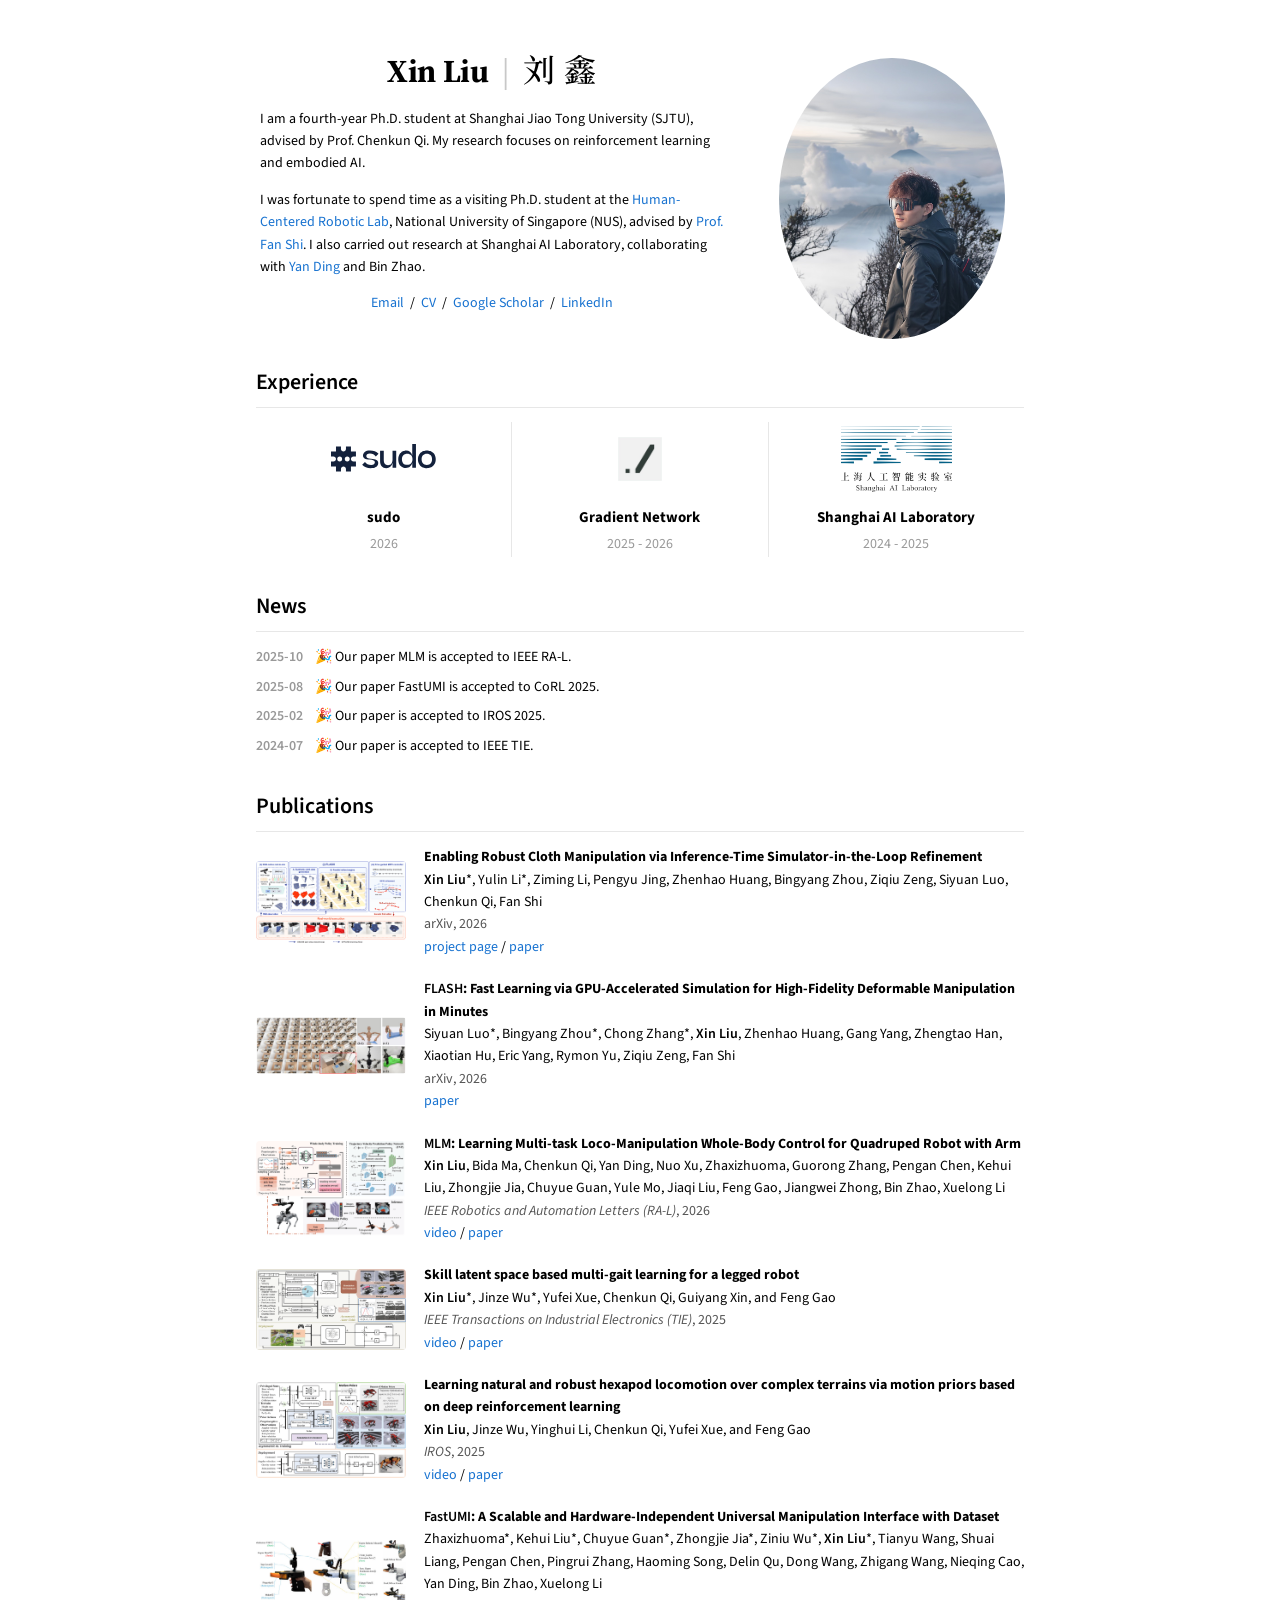
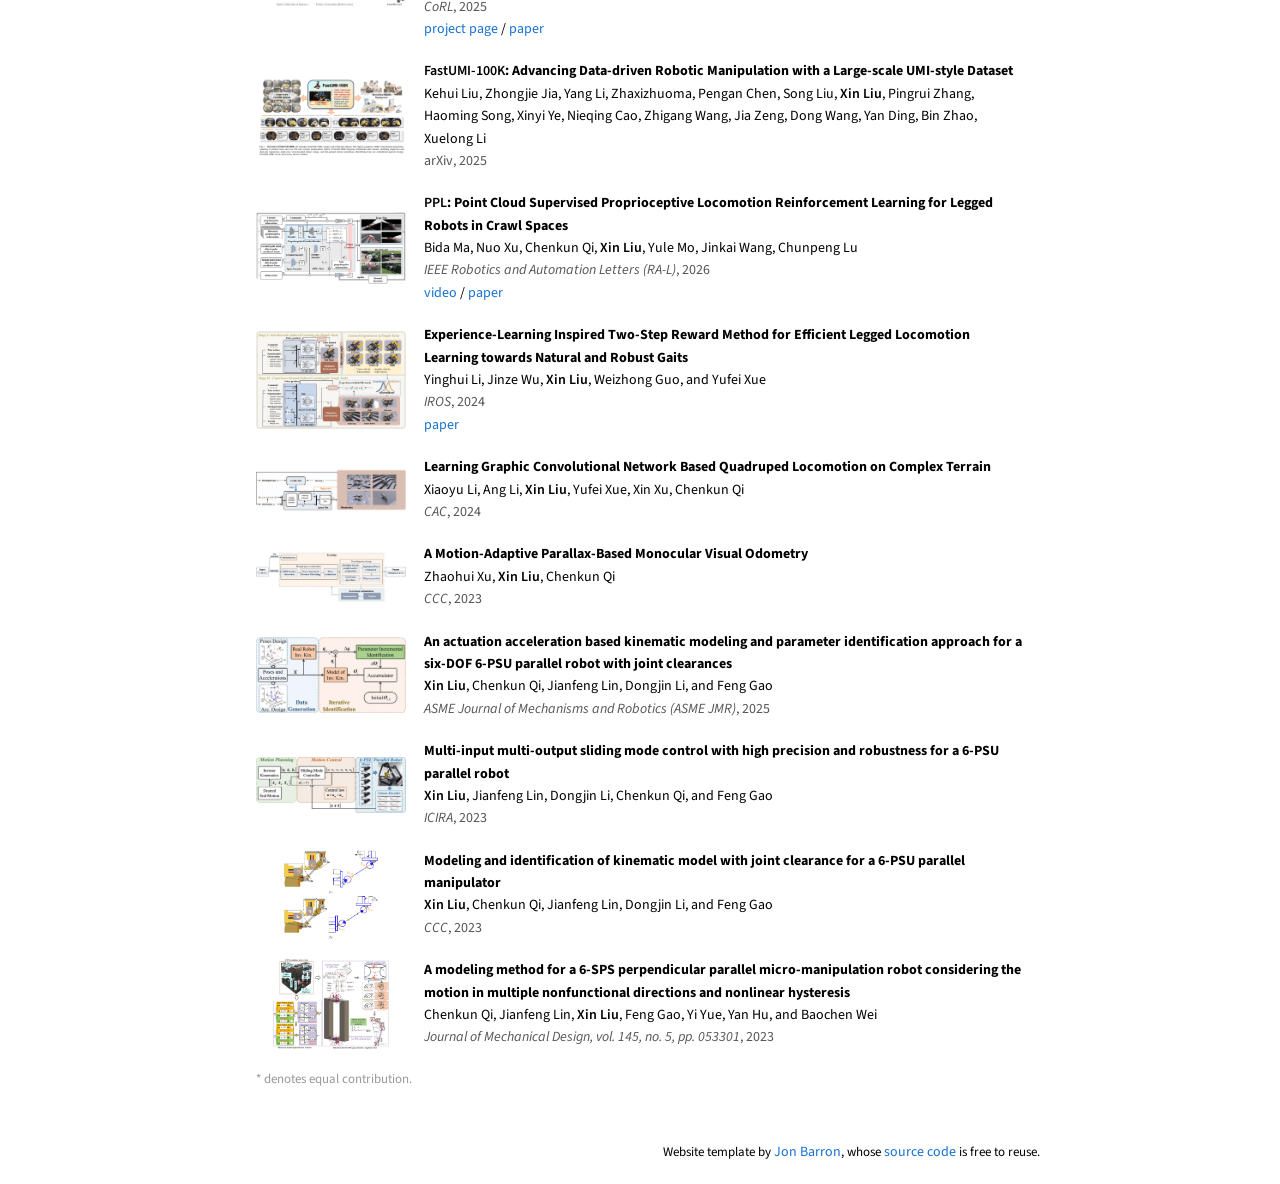
==== commit 87d9621a: "Give every publication a thumbnail of the work Each entry now leads with a figure in a fixed-width s" ====
--- a/index.html
+++ b/index.html
@@ -74,11 +74,13 @@
                 </p>
               </td>
               <td style="padding:2.5%;width:37%;max-width:37%">
-                <!-- src is the 800px web copy; the link opens the untouched original.
+                <!-- 800x1067 web copy, not the camera original: at ~225px on screen
+                     that is still ~3x, and the 4.9MB original bought nothing but a
+                     click-to-enlarge nobody uses.
                      No width/height attributes: in an auto-layout table they set the
                      column's min-content width to the image's pixel width and blow the
                      layout apart. .portrait's aspect-ratio reserves the space instead. -->
-                <a href="images/profile-full.jpg"><img class="portrait" alt="profile photo" src="images/profile.jpg"></a>
+                <img class="portrait" alt="profile photo" src="images/profile.jpg">
               </td>
             </tr>
           </tbody></table>
@@ -161,10 +163,40 @@
                One .pub block per paper, in the order they appear on the CV.
                `*` after an author marks equal contribution.
 
-               The thumbnail row templates the site started with were dropped
-               here -- there are no per-paper images, and 15 grey placeholders
-               read worse than a clean list. `git show 3f99e92:index.html`
-               brings them back if a paper ever gets a figure worth showing.
+               Every entry opens with a .pub-thumb slot for a figure from the
+               work. Left empty it holds the space as a faint dashed frame; to
+               fill one, put the image inside the slot:
+
+                 <div class="pub-thumb"><img src="images/pubs/mlm-teaser.png" alt="..." width="700" height="439" loading="lazy"></div>
+
+               The slot must stay written as one piece, <div ...></div> with
+               nothing between the halves -- a stray newline is a text node and
+               older engines then stop treating it as empty, which loses the
+               placeholder. An HTML comment inside is safe; comments never
+               count.
+
+               Figures are shown whole, never cropped, and never taller than
+               the entry's own text: the slot is a fixed-width box that
+               stretches to the height of the text beside it, and the figure
+               settles at the largest size that fits inside. Wide ones fill the
+               width and can end up a 46px strip; a near-square one fills the
+               height instead and sits narrower than the column. Give every
+               <img> its true width and height attributes so the browser knows
+               the proportions before the file arrives -- the row height never
+               depends on the figure, so one loading late cannot shift the text
+               under the reader.
+
+               On the images: keep them in images/pubs/, named after the paper,
+               and put a WEB COPY there rather than the figure straight out of
+               the paper. Around 700px wide and under ~150KB is the target --
+               plenty for a 150px slot on a retina panel, with room to widen
+               --pub-thumb-w later. Diagrams and line art shrink best as
+               256-colour PNG, renders and photographs as JPEG; encode both ways
+               and keep the smaller file. Flatten transparency onto white, since
+               the slot has no background of its own, and convert anything a
+               browser cannot show in an <img> -- a PDF figure has to be
+               rasterised first (pdftoppm -png -r 150). A thumbnail can also be
+               wrapped in an <a> pointing at the paper's project page.
                ============================================================ -->
           <table style="width:100%;border:0px;border-spacing:0px;border-collapse:separate;margin-right:auto;margin-left:auto;"><tbody>
             <tr>
@@ -172,89 +204,134 @@
                 <h2 class="section-title">Publications</h2>
                 <div class="pubs">
                   <div class="pub">
-                    <div class="pub-title">Enabling Robust Cloth Manipulation via Inference-Time Simulator-in-the-Loop Refinement</div>
-                    <div class="pub-authors"><strong>X. Liu</strong>*, Y. Li*, Z. Li, P. Jing, Z. Huang, B. Zhou, Z. Zeng, S. Luo, C. Qi, F. Shi</div>
-                    <div class="pub-venue">2026</div>
-                    <div class="pub-links"><a href="https://silr-cloth.github.io/">website</a> / <a href="https://arxiv.org/abs/2606.24552">paper</a></div>
-                  </div>
-                  <div class="pub">
-                    <div class="pub-title"><strong>FLASH</strong>: Fast Learning via GPU-Accelerated Simulation for High-Fidelity Deformable Manipulation in Minutes</div>
-                    <div class="pub-authors">S. Luo*, B. Zhou*, C. Zhang*, <strong>X. Liu</strong>, Z. Huang, G. Yang, Z. Han, X. Hu, E. Yang, R. Yu, Z. Zeng, F. Shi</div>
-                    <div class="pub-venue">2026</div>
-                    <div class="pub-links"><a href="https://arxiv.org/abs/2604.17513">paper</a></div>
-                  </div>
-                  <div class="pub">
-                    <div class="pub-title"><strong>MLM</strong>: Learning Multi-task Loco-Manipulation Whole-Body Control for Quadruped Robot with Arm</div>
-                    <div class="pub-authors"><strong>X. Liu</strong>, B. Ma, C. Qi, Y. Ding et al.</div>
-                    <div class="pub-venue"><em>IEEE Robotics and Automation Letters (RA-L)</em>, 2026</div>
-                    <div class="pub-links"><a href="https://www.bilibili.com/video/BV1AVbJz7EMN/">video</a> / <a href="https://arxiv.org/abs/2508.10538">paper</a></div>
-                  </div>
-                  <div class="pub">
-                    <div class="pub-title">Skill latent space based multi-gait learning for a legged robot</div>
-                    <div class="pub-authors"><strong>X. Liu</strong>*, J. Z. Wu*, Y. F. Xue, C. K. Qi, G. Y. Xin, and F. Gao</div>
-                    <div class="pub-venue"><em>IEEE Transactions on Industrial Electronics (TIE)</em>, 2025</div>
-                    <div class="pub-links"><a href="https://www.youtube.com/watch?v=nCwMzwC316M">video</a> / <a href="https://ieeexplore.ieee.org/document/10612828">paper</a></div>
-                  </div>
-                  <div class="pub">
-                    <div class="pub-title">Learning natural and robust hexapod locomotion over complex terrains via motion priors based on deep reinforcement learning</div>
-                    <div class="pub-authors"><strong>X. Liu</strong>, J. Z. Wu, Y. H. Li, C. K. Qi, Y. F. Xue, and F. Gao</div>
-                    <div class="pub-venue"><em>IROS</em>, 2025</div>
-                    <div class="pub-links"><a href="https://www.youtube.com/watch?v=ZpLelZVmxHQ">video</a> / <a href="https://arxiv.org/abs/2511.03167">paper</a></div>
-                  </div>
-                  <div class="pub">
-                    <div class="pub-title"><strong>FastUMI</strong>: A Scalable and Hardware-Independent Universal Manipulation Interface with Dataset</div>
-                    <div class="pub-authors">Zhaxizhuoma*, K. Liu*, C. Guan*, Z. Jia*, Z. Wu*, <strong>X. Liu</strong>*, T. Wang, S. Liang, P. Chen et al.</div>
-                    <div class="pub-venue"><em>CoRL</em>, 2025</div>
-                    <div class="pub-links"><a href="https://fastumi.com/">website</a> / <a href="https://arxiv.org/abs/2409.19499">paper</a></div>
-                  </div>
-                  <div class="pub">
-                    <div class="pub-title"><strong>FastUMI-100K</strong>: Advancing Data-driven Robotic Manipulation with a Large-scale UMI-style Dataset</div>
-                    <div class="pub-authors">K. Liu, Z. Jia, Y. Li, P. Chen, S. Liu, <strong>X. Liu</strong>, P. Zhang, H. Song et al.</div>
-                    <div class="pub-venue">2025</div>
-                  </div>
-                  <div class="pub">
-                    <div class="pub-title"><strong>PPL</strong>: Point Cloud Supervised Proprioceptive Locomotion Reinforcement Learning for Legged Robots in Crawl Spaces</div>
-                    <div class="pub-authors">B. Ma, N. Xu, C. Qi, <strong>X. Liu</strong>, Y. Mo, J. Wang, and C. Lu</div>
-                    <div class="pub-venue"><em>IEEE Robotics and Automation Letters (RA-L)</em>, 2026</div>
-                    <div class="pub-links"><a href="https://www.bilibili.com/video/BV1gmbvzuEuW/">video</a> / <a href="https://arxiv.org/abs/2508.09950">paper</a></div>
-                  </div>
-                  <div class="pub">
-                    <div class="pub-title">Experience-Learning Inspired Two-Step Reward Method for Efficient Legged Locomotion Learning towards Natural and Robust Gaits</div>
-                    <div class="pub-authors">Y. H. Li, J. Z. Wu, <strong>X. Liu</strong>, W. Z. Guo, and Y. F. Xue</div>
-                    <div class="pub-venue"><em>IROS</em>, 2024</div>
-                    <div class="pub-links"><a href="https://arxiv.org/abs/2401.12389">paper</a></div>
-                  </div>
-                  <div class="pub">
-                    <div class="pub-title">Learning Graphic Convolutional Network Based Quadruped Locomotion on Complex Terrain</div>
-                    <div class="pub-authors">X. Li, A. Li, <strong>X. Liu</strong>, Y. Xue, X. Xu, C. Qi</div>
-                    <div class="pub-venue"><em>CAC</em>, 2024</div>
-                  </div>
-                  <div class="pub">
-                    <div class="pub-title">A Motion-Adaptive Parallax-Based Monocular Visual Odometry</div>
-                    <div class="pub-authors">Z. Xu, <strong>X. Liu</strong>, C. Qi</div>
-                    <div class="pub-venue"><em>CCC</em>, 2023</div>
-                  </div>
-                  <div class="pub">
-                    <div class="pub-title">An actuation acceleration based kinematic modeling and parameter identification approach for a six-DOF 6-PSU parallel robot with joint clearances</div>
-                    <div class="pub-authors"><strong>X. Liu</strong>, C. K. Qi, J. F. Lin, D. J. Li, and F. Gao</div>
-                    <div class="pub-venue"><em>ASME Journal of Mechanisms and Robotics (ASME JMR)</em>, 2025</div>
-                  </div>
-                  <div class="pub">
-                    <div class="pub-title">Multi-input multi-output sliding mode control with high precision and robustness for a 6-PSU parallel robot</div>
-                    <div class="pub-authors"><strong>X. Liu</strong>, J. F. Lin, D. J. Li, C. K. Qi, and F. Gao</div>
-                    <div class="pub-venue"><em>ICIRA</em>, 2023</div>
-                  </div>
-                  <div class="pub">
-                    <div class="pub-title">Modeling and identification of kinematic model with joint clearance for a 6-PSU parallel manipulator</div>
-                    <div class="pub-authors"><strong>X. Liu</strong>, C. K. Qi, J. F. Lin, D. J. Li, and F. Gao</div>
-                    <div class="pub-venue"><em>CCC</em>, 2023</div>
-                  </div>
-                  <div class="pub">
-                    <div class="pub-title">A modeling method for a 6-SPS perpendicular parallel micro-manipulation robot considering the motion in multiple nonfunctional directions and nonlinear hysteresis</div>
-                    <div class="pub-authors">C. K. Qi, J. F. Lin, <strong>X. Liu</strong>, F. Gao, Y. Yue, Y. Hu, and B. C. Wei</div>
-                    <div class="pub-venue"><em>Journal of Mechanical Design, vol. 145, no. 5, pp. 053301</em>, 2023</div>
-                  </div>
-</div>
+                    <div class="pub-thumb"><img src="images/pubs/silr-cloth.png" alt="Simulator-in-the-loop cloth manipulation pipeline" width="700" height="382" loading="lazy"></div>
+                    <div class="pub-body">
+                      <div class="pub-title">Enabling Robust Cloth Manipulation via Inference-Time Simulator-in-the-Loop Refinement</div>
+                      <div class="pub-authors"><strong>Xin Liu</strong>*, Yulin Li*, Ziming Li, Pengyu Jing, Zhenhao Huang, Bingyang Zhou, Ziqiu Zeng, Siyuan Luo, Chenkun Qi, Fan Shi</div>
+                      <div class="pub-venue">arXiv, 2026</div>
+                      <div class="pub-links"><a href="https://silr-cloth.github.io/">project page</a> / <a href="https://arxiv.org/abs/2606.24552">paper</a></div>
+                    </div>
+                  </div>
+                  <div class="pub">
+                    <div class="pub-thumb"><img src="images/pubs/flash.jpg" alt="Thousands of deformable-manipulation environments simulated in parallel" width="700" height="268" loading="lazy"></div>
+                    <div class="pub-body">
+                      <div class="pub-title"><strong>FLASH</strong>: Fast Learning via GPU-Accelerated Simulation for High-Fidelity Deformable Manipulation in Minutes</div>
+                      <div class="pub-authors">Siyuan Luo*, Bingyang Zhou*, Chong Zhang*, <strong>Xin Liu</strong>, Zhenhao Huang, Gang Yang, Zhengtao Han, Xiaotian Hu, Eric Yang, Rymon Yu, Ziqiu Zeng, Fan Shi</div>
+                      <div class="pub-venue">arXiv, 2026</div>
+                      <div class="pub-links"><a href="https://arxiv.org/abs/2604.17513">paper</a></div>
+                    </div>
+                  </div>
+                  <div class="pub">
+                    <div class="pub-thumb"><img src="images/pubs/mlm-teaser.png" alt="Whole-body loco-manipulation policy training and deployment pipeline" width="700" height="439" loading="lazy"></div>
+                    <div class="pub-body">
+                      <div class="pub-title"><strong>MLM</strong>: Learning Multi-task Loco-Manipulation Whole-Body Control for Quadruped Robot with Arm</div>
+                      <div class="pub-authors"><strong>Xin Liu</strong>, Bida Ma, Chenkun Qi, Yan Ding, Nuo Xu, Zhaxizhuoma, Guorong Zhang, Pengan Chen, Kehui Liu, Zhongjie Jia, Chuyue Guan, Yule Mo, Jiaqi Liu, Feng Gao, Jiangwei Zhong, Bin Zhao, Xuelong Li</div>
+                      <div class="pub-venue"><em>IEEE Robotics and Automation Letters (RA-L)</em>, 2026</div>
+                      <div class="pub-links"><a href="https://www.youtube.com/watch?v=p02whFWj1YE&t=8s">video</a> / <a href="https://arxiv.org/abs/2508.10538">paper</a></div>
+                    </div>
+                  </div>
+                  <div class="pub">
+                    <div class="pub-thumb"><img src="images/pubs/skill-latent.png" alt="Skill latent space and the quadruped gaits it produces over complex terrain" width="700" height="378" loading="lazy"></div>
+                    <div class="pub-body">
+                      <div class="pub-title">Skill latent space based multi-gait learning for a legged robot</div>
+                      <div class="pub-authors"><strong>Xin Liu</strong>*, Jinze Wu*, Yufei Xue, Chenkun Qi, Guiyang Xin, and Feng Gao</div>
+                      <div class="pub-venue"><em>IEEE Transactions on Industrial Electronics (TIE)</em>, 2025</div>
+                      <div class="pub-links"><a href="https://www.youtube.com/watch?v=nCwMzwC316M">video</a> / <a href="https://ieeexplore.ieee.org/document/10612828">paper</a></div>
+                    </div>
+                  </div>
+                  <div class="pub">
+                    <div class="pub-thumb"><img src="images/pubs/hexapod-priors.png" alt="Motion-prior training framework and hexapod gaits across six terrains" width="700" height="447" loading="lazy"></div>
+                    <div class="pub-body">
+                      <div class="pub-title">Learning natural and robust hexapod locomotion over complex terrains via motion priors based on deep reinforcement learning</div>
+                      <div class="pub-authors"><strong>Xin Liu</strong>, Jinze Wu, Yinghui Li, Chenkun Qi, Yufei Xue, and Feng Gao</div>
+                      <div class="pub-venue"><em>IROS</em>, 2025</div>
+                      <div class="pub-links"><a href="https://www.youtube.com/watch?v=ZpLelZVmxHQ">video</a> / <a href="https://arxiv.org/abs/2511.03167">paper</a></div>
+                    </div>
+                  </div>
+                  <div class="pub">
+                    <div class="pub-thumb"><img src="images/pubs/fastumi-teaser.jpg" alt="FastUMI handheld data-collection rig and its robot-arm counterparts" width="700" height="309" loading="lazy"></div>
+                    <div class="pub-body">
+                      <div class="pub-title"><strong>FastUMI</strong>: A Scalable and Hardware-Independent Universal Manipulation Interface with Dataset</div>
+                      <div class="pub-authors">Zhaxizhuoma*, Kehui Liu*, Chuyue Guan*, Zhongjie Jia*, Ziniu Wu*, <strong>Xin Liu</strong>*, Tianyu Wang, Shuai Liang, Pengan Chen, Pingrui Zhang, Haoming Song, Delin Qu, Dong Wang, Zhigang Wang, Nieqing Cao, Yan Ding, Bin Zhao, Xuelong Li</div>
+                      <div class="pub-venue"><em>CoRL</em>, 2025</div>
+                      <div class="pub-links"><a href="https://fastumi.com/">project page</a> / <a href="https://arxiv.org/abs/2409.19499">paper</a></div>
+                    </div>
+                  </div>
+                  <div class="pub">
+                    <div class="pub-thumb"><img src="images/pubs/fastumi-100k.png" alt="Overview of the FastUMI-100K dataset and the tasks it covers" width="700" height="371" loading="lazy"></div>
+                    <div class="pub-body">
+                      <div class="pub-title"><strong>FastUMI-100K</strong>: Advancing Data-driven Robotic Manipulation with a Large-scale UMI-style Dataset</div>
+                      <div class="pub-authors">Kehui Liu, Zhongjie Jia, Yang Li, Zhaxizhuoma, Pengan Chen, Song Liu, <strong>Xin Liu</strong>, Pingrui Zhang, Haoming Song, Xinyi Ye, Nieqing Cao, Zhigang Wang, Jia Zeng, Dong Wang, Yan Ding, Bin Zhao, Xuelong Li</div>
+                      <div class="pub-venue">arXiv, 2025</div>
+                    </div>
+                  </div>
+                  <div class="pub">
+                    <div class="pub-thumb"><img src="images/pubs/ppl-teaser.png" alt="Point-cloud supervised locomotion policy in simulation and on hardware" width="700" height="334" loading="lazy"></div>
+                    <div class="pub-body">
+                      <div class="pub-title"><strong>PPL</strong>: Point Cloud Supervised Proprioceptive Locomotion Reinforcement Learning for Legged Robots in Crawl Spaces</div>
+                      <div class="pub-authors">Bida Ma, Nuo Xu, Chenkun Qi, <strong>Xin Liu</strong>, Yule Mo, Jinkai Wang, Chunpeng Lu</div>
+                      <div class="pub-venue"><em>IEEE Robotics and Automation Letters (RA-L)</em>, 2026</div>
+                      <div class="pub-links"><a href="https://www.bilibili.com/video/BV1gmbvzuEuW/">video</a> / <a href="https://arxiv.org/abs/2508.09950">paper</a></div>
+                    </div>
+                  </div>
+                  <div class="pub">
+                    <div class="pub-thumb"><img src="images/pubs/two-step-reward.png" alt="Two-step reward learning scheme and the gaits learned from it" width="700" height="455" loading="lazy"></div>
+                    <div class="pub-body">
+                      <div class="pub-title">Experience-Learning Inspired Two-Step Reward Method for Efficient Legged Locomotion Learning towards Natural and Robust Gaits</div>
+                      <div class="pub-authors">Yinghui Li, Jinze Wu, <strong>Xin Liu</strong>, Weizhong Guo, and Yufei Xue</div>
+                      <div class="pub-venue"><em>IROS</em>, 2024</div>
+                      <div class="pub-links"><a href="https://arxiv.org/abs/2401.12389">paper</a></div>
+                    </div>
+                  </div>
+                  <div class="pub">
+                    <div class="pub-thumb"><img src="images/pubs/gcn-locomotion.jpg" alt="Graph-convolution actor-critic architecture for quadruped locomotion" width="700" height="214" loading="lazy"></div>
+                    <div class="pub-body">
+                      <div class="pub-title">Learning Graphic Convolutional Network Based Quadruped Locomotion on Complex Terrain</div>
+                      <div class="pub-authors">Xiaoyu Li, Ang Li, <strong>Xin Liu</strong>, Yufei Xue, Xin Xu, Chenkun Qi</div>
+                      <div class="pub-venue"><em>CAC</em>, 2024</div>
+                    </div>
+                  </div>
+                  <div class="pub">
+                    <div class="pub-thumb"><img src="images/pubs/parallax-vo.jpg" alt="Parallax-based monocular visual odometry pipeline" width="700" height="234" loading="lazy"></div>
+                    <div class="pub-body">
+                      <div class="pub-title">A Motion-Adaptive Parallax-Based Monocular Visual Odometry</div>
+                      <div class="pub-authors">Zhaohui Xu, <strong>Xin Liu</strong>, Chenkun Qi</div>
+                      <div class="pub-venue"><em>CCC</em>, 2023</div>
+                    </div>
+                  </div>
+                  <div class="pub">
+                    <div class="pub-thumb"><img src="images/pubs/actuation-6psu.jpg" alt="Iterative parameter identification loop for the 6-PSU parallel robot" width="700" height="355" loading="lazy"></div>
+                    <div class="pub-body">
+                      <div class="pub-title">An actuation acceleration based kinematic modeling and parameter identification approach for a six-DOF 6-PSU parallel robot with joint clearances</div>
+                      <div class="pub-authors"><strong>Xin Liu</strong>, Chenkun Qi, Jianfeng Lin, Dongjin Li, and Feng Gao</div>
+                      <div class="pub-venue"><em>ASME Journal of Mechanisms and Robotics (ASME JMR)</em>, 2025</div>
+                    </div>
+                  </div>
+                  <div class="pub">
+                    <div class="pub-thumb"><img src="images/pubs/smc-6psu.jpg" alt="Sliding-mode control loop driving the 6-PSU parallel robot" width="700" height="263" loading="lazy"></div>
+                    <div class="pub-body">
+                      <div class="pub-title">Multi-input multi-output sliding mode control with high precision and robustness for a 6-PSU parallel robot</div>
+                      <div class="pub-authors"><strong>Xin Liu</strong>, Jianfeng Lin, Dongjin Li, Chenkun Qi, and Feng Gao</div>
+                      <div class="pub-venue"><em>ICIRA</em>, 2023</div>
+                    </div>
+                  </div>
+                  <div class="pub">
+                    <div class="pub-thumb"><img src="images/pubs/clearance-6psu.png" alt="Joint-clearance kinematic model of the 6-PSU manipulator" width="550" height="522" loading="lazy"></div>
+                    <div class="pub-body">
+                      <div class="pub-title">Modeling and identification of kinematic model with joint clearance for a 6-PSU parallel manipulator</div>
+                      <div class="pub-authors"><strong>Xin Liu</strong>, Chenkun Qi, Jianfeng Lin, Dongjin Li, and Feng Gao</div>
+                      <div class="pub-venue"><em>CCC</em>, 2023</div>
+                    </div>
+                  </div>
+                  <div class="pub">
+                    <div class="pub-thumb"><img src="images/pubs/hysteresis-6sps.png" alt="Hybrid model of the 6-SPS compliant micro robot and its piezoelectric hysteresis" width="700" height="538" loading="lazy"></div>
+                    <div class="pub-body">
+                      <div class="pub-title">A modeling method for a 6-SPS perpendicular parallel micro-manipulation robot considering the motion in multiple nonfunctional directions and nonlinear hysteresis</div>
+                      <div class="pub-authors">Chenkun Qi, Jianfeng Lin, <strong>Xin Liu</strong>, Feng Gao, Yi Yue, Yan Hu, and Baochen Wei</div>
+                      <div class="pub-venue"><em>Journal of Mechanical Design, vol. 145, no. 5, pp. 053301</em>, 2023</div>
+                    </div>
+                  </div>
+                </div>
                 <p class="pub-note">* denotes equal contribution.</p>
               </td>
             </tr>
--- a/stylesheet.css
+++ b/stylesheet.css
@@ -132,15 +132,86 @@
   color: #999;
 }
 
-/* Publications. Four stacked lines per entry -- title, authors, venue, links --
-   with the gap between entries larger than any gap inside one, so the list
-   groups by eye without needing rules or bullets to separate the entries. */
+/* Publications. Each entry is a thumbnail of the work on the left and four
+   stacked lines on the right -- title, authors, venue, links -- with the gap
+   between entries larger than any gap inside one, so the list groups by eye
+   without needing rules or bullets to separate the entries.
+
+   Figures are shown WHOLE -- nothing is cropped -- inside a box that is
+   var(--pub-thumb-w) wide and no taller than the entry's own text. Teaser
+   figures run anywhere from square to 3:1, so each one settles on whichever of
+   the two limits it meets first: the wide ones fill the width, the tall ones
+   fill the height and sit narrower than the column. What stays constant is the
+   left edge and where the text starts, which is what makes it read as a column.
+
+     --pub-thumb-w   width of the thumbnail, and the width of the empty
+                     placeholder. The text takes whatever is left, so widening
+                     this narrows the text. */
+:root {
+  --pub-thumb-w: 150px;
+}
+
 .pubs {
   margin-top: 2px;
 }
 
 .pub {
-  margin-bottom: 17px;
+  display: flex;
+  gap: 18px;
+  margin-bottom: 20px;
+}
+
+/* The height of a row is the text's business alone. This slot stretches to
+   whatever the text next to it occupies, and holds NO height of its own --
+   which is the whole trick, since a slot sized by its image could only push
+   the row taller, never fit inside it.
+
+   flex:none -- with the default 1 1 auto a long author list would win the
+   argument over space and squeeze the thumbnail narrower on the busier rows.
+   border-box keeps the empty slot's 1px frame from making it 2px wider than a
+   filled one. */
+.pub-thumb {
+  flex: none;
+  align-self: stretch;
+  box-sizing: border-box;
+  position: relative;
+  width: var(--pub-thumb-w);
+}
+
+/* Out of flow, so the figure cannot contribute to the row height it is being
+   measured against -- take this away and the sizing goes circular, the image
+   making the row taller which lets the image grow.
+
+   inset:0 + margin:auto centres it in the box; max-width/max-height cap it at
+   the box while width/height:auto keep the proportions, so the figure lands
+   fully visible at the largest size that fits. No object-fit anywhere: contain
+   would letterbox, cover would crop. */
+.pub-thumb img {
+  position: absolute;
+  inset: 0;
+  margin: auto;
+  max-width: 100%;
+  max-height: 100%;
+  width: auto;
+  height: auto;
+  border-radius: 4px;
+}
+
+/* The empty slot, drawn as a faint dashed frame so a paper still waiting for a
+   figure reads as "to fill" rather than as a broken image. Nothing inside to
+   stretch it, so it takes the row height from the text like everything else.
+   :empty stops matching the moment an <img> goes in, so this rule costs nothing
+   once the list is filled -- and deleting it leaves the space simply blank. */
+.pub-thumb:empty {
+  background: #fafafa;
+  border: 1px dashed #e2e2e2;
+  border-radius: 4px;
+}
+
+/* min-width:0 -- a flex item refuses to shrink past min-content otherwise, so
+   one long unbroken title or url would push the row wider than the page. */
+.pub-body {
+  min-width: 0;
 }
 
 .pub-title {
@@ -261,14 +332,31 @@
   top: var(--portrait-offset);
 }
 
-/* Narrow screens. Without this the fixed 160px thumbnails squeeze the text
-   column of each publication row down to roughly 45% of the viewport, leaving
-   4-5 words per line. Shrinks the thumbnails and tightens the inline padding
-   (hence !important -- the padding is set inline on every <td>).
+/* Narrow screens. Shrinks the publication thumbnails and tightens the inline
+   padding (hence !important -- the padding is set inline on every <td>).
    Nothing here applies above 600px, so the desktop layout is unchanged. */
 @media (max-width: 600px) {
   td {
     padding: 8px !important;
+  }
+
+  /* A 150px thumbnail eats close to half a phone screen, which leaves the
+     title breaking after three or four words. */
+  :root {
+    --pub-thumb-w: 96px;
+  }
+
+  .pub {
+    gap: 12px;
+  }
+
+  /* Pinned to the top of the slot rather than centred in it. The text runs two
+     to three times as tall here as on a laptop, so the height cap almost never
+     bites, and a short figure centred against ten lines of authors reads as
+     floating loose in the margin. bottom:auto is what releases the centring;
+     margin:auto still centres it across the width. */
+  .pub-thumb img {
+    inset: 0 0 auto;
   }
 
   .name {
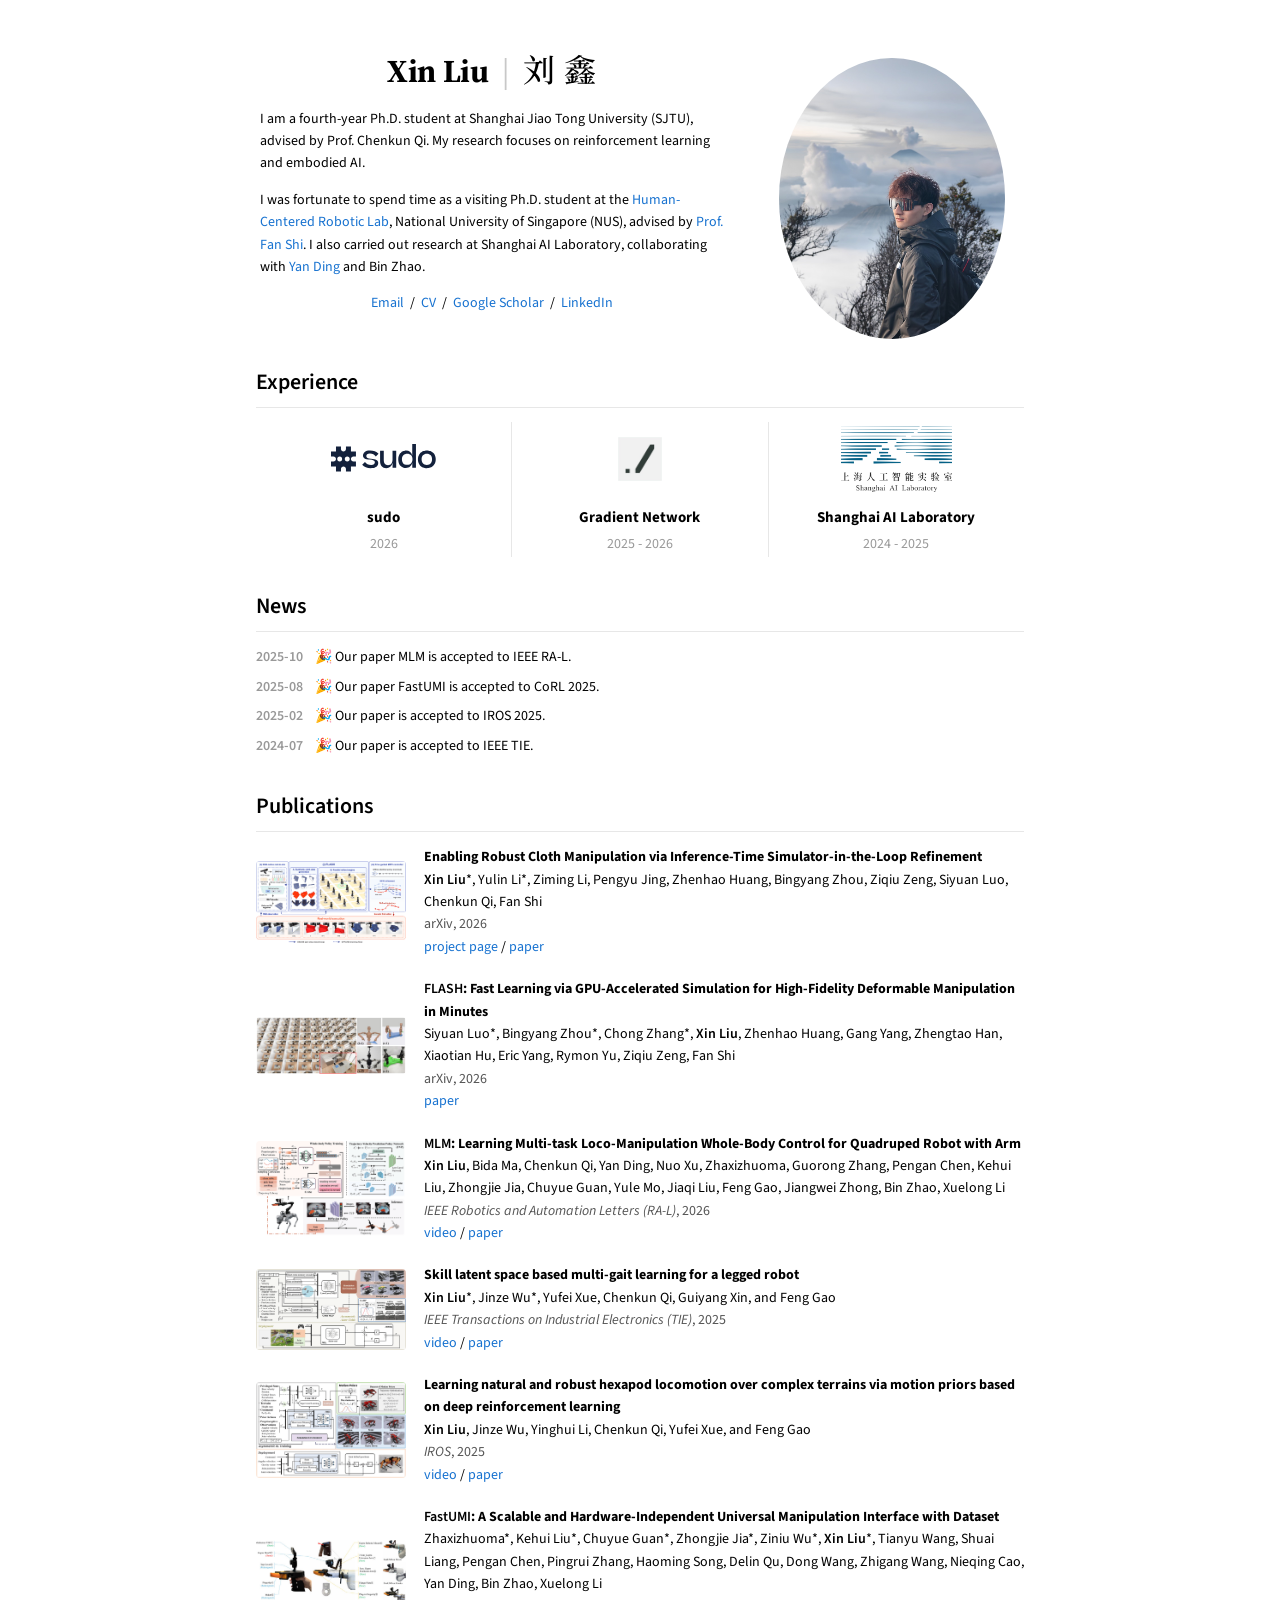
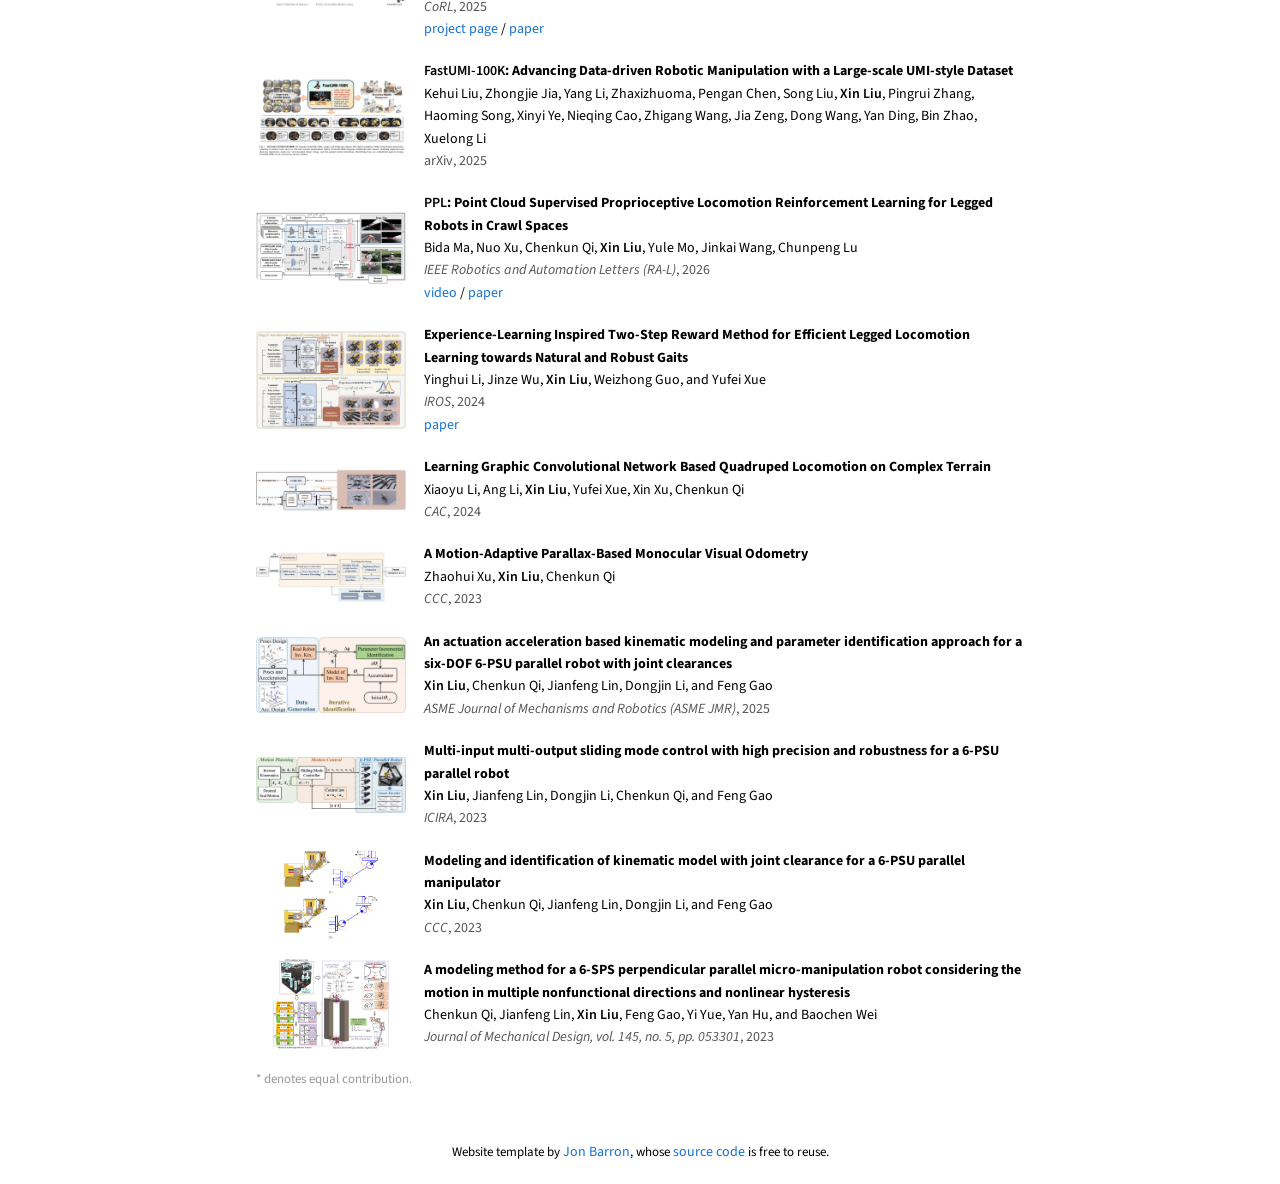
==== commit b4431ac6: "Centre the template credit in the footer Co-Authored-By: Claude Opus 5 (1M context) <noreply@anthrop" ====
--- a/index.html
+++ b/index.html
@@ -363,7 +363,7 @@
             <tr>
               <td style="padding:0px">
                 <br>
-                <p style="text-align:right;font-size:small;">
+                <p style="text-align:center;font-size:small;">
                   Website template by <a href="https://jonbarron.info/">Jon Barron</a>, whose <a href="https://github.com/jonbarron/jonbarron_website">source code</a> is free to reuse.
                 </p>
               </td>
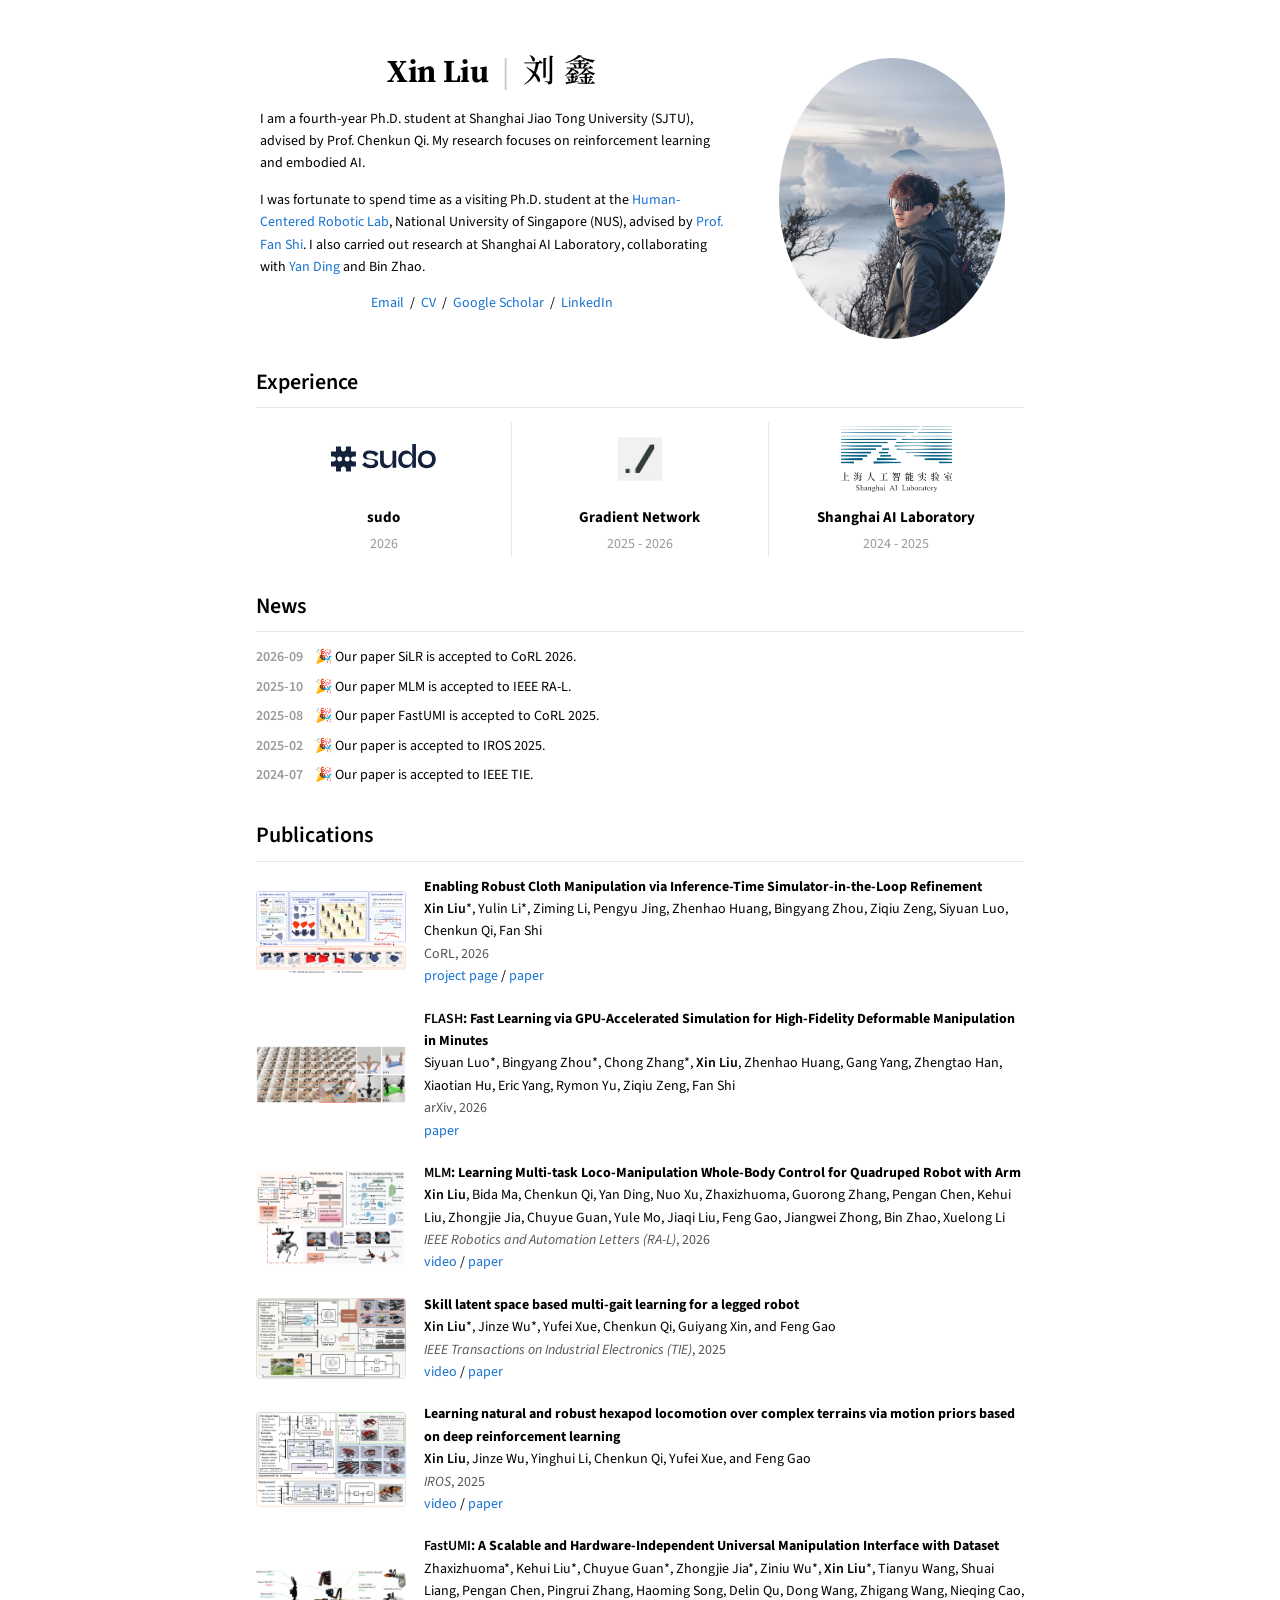
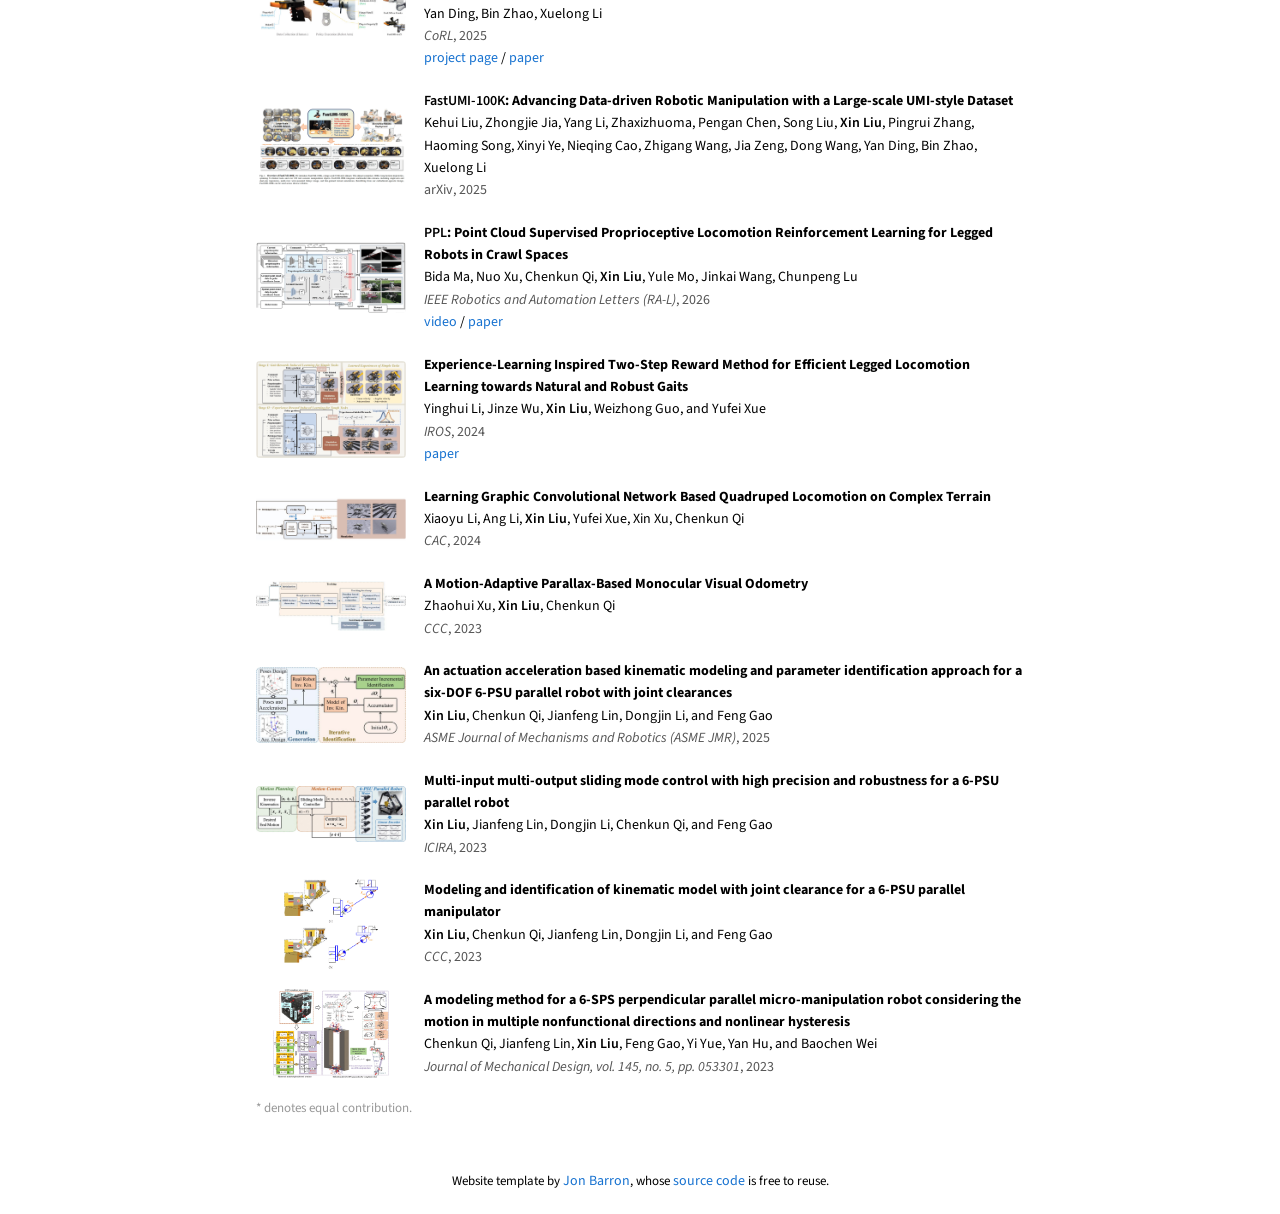
==== commit 46bbc4e0: "Announce the SiLR CoRL 2026 acceptance Add the news item and update the paper's venue from arXiv to " ====
--- a/index.html
+++ b/index.html
@@ -149,6 +149,7 @@
               <td style="padding:16px;width:100%;vertical-align:middle">
                 <h2 class="section-title">News</h2>
                 <ul class="news">
+                  <li><span class="news-date">2026-09</span> &#127881; Our paper SiLR is accepted to CoRL 2026.</li>
                   <li><span class="news-date">2025-10</span> &#127881; Our paper MLM is accepted to IEEE RA-L.</li>
                   <li><span class="news-date">2025-08</span> &#127881; Our paper FastUMI is accepted to CoRL 2025.</li>
                   <li><span class="news-date">2025-02</span> &#127881; Our paper is accepted to IROS 2025.</li>
@@ -208,7 +209,7 @@
                     <div class="pub-body">
                       <div class="pub-title">Enabling Robust Cloth Manipulation via Inference-Time Simulator-in-the-Loop Refinement</div>
                       <div class="pub-authors"><strong>Xin Liu</strong>*, Yulin Li*, Ziming Li, Pengyu Jing, Zhenhao Huang, Bingyang Zhou, Ziqiu Zeng, Siyuan Luo, Chenkun Qi, Fan Shi</div>
-                      <div class="pub-venue">arXiv, 2026</div>
+                      <div class="pub-venue">CoRL, 2026</div>
                       <div class="pub-links"><a href="https://silr-cloth.github.io/">project page</a> / <a href="https://arxiv.org/abs/2606.24552">paper</a></div>
                     </div>
                   </div>
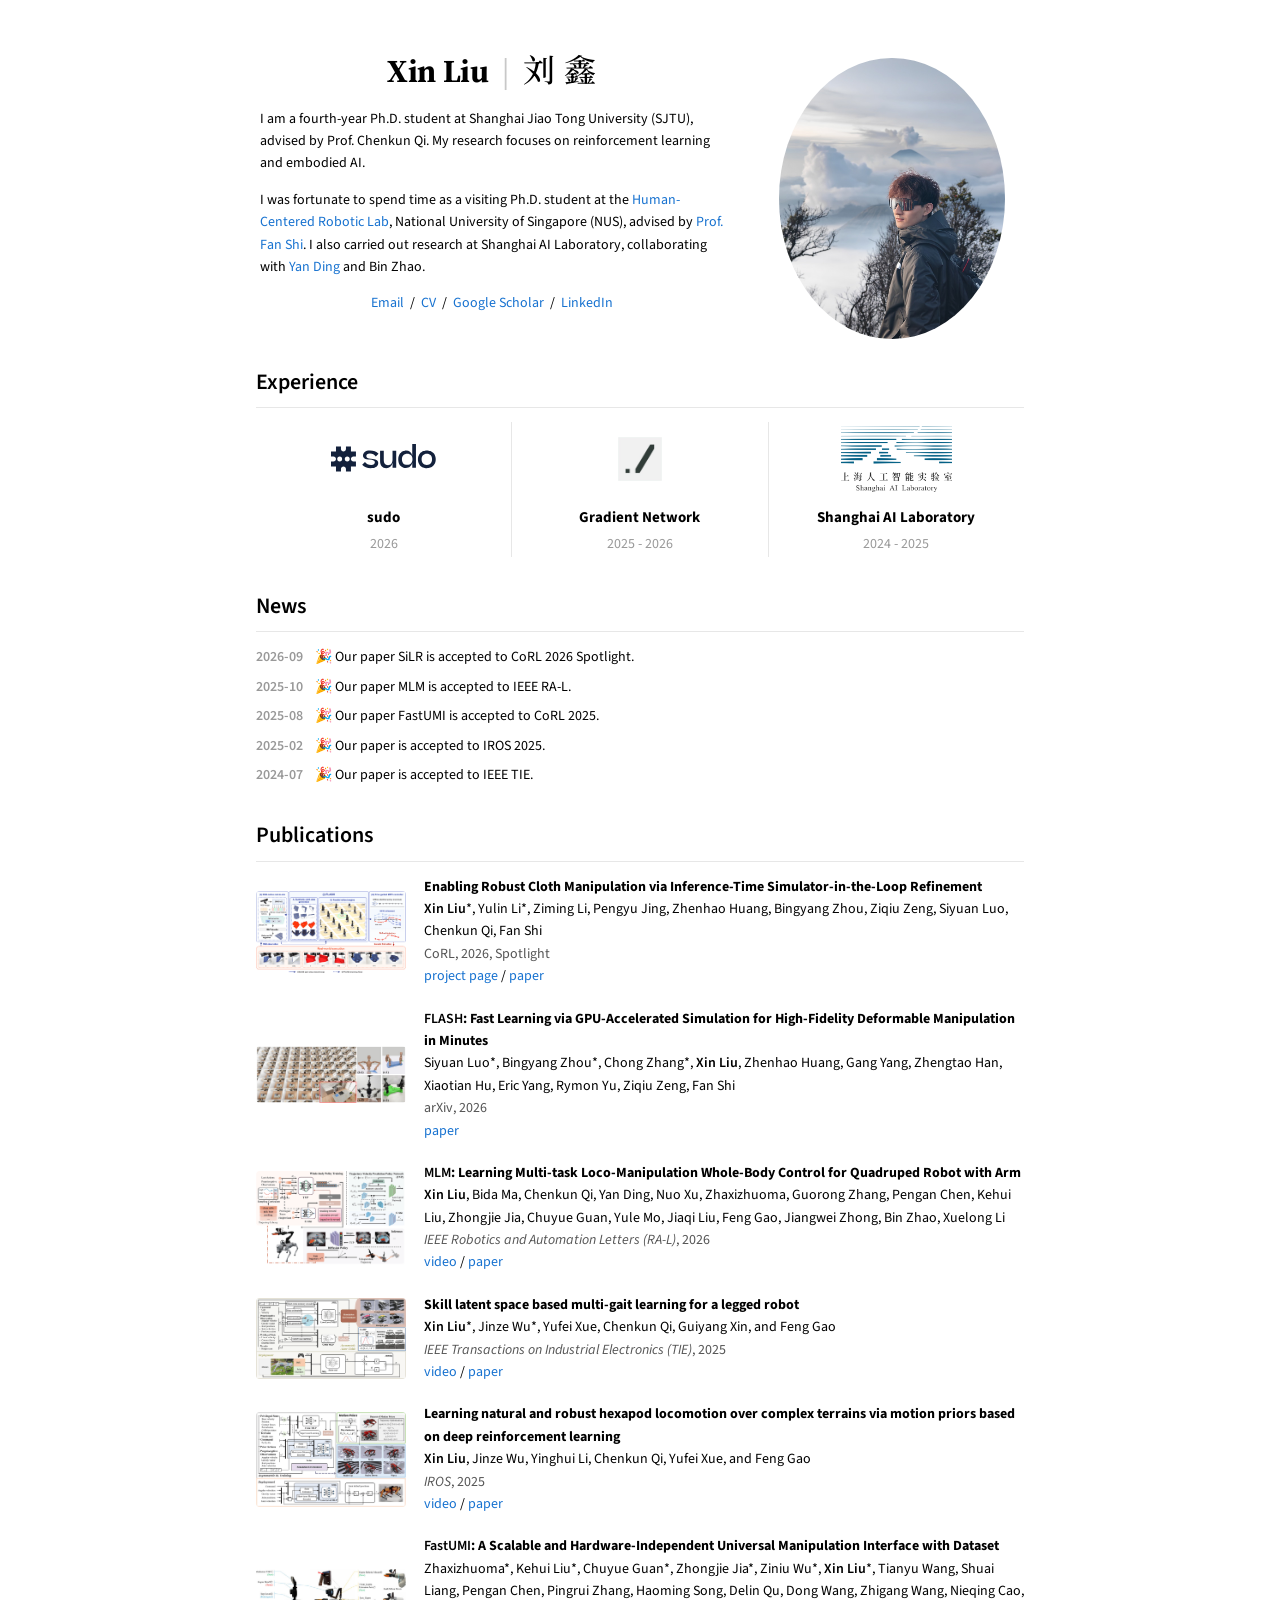
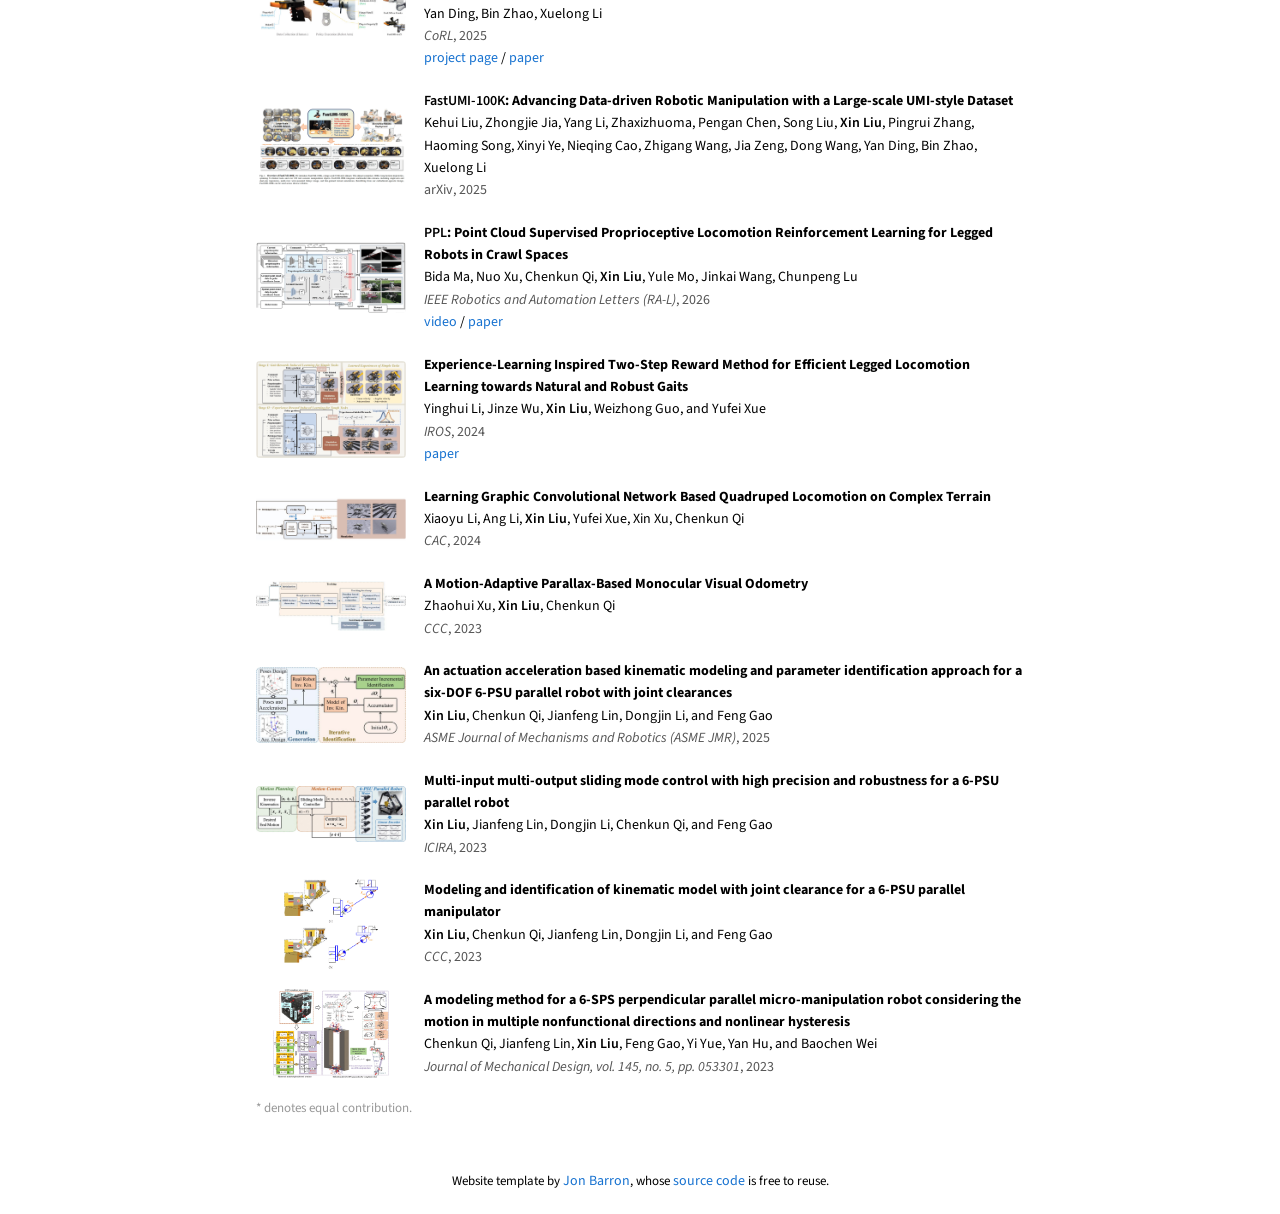
==== commit c2f3c5f3: "Update news and publication details" ====
--- a/index.html
+++ b/index.html
@@ -149,7 +149,7 @@
               <td style="padding:16px;width:100%;vertical-align:middle">
                 <h2 class="section-title">News</h2>
                 <ul class="news">
-                  <li><span class="news-date">2026-09</span> &#127881; Our paper SiLR is accepted to CoRL 2026.</li>
+                  <li><span class="news-date">2026-09</span> &#127881; Our paper SiLR is accepted to CoRL 2026 Spotlight.</li>
                   <li><span class="news-date">2025-10</span> &#127881; Our paper MLM is accepted to IEEE RA-L.</li>
                   <li><span class="news-date">2025-08</span> &#127881; Our paper FastUMI is accepted to CoRL 2025.</li>
                   <li><span class="news-date">2025-02</span> &#127881; Our paper is accepted to IROS 2025.</li>
@@ -209,7 +209,7 @@
                     <div class="pub-body">
                       <div class="pub-title">Enabling Robust Cloth Manipulation via Inference-Time Simulator-in-the-Loop Refinement</div>
                       <div class="pub-authors"><strong>Xin Liu</strong>*, Yulin Li*, Ziming Li, Pengyu Jing, Zhenhao Huang, Bingyang Zhou, Ziqiu Zeng, Siyuan Luo, Chenkun Qi, Fan Shi</div>
-                      <div class="pub-venue">CoRL, 2026</div>
+                      <div class="pub-venue">CoRL, 2026, Spotlight</div>
                       <div class="pub-links"><a href="https://silr-cloth.github.io/">project page</a> / <a href="https://arxiv.org/abs/2606.24552">paper</a></div>
                     </div>
                   </div>
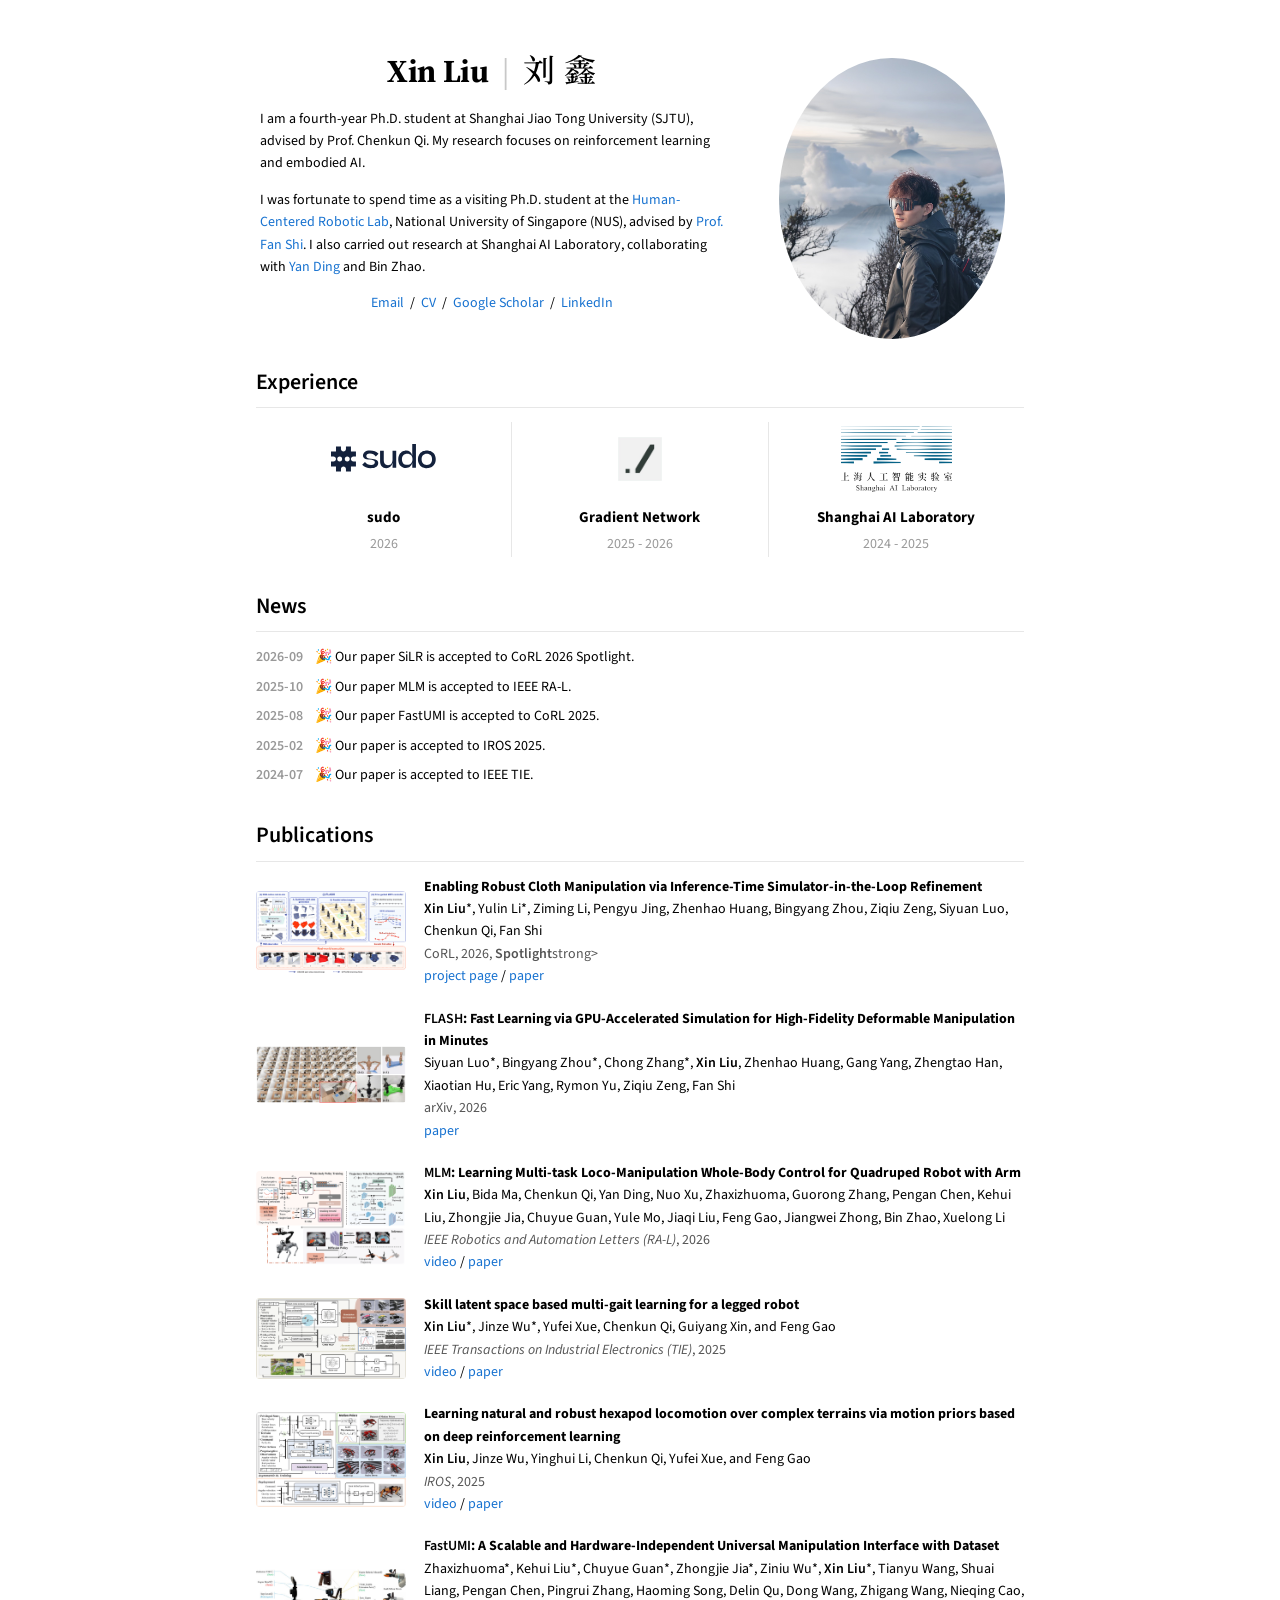
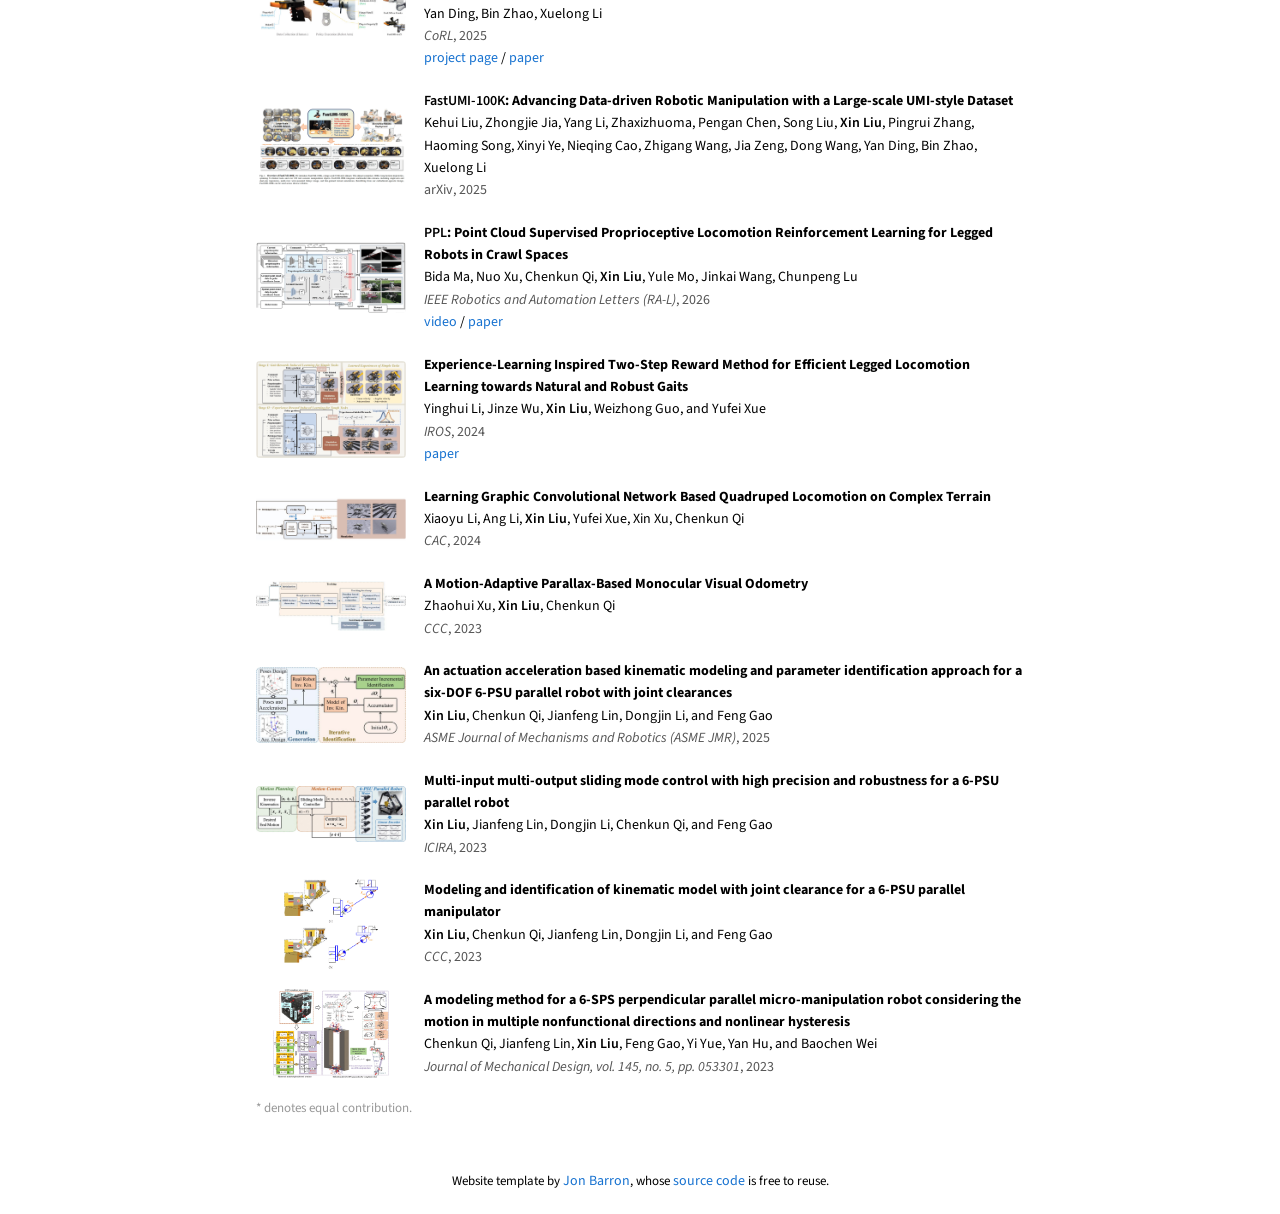
==== commit f38831c7: "Fix HTML formatting for publication venue" ====
--- a/index.html
+++ b/index.html
@@ -209,7 +209,7 @@
                     <div class="pub-body">
                       <div class="pub-title">Enabling Robust Cloth Manipulation via Inference-Time Simulator-in-the-Loop Refinement</div>
                       <div class="pub-authors"><strong>Xin Liu</strong>*, Yulin Li*, Ziming Li, Pengyu Jing, Zhenhao Huang, Bingyang Zhou, Ziqiu Zeng, Siyuan Luo, Chenkun Qi, Fan Shi</div>
-                      <div class="pub-venue">CoRL, 2026, Spotlight</div>
+                      <div class="pub-venue">CoRL, 2026, <strong>Spotlight</strong>strong></div>
                       <div class="pub-links"><a href="https://silr-cloth.github.io/">project page</a> / <a href="https://arxiv.org/abs/2606.24552">paper</a></div>
                     </div>
                   </div>
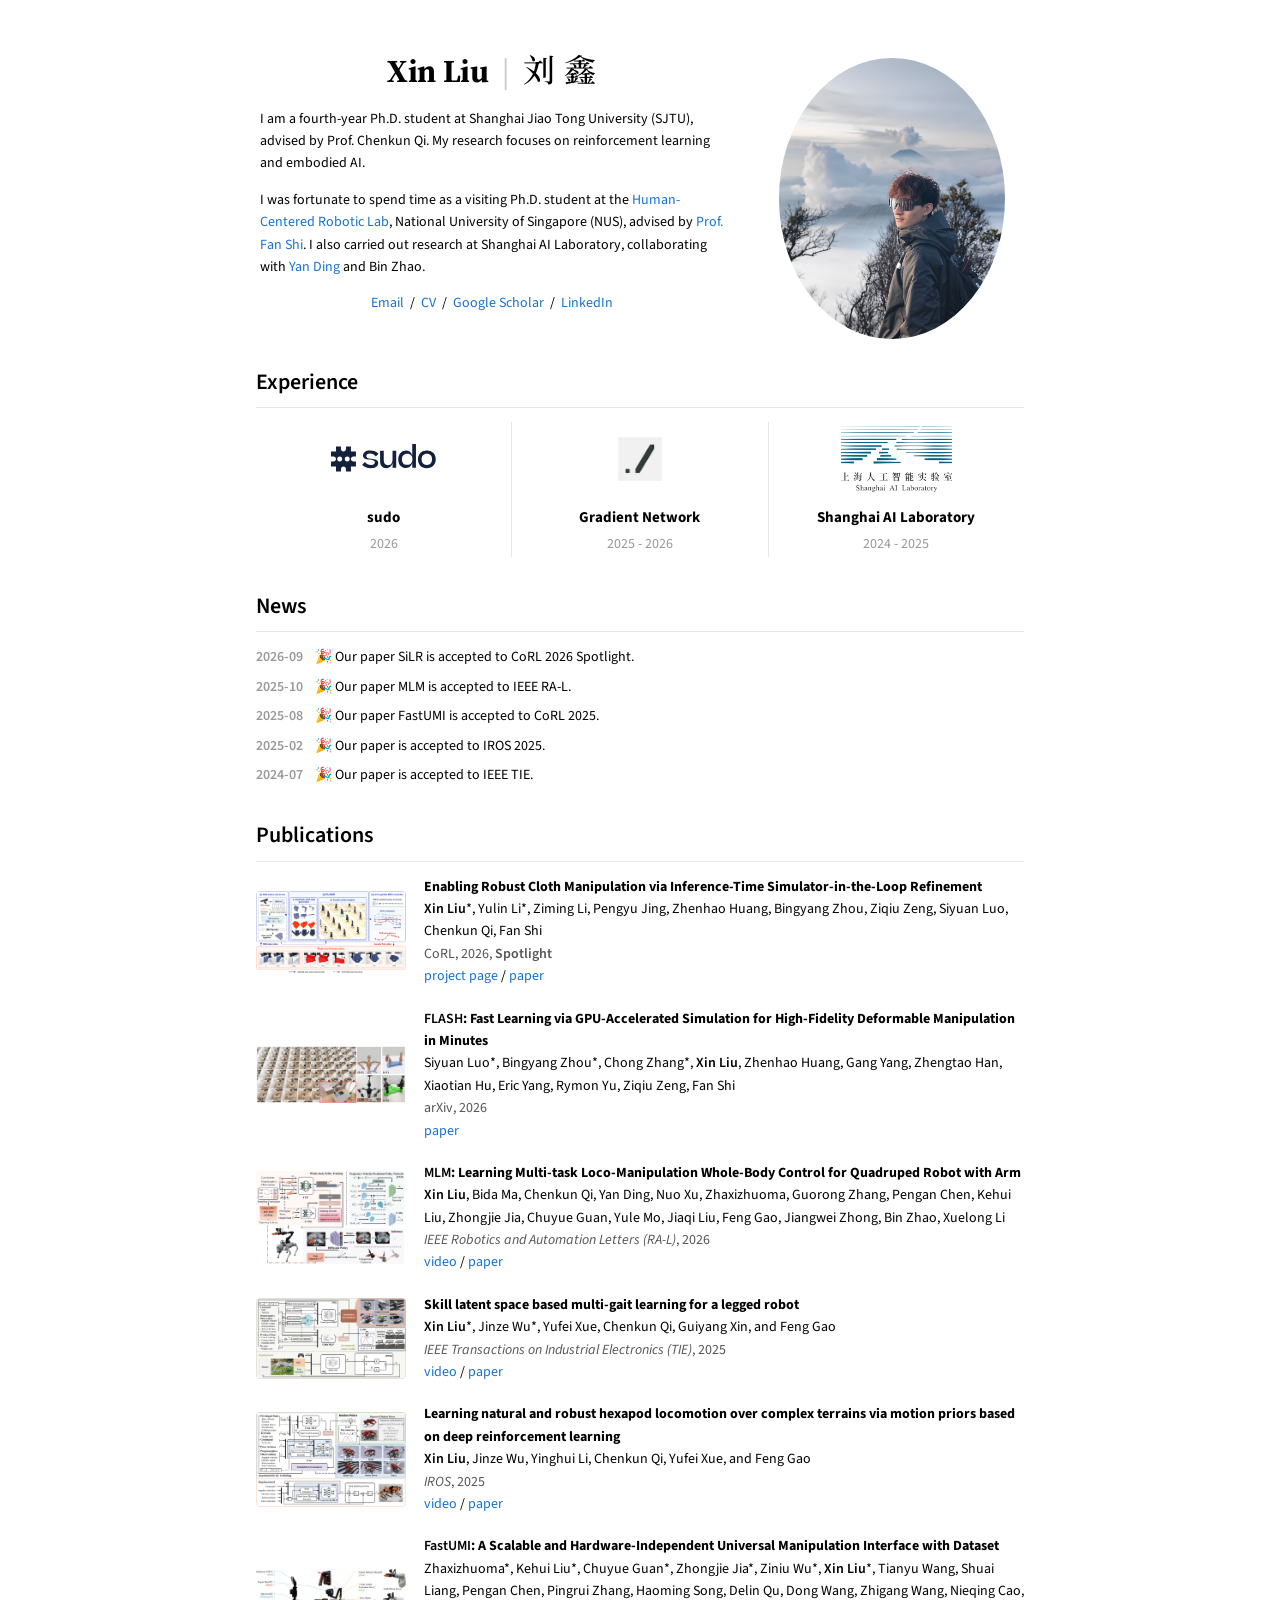
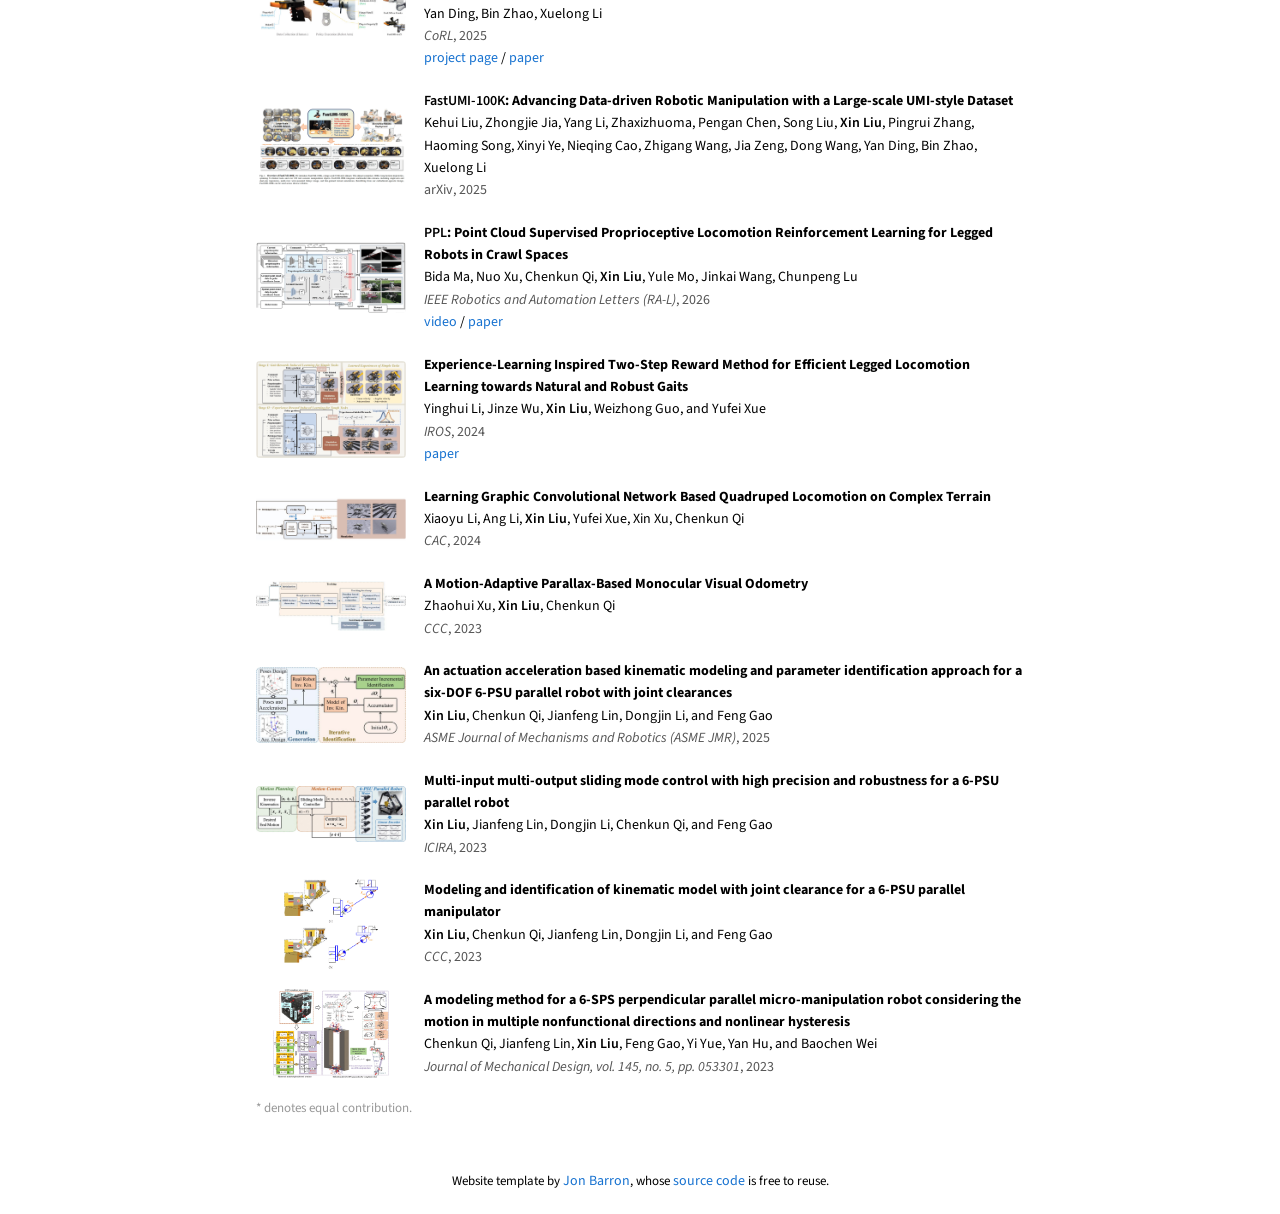
==== commit 09cf66a5: "Fix HTML closing tag for pub-venue div" ====
--- a/index.html
+++ b/index.html
@@ -209,7 +209,7 @@
                     <div class="pub-body">
                       <div class="pub-title">Enabling Robust Cloth Manipulation via Inference-Time Simulator-in-the-Loop Refinement</div>
                       <div class="pub-authors"><strong>Xin Liu</strong>*, Yulin Li*, Ziming Li, Pengyu Jing, Zhenhao Huang, Bingyang Zhou, Ziqiu Zeng, Siyuan Luo, Chenkun Qi, Fan Shi</div>
-                      <div class="pub-venue">CoRL, 2026, <strong>Spotlight</strong>strong></div>
+                      <div class="pub-venue">CoRL, 2026, <strong>Spotlight</strong></div>
                       <div class="pub-links"><a href="https://silr-cloth.github.io/">project page</a> / <a href="https://arxiv.org/abs/2606.24552">paper</a></div>
                     </div>
                   </div>
